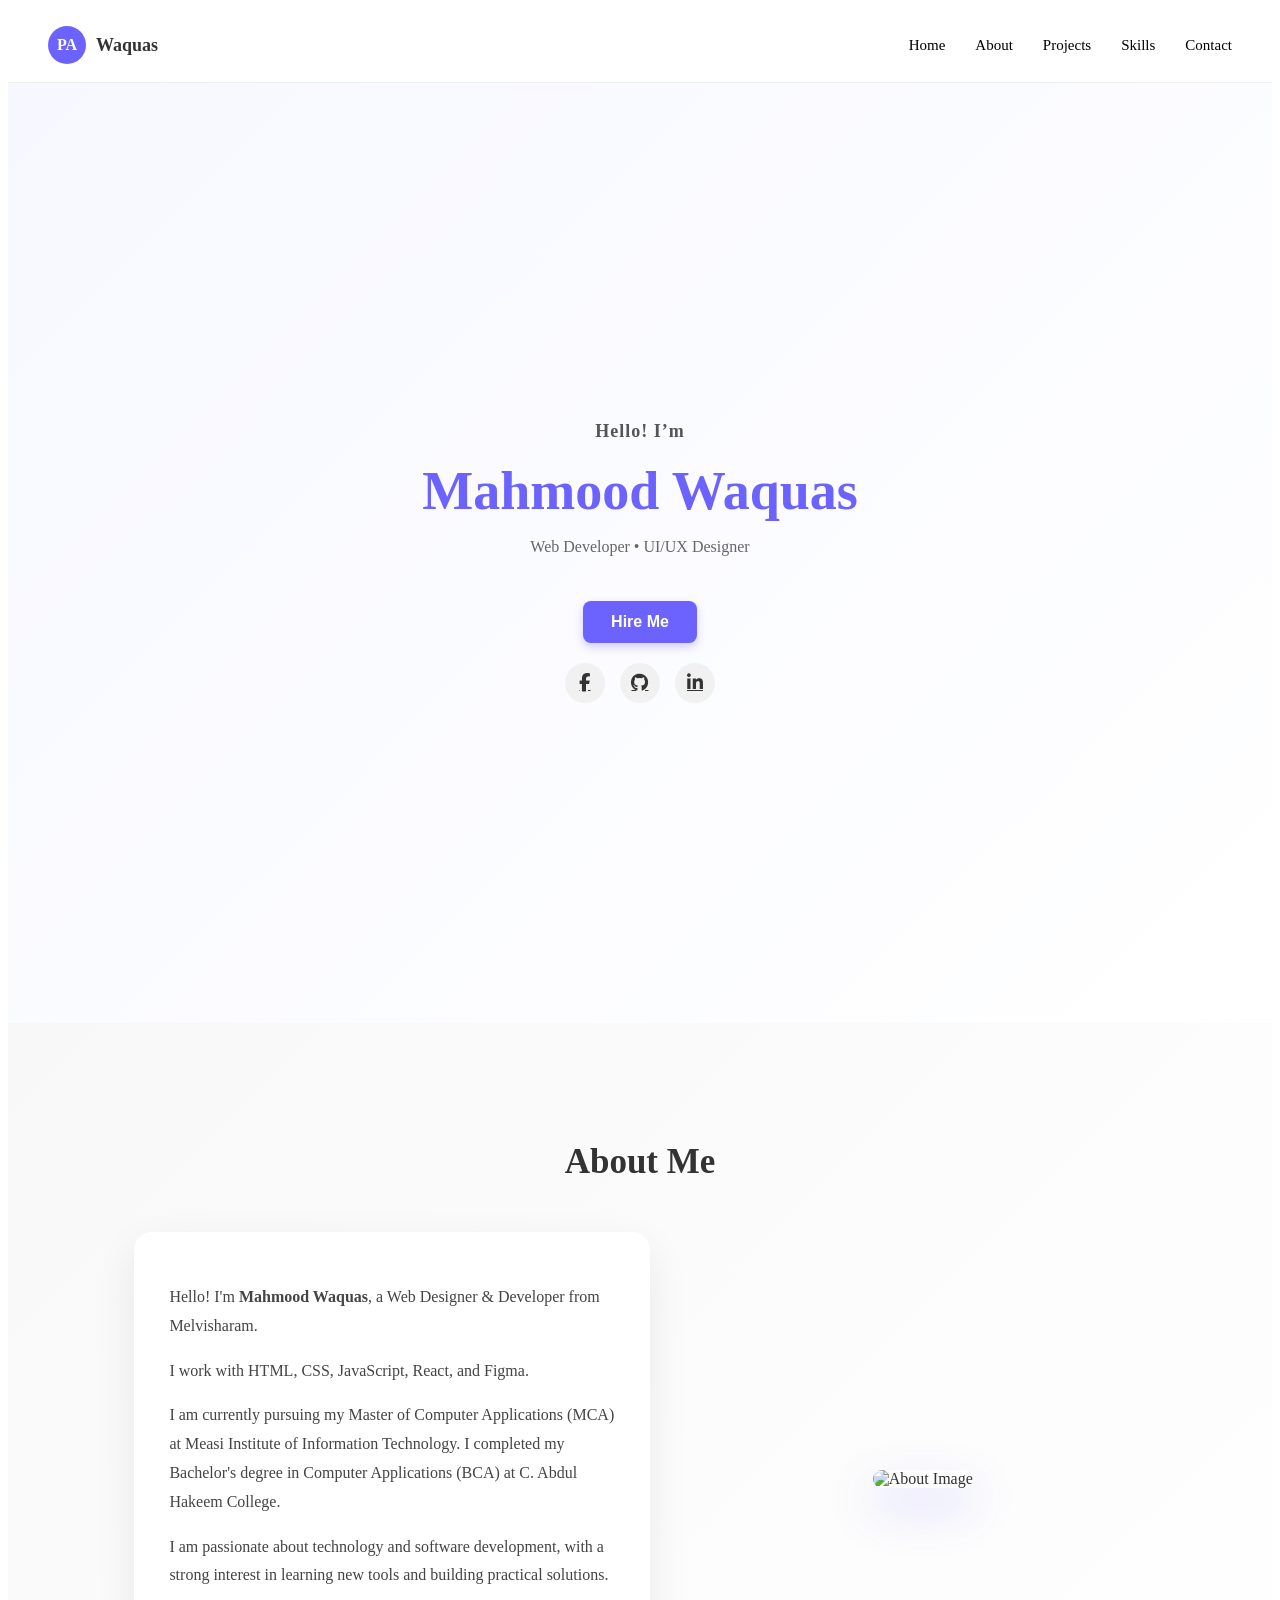
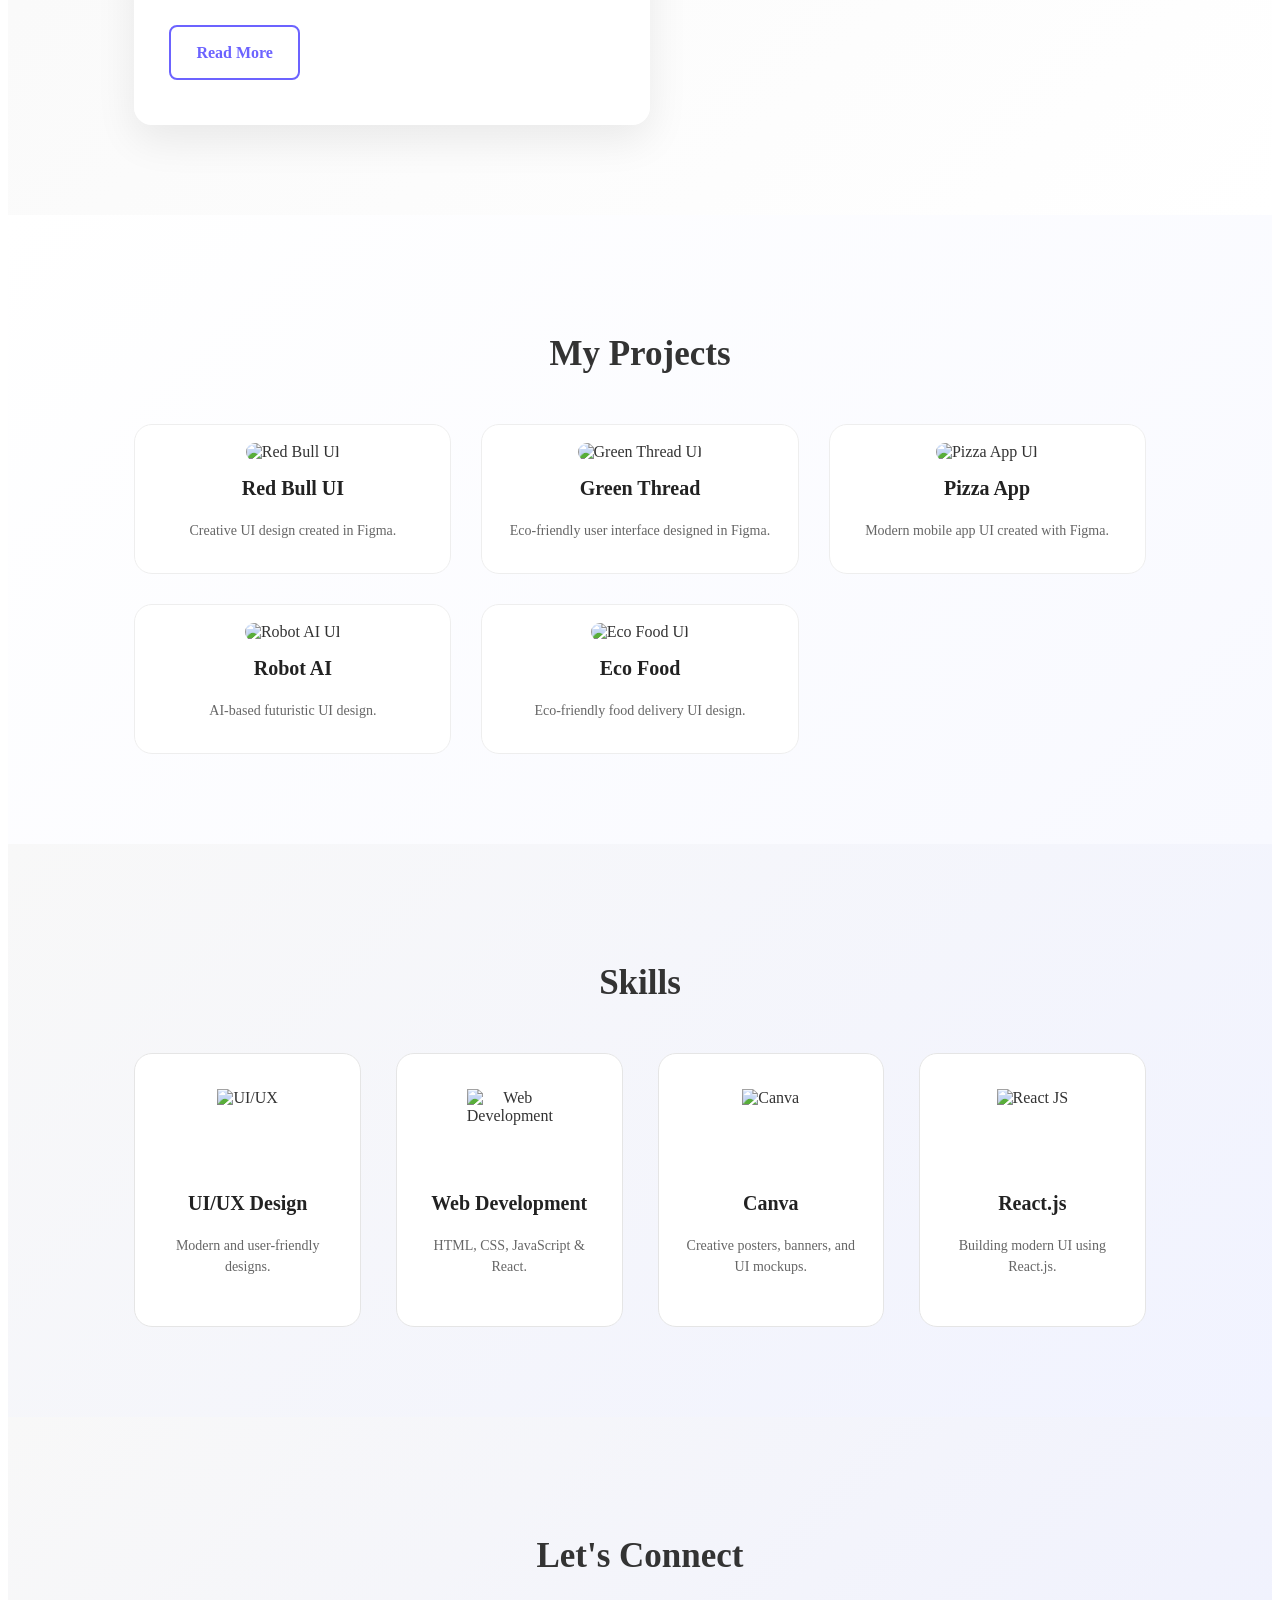
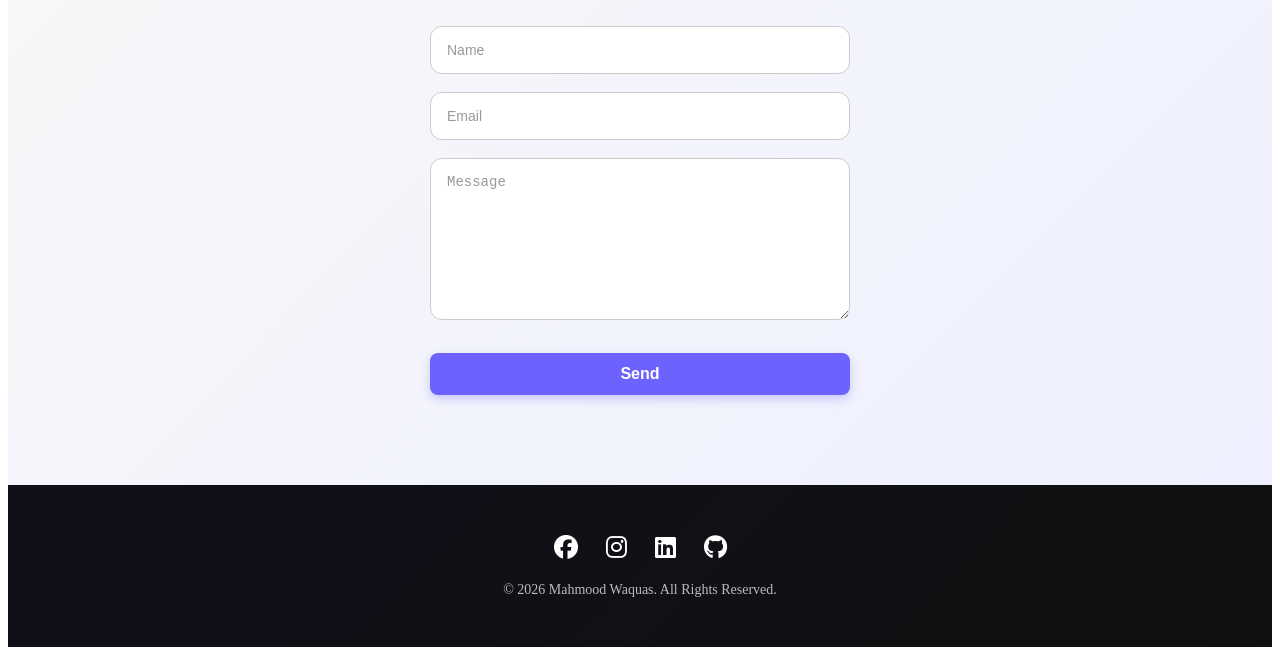
==== index.html @ 09fc5298 "welcome to website" ====
<!DOCTYPE html>
<html lang="en">
<head>
    <meta charset="UTF-8">
    <meta name="viewport" content="width=device-width, initial-scale=1.0">
    <title>Portfolio | Mahmood Waquas</title>
    
    <link rel="stylesheet" href="index.css">
    <link rel="stylesheet" href="https://cdnjs.cloudflare.com/ajax/libs/font-awesome/6.5.0/css/all.min.css">
    
</head>

<body>

<!-- ================== NAVBAR ================== -->
<header class="navbar">

  <!-- LEFT: LOGO -->
  <div class="logo">
    <div class="logo-circle">PA</div>
    <span>Waquas</span>
  </div>

  <!-- RIGHT: NAV LINKS -->
  <nav class="nav-links">
    <a href="#home">Home</a>
    <a href="#about">About</a>
    <a href="#projects">Projects</a>
    <a href="#skills">Skills</a>
    <a href="#contact">Contact</a>
  </nav>

</header>






<!-- ================== HERO / HOME SECTION ================== -->
<!-- Font Awesome CDN (ADD in <head>) -->

<!-- Font Awesome CDN (ADD in <head>) -->
<link rel="stylesheet" href="https://cdnjs.cloudflare.com/ajax/libs/font-awesome/6.5.1/css/all.min.css"/>

<section id="home" class="home-section">

  <div class="hero-text animate-hero">
    <h3>Hello! I’m</h3>
    <h1 class="name">Mahmood Waquas</h1>
    <p>Web Developer • UI/UX Designer</p>

    <div class="hero-actions">
      <button class="btn-primary pulse">Hire Me</button>

      <div class="social-icons">
        <a href="https://www.facebook.com/pa.waquas" aria-label="Facebook">
          <i class="fab fa-facebook-f"></i>
        </a>
        <a href="#" aria-label="GitHub">
          <i class="fab fa-github"></i>
        </a>
        <a href="https://www.linkedin.com/in/mahmood-waquas-75b5672b6" aria-label="LinkedIn">
          <i class="fab fa-linkedin-in"></i>
        </a>
      </div>
    </div>
  </div>

</section>



<!-- ================== ABOUT SECTION ================== -->
<section id="about" class="about-section">

  <!-- Section Title -->
  <h2 class="section-title">About Me</h2>

  <div class="about-content">

    <!-- LEFT SIDE TEXT -->
    <div class="about-text">
      <p>Hello! I'm <b>Mahmood Waquas</b>, a Web Designer & Developer from Melvisharam.</p>

      <p>I work with HTML, CSS, JavaScript, React, and Figma.</p>

      <p>
        I am currently pursuing my Master of Computer Applications (MCA) at
        Measi Institute of Information Technology. I completed my Bachelor's
        degree in Computer Applications (BCA) at C. Abdul Hakeem College.
      </p>

      <p>
        I am passionate about technology and software development, with a strong
        interest in learning new tools and building practical solutions.
      </p>

      <a href="education.html" class="btn-outline animated-btn">
  Read More
</a>

      <!-- change to "Read Now" if you want -->
    </div>

    <!-- RIGHT SIDE IMAGE -->
    <div class="about-image">
      <img src="C:\Users\HP\Desktop\error\8 (1).png" alt="About Image">
    </div>

  </div>

</section>



<!-- ================= PORTFOLIO / PROJECTS SECTION ================= -->
<section id="projects" class="portfolio-section">

  <h2 class="section-title">My Projects</h2>

  <div class="portfolio-grid">

    <div class="project-box">
      <img src="C:\Users\HP\Desktop\error\BLUE.PNG" alt="Red Bull UI">
      <h3>Red Bull UI</h3>
      <p>Creative UI design created in Figma.</p>
    </div>

    <div class="project-box">
      <img src="C:\Users\HP\Desktop\error\green eco.PNG" alt="Green Thread UI">
      <h3>Green Thread</h3>
      <p>Eco-friendly user interface designed in Figma.</p>
    </div>

    <div class="project-box">
      <img src="C:\Users\HP\Desktop\error\pizze.PNG" alt="Pizza App UI">
      <h3>Pizza App</h3>
      <p>Modern mobile app UI created with Figma.</p>
    </div>

    <div class="project-box">
      <img src="C:\Users\HP\Desktop\error\robot ai.PNG" alt="Robot AI UI">
      <h3>Robot AI</h3>
      <p>AI-based futuristic UI design.</p>
    </div>

    <div class="project-box">
      <img src="C:\Users\HP\Desktop\error\app food.PNG" alt="Eco Food UI">
      <h3>Eco Food</h3>
      <p>Eco-friendly food delivery UI design.</p>
    </div>

  </div>

</section>


<!-- SKILLS SECTION -->
<!-- SKILLS SECTION -->
<section id="skills" class="skills-section">

  <h2 class="section-title">Skills</h2>

  <div class="skills-container">

    <div class="skill-box">
      <div class="skill-img">
        <img src="C:\Users\HP\Desktop\error\figma logo.png" alt="UI/UX">
      </div>
      <h3>UI/UX Design</h3>
      <p>Modern and user-friendly designs.</p>
    </div>

    <div class="skill-box">
      <div class="skill-img">
        <img src="C:\Users\HP\Desktop\error\5a47dfaf169ba970f7de1193978f14ef.jpg" alt="Web Development">
      </div>
      <h3>Web Development</h3>
      <p>HTML, CSS, JavaScript & React.</p>
    </div>

    <div class="skill-box">
      <div class="skill-img">
        <img src="C:\Users\HP\Desktop\error\canva.png" alt="Canva">
      </div>
      <h3>Canva</h3>
      <p>Creative posters, banners, and UI mockups.</p>
    </div>

    <div class="skill-box">
      <div class="skill-img">
        <img src="C:\Users\HP\Desktop\error\1000_F_304971233_mQ4xlfnBGSszgzJPYzQnZtWI04ZNmuuP.jpg" alt="React JS">
      </div>
      <h3>React.js</h3>
      <p>Building modern UI using React.js.</p>
    </div>

  </div>

</section>







    <!-- CONTACT -->
<section id="contact" class="contact-section">
  <h2 class="section-title">Let's Connect</h2>

  <form class="contact-form">
    <input type="text" placeholder="Name" required>
    <input type="email" placeholder="Email" required>
    <textarea placeholder="Message" required></textarea>
    <button type="submit" class="btn-primary">Send</button>
  </form>
</section>


 <!-- FOOTER SECTION -->
<footer class="footer">

    <div class="footer-social">
        <!-- Facebook -->
        <a href="https://www.facebook.com/pa.waquas?rdid=X0rNeU8tLDtdlnL5&share_url=https%3A%2F%2Fwww.facebook.com%2Fshare%2F1GcExQrSqh%2F#" 
           target="_blank">
           <i class="fab fa-facebook"></i>
        </a>

        <!-- Instagram -->
        <a href="https://www.instagram.com/pawaquas?igsh=MWNrMXg0a2I4OGxydw%3D%3D" 
           target="_blank">
           <i class="fab fa-instagram"></i>
        </a>

        <!-- LinkedIn -->
        <a href="https://www.linkedin.com/in/mahmood-waquas-75b5672b6?utm_source=share&utm_campaign=share_via&utm_content=profile&utm_medium=android_app" target="_blank">
           <i class="fab fa-linkedin"></i>
        </a>

        <!-- GitHub -->
        <a href="#" target="_blank">
           <i class="fab fa-github"></i>
        </a>
    </div>

    <p class="footer-text">© 2026 Mahmood Waquas. All Rights Reserved.</p>

</footer>


    <script src="index.js"></script>

</body>
</html>
---- index.css ----
<<<<<<< HEAD
* {
  margin: 0;
  padding: 0;
  box-sizing: border-box;
  font-family: Arial, sans-serif;
}

body {
  background: #ffffff;
  color: #333;
}
/* NAVBAR */
.navbar {
  display: flex;
  justify-content: space-between;
  align-items: center;
  padding: 18px 40px;
  background: #fff;
  border-bottom: 1px solid #eee;
  position: sticky;
  top: 0;
  z-index: 1000;
}

/* LOGO */
.logo {
  display: flex;
  align-items: center;
  gap: 10px;
}

.logo-circle {
  width: 38px;
  height: 38px;
  background: #6c63ff;
  color: #fff;
  border-radius: 50%;
  font-weight: 700;
  display: flex;
  align-items: center;
  justify-content: center;
  transition: transform 0.4s ease;
}

.logo:hover .logo-circle {
  transform: rotate(360deg);
}

.logo span {
  font-size: 18px;
  font-weight: 600;
}

/* NAV LINKS */
.nav-links {
  display: flex;
  gap: 30px;
}

.nav-links a {
  text-decoration: none;
  font-size: 15px;
  color: #000;
  position: relative;
}

/* UNDERLINE ANIMATION */
.nav-links a::after {
  content: "";
  position: absolute;
  width: 0;
  height: 2px;
  background: #6c63ff;
  left: 0;
  bottom: -6px;
  transition: 0.3s ease;
}

.nav-links a:hover::after {
  width: 100%;
}


/* HAMBURGER MENU */
#menu-toggle {
  display: none;
}

.menu-icon {
  display: none;
  flex-direction: column;
  gap: 5px;
  cursor: pointer;
}

.menu-icon span {
  width: 25px;
  height: 3px;
  background: #000;
  border-radius: 3px;
}

/* RESPONSIVE */
@media (max-width: 900px) {

  .menu-icon {
    display: flex;
  }

  .nav-links {
    position: absolute;
    top: 70px;
    right: 0;
    background: #fff;
    width: 100%;
    flex-direction: column;
    align-items: center;
    gap: 20px;
    padding: 25px 0;
    display: none;
    box-shadow: 0 10px 25px rgba(0,0,0,0.15);
  }

  #menu-toggle:checked ~ .nav-links {
    display: flex;
  }
}



/* HERO SECTION */
.home-section {
  min-height: 100vh;
  display: flex;
  align-items: center;
  justify-content: center;
  background: linear-gradient(135deg, #f7f8ff, #ffffff);
  text-align: center;
  padding: 20px;
}

/* HERO TEXT */
.hero-text h3 {
  font-size: 18px;
  color: #555;
  letter-spacing: 1px;
  animation: fadeDown 1s ease forwards;
}

.hero-text .name {
  font-size: 54px;
  font-weight: 700;
  color: #6c63ff;
  margin: 10px 0;
  animation: glowText 2s infinite alternate;
}

.hero-text p {
  font-size: 16px;
  color: #666;
  margin-bottom: 30px;
  animation: fadeUp 1.2s ease forwards;
}

/* BUTTON */
.btn-primary {
  background: #6c63ff;
  color: #fff;
  border: none;
  padding: 14px 30px;
  border-radius: 30px;
  font-size: 15px;
  cursor: pointer;
  transition: 0.3s;
}

.btn-primary:hover {
  background: #554de6;
}

/* PULSE ANIMATION */
.pulse {
  animation: pulse 2s infinite;
}

/* SOCIAL ICONS */
.social-icons {
  margin-top: 25px;
  display: flex;
  justify-content: center;
  gap: 18px;
  animation: fadeUp 1.5s ease forwards;
}

.social-icons a {
  width: 42px;
  height: 42px;
  border-radius: 50%;
  background: #f1f1f1;
  color: #333;
  display: flex;
  align-items: center;
  justify-content: center;
  transition: 0.3s;
}

.social-icons a:hover {
  background: #6c63ff;
  color: #fff;
  transform: translateY(-4px);
}

/* ANIMATIONS */
@keyframes fadeDown {
  from {
    opacity: 0;
    transform: translateY(-20px);
  }
  to {
    opacity: 1;
    transform: translateY(0);
  }
}

@keyframes fadeUp {
  from {
    opacity: 0;
    transform: translateY(25px);
  }
  to {
    opacity: 1;
    transform: translateY(0);
  }
}

@keyframes pulse {
  0% {
    box-shadow: 0 0 0 0 rgba(108, 99, 255, 0.6);
  }
  70% {
    box-shadow: 0 0 0 14px rgba(108, 99, 255, 0);
  }
  100% {
    box-shadow: 0 0 0 0 rgba(108, 99, 255, 0);
  }
}

@keyframes glowText {
  from {
    text-shadow: 0 0 5px rgba(108, 99, 255, 0.3);
  }
  to {
    text-shadow: 0 0 15px rgba(108, 99, 255, 0.6);
  }
}

/* MOBILE */
@media (max-width: 480px) {
  .hero-text .name {
    font-size: 38px;
  }
}


/* SOCIAL ICONS */
.social-icons {
  margin-top: 20px;
  display: flex;
  gap: 15px;
}

.social-icons a {
  width: 40px;
  height: 40px;
  border-radius: 50%;
  background: #f1f1f1;
  color: #333;
  display: flex;
  align-items: center;
  justify-content: center;
  font-size: 18px;
  transition: 0.3s;
}

.social-icons a:hover {
  background: #6c63ff;
  color: #fff;
}

/* IMAGE */
.hero-image img {
  max-width: 380px;
  width: 100%;
}

/* RESPONSIVE */
@media (max-width: 900px) {
  .home-section {
    flex-direction: column;
    text-align: center;
    padding: 60px 20px;
  }

  .hero-text .name {
    font-size: 38px;
  }

  .social-icons {
    justify-content: center;
  }

  .hero-image img {
    max-width: 260px;
  }
}


.btn-primary {
  padding: 12px 28px;
  background: #6c63ff;
  color: #fff;
  border: none;
  border-radius: 8px;
  margin-top: 15px;
  font-size: 16px;
  font-weight: 600;
  cursor: pointer;

  /* Smooth animation */
  transition: 0.3s ease;
  box-shadow: 0px 4px 10px rgba(108, 99, 255, 0.3);
}

.btn-primary:hover {
  background: #5848f5;
  transform: translateY(-3px);
  box-shadow: 0px 6px 15px rgba(108, 99, 255, 0.45);
}

.btn-primary:active {
  transform: scale(0.97);
}

/* SKILLS SECTION */
.skills-section {
  padding: 90px 10%;
  background: linear-gradient(135deg, #f8f8f8, #f1f3ff);
}

/* GRID CONTAINER */
.skills-container {
  display: grid;
  grid-template-columns: repeat(auto-fit, minmax(220px, 1fr));
  gap: 35px;
}

/* SKILL CARD */
.skill-box {
  background: #ffffff;
  border-radius: 18px;
  border: 1px solid #e5e5e5;
  padding: 35px 22px;
  text-align: center;
  transition: all 0.4s ease;
  position: relative;
  overflow: hidden;
}

/* GLOW LINE */
.skill-box::before {
  content: "";
  position: absolute;
  inset: 0;
  background: linear-gradient(
    120deg,
    transparent,
    rgba(108, 99, 255, 0.15),
    transparent
  );
  opacity: 0;
  transition: 0.5s;
}

.skill-box:hover::before {
  opacity: 1;
}

/* ICON */
.skill-img {
  width: 85px;
  height: 85px;
  margin: 0 auto 18px;
}

.skill-img img {
  width: 100%;
  height: 100%;
  object-fit: contain;
  transition: transform 0.4s ease;
}

/* ICON ANIMATION */
.skill-box:hover .skill-img img {
  transform: rotate(-5deg) scale(1.1);
}

/* TITLE */
.skill-box h3 {
  font-size: 20px;
  margin-top: 12px;
  color: #222;
  font-weight: 600;
}

/* TEXT */
.skill-box p {
  font-size: 14px;
  color: #666;
  margin-top: 8px;
  line-height: 1.5;
}

/* HOVER EFFECT */
.skill-box:hover {
  transform: translateY(-10px);
  border-color: #6c63ff;
  box-shadow: 0 18px 40px rgba(108, 99, 255, 0.25);
}

/* ENTRY ANIMATION */
.skill-box {
  animation: fadeUp 0.9s ease forwards;
}

/* MOBILE */
@media (max-width: 480px) {
  .skills-section {
    padding: 60px 20px;
  }

  .section-title {
    font-size: 28px;
  }
}
@keyframes fadeUp {
  from {
    opacity: 0;
    transform: translateY(40px);
  }
  to {
    opacity: 1;
    transform: translateY(0);
  }
}



/* ABOUT SECTION */
/* ABOUT SECTION */
.about-section {
  padding: 90px 10%;
  background: linear-gradient(135deg, #f8f8f8, #ffffff);
}
.about-content {
  display: flex;
  align-items: center;
  justify-content: space-between;
  gap: 50px;
  animation: fadeUp 1.1s ease forwards;
}
.about-text {
  flex: 1;
  background: rgba(255, 255, 255, 0.9);
  padding: 35px;
  border-radius: 18px;
  box-shadow: 0px 15px 40px rgba(0,0,0,0.08);
  animation: slideLeft 1.2s ease forwards;
}

.about-text p {
  font-size: 16px;
  line-height: 1.8;
  color: #444;
  margin-bottom: 15px;
}
.about-image {
  flex: 1;
  text-align: center;
  animation: slideRight 1.2s ease forwards;
}

.about-image img {
  width: 340px;
  max-width: 100%;
  border-radius: 22px;
  box-shadow: 0px 20px 45px rgba(108, 99, 255, 0.25);
}

.btn-outline {
  display: inline-block;
  margin-top: 20px;
  padding: 12px 26px;
  border-radius: 30px;
  border: 2px solid #6c63ff;
  color: #6c63ff;
  font-weight: 600;
  text-decoration: none;
  transition: all 0.35s ease;
  position: relative;
  overflow: hidden;
}

.btn-outline::before {
  content: "";
  position: absolute;
  top: 0;
  left: -100%;
  width: 100%;
  height: 100%;
  background: #6c63ff;
  transition: 0.4s;
  z-index: -1;
}

.btn-outline:hover {
  color: #fff;
}

.btn-outline:hover::before {
  left: 0;
}
@keyframes fadeUp {
  from {
    opacity: 0;
    transform: translateY(40px);
  }
  to {
    opacity: 1;
    transform: translateY(0);
  }
}

@keyframes slideLeft {
  from {
    opacity: 0;
    transform: translateX(-40px);
  }
  to {
    opacity: 1;
    transform: translateX(0);
  }
}

@keyframes slideRight {
  from {
    opacity: 0;
    transform: translateX(40px);
  }
  to {
    opacity: 1;
    transform: translateX(0);
  }
}

@keyframes floatImg {
  0% { transform: translateY(0); }
  50% { transform: translateY(-12px); }
  100% { transform: translateY(0); }
}
@media (max-width: 900px) {
  .about-content {
    flex-direction: column;
    text-align: center;
  }

  .about-text {
    padding: 30px;
  }

  .about-image img {
    width: 280px;
  }
}


/* TITLE */
.section-title {
  text-align: center;
  font-size: 35px;
  font-weight: 700;
  margin-bottom: 50px;
}

/* CONTENT LAYOUT */
.about-content {
  display: flex;
  align-items: center;
  justify-content: space-between;
  gap: 50px;
}

/* TEXT */
.about-text {
  flex: 1;
  font-size: 18px;
  line-height: 1.7;
  color: #333;
}

/* IMAGE */
.about-image {
  flex: 1;
  text-align: center;
}

.about-image img {
  width: 100%;
  max-width: 380px;
  border-radius: 14px;
  object-fit: cover;
}

/* BUTTON */
.btn-outline {
  margin-top: 20px;
  padding: 12px 28px;
  border: 2px solid #6c63ff;
  background: transparent;
  color: #6c63ff;
  font-size: 15px;
  border-radius: 30px;
  cursor: pointer;
  transition: 0.3s;
}

.btn-outline:hover {
  background: #6c63ff;
  color: #fff;
}

/* TABLET */
@media (max-width: 900px) {
  .about-content {
    flex-direction: column;
    text-align: center;
  }

  .about-text {
    font-size: 16px;
  }
}

/* MOBILE */
@media (max-width: 480px) {
  .about-section {
    padding: 60px 20px;
  }

  .section-title {
    font-size: 28px;
  }

  .about-image img {
    max-width: 280px;
  }
}


/* Button style */
.btn-outline {
  padding: 12px 25px;
  border: 2px solid #6c63ff;
  background: transparent;
  color: #6c63ff;
  font-size: 16px;
  border-radius: 8px;
  cursor: pointer;
  transition: 0.3s ease;
  margin-top: 20px;
}

/* Hover effect */
.btn-outline:hover {
  background: #6c63ff;
  color: #fff;
  transform: translateY(-3px);
}


/* PORTFOLIO SECTION */
.portfolio-section {
  padding: 80px 10%;
  background: #ffffff;
}

/* SECTION TITLE */
.section-title {
  text-align: center;
  font-size: 35px;
  font-weight: 700;
  margin-bottom: 50px;
}

/* GRID LAYOUT */
.portfolio-grid {
  display: grid;
  grid-template-columns: repeat(auto-fit, minmax(260px, 1fr));
  gap: 30px;
}

/* PORTFOLIO ITEM */
.portfolio-section {
  padding: 90px 10%;
  background: linear-gradient(135deg, #ffffff, #f8f9ff);
}
.portfolio-grid {
  display: grid;
  grid-template-columns: repeat(auto-fit, minmax(260px, 1fr));
  gap: 30px;
  animation: fadeUp 1s ease forwards;
}
.project-box {
  background: #fff;
  border-radius: 18px;
  padding: 18px;
  text-align: center;
  border: 1px solid #eee;
  overflow: hidden;
  transition: all 0.4s ease;
  position: relative;
}
.project-box img {
  width: 100%;
  height: 190px;
  object-fit: cover;
  border-radius: 14px;
  transition: transform 0.5s ease;
}

.project-box:hover img {
  transform: scale(1.08);
}
.project-box h3 {
  margin-top: 16px;
  font-size: 20px;
  color: #222;
  font-weight: 600;
}

.project-box p {
  font-size: 14px;
  color: #666;
  margin-top: 8px;
  line-height: 1.5;
}
.project-box::after {
  content: "";
  position: absolute;
  inset: 0;
  background: linear-gradient(
    to top,
    rgba(108, 99, 255, 0.15),
    transparent
  );
  opacity: 0;
  transition: 0.4s ease;
}

.project-box:hover::after {
  opacity: 1;
}

.project-box:hover {
  transform: translateY(-10px);
  box-shadow: 0 18px 40px rgba(108, 99, 255, 0.3);
}
@media (max-width: 900px) {
  .portfolio-section {
    padding: 70px 6%;
  }

  .project-box img {
    height: 170px;
  }
}
@media (max-width: 480px) {
  .portfolio-section {
    padding: 60px 20px;
  }

  .section-title {
    font-size: 28px;
  }

  .project-box img {
    height: 150px;
  }
}
.project-box {
  animation: fadeUp 0.9s ease forwards;
}
@keyframes fadeUp {
  from {
    opacity: 0;
    transform: translateY(40px);
  }
  to {
    opacity: 1;
    transform: translateY(0);
  }
}


/* CONTACT SECTION */
.contact-section {
  padding: 90px 10%;
  text-align: center;
  background: linear-gradient(135deg, #f8f8f8, #eef0ff);
  position: relative;
}

/* FORM */
.contact-form {
  max-width: 420px;
  width: 100%;
  margin: 0 auto;
  display: flex;
  flex-direction: column;
  gap: 18px;
  animation: fadeUp 1s ease forwards;
}

/* INPUTS */
.contact-form input,
.contact-form textarea {
  padding: 15px 16px;
  border: 1px solid #ccc;
  border-radius: 12px;
  font-size: 14px;
  outline: none;
  transition: all 0.35s ease;
  background: #fff;
}

/* PLACEHOLDER */
.contact-form input::placeholder,
.contact-form textarea::placeholder {
  color: #999;
}

/* FOCUS EFFECT */
.contact-form input:focus,
.contact-form textarea:focus {
  border-color: #6c63ff;
  box-shadow: 0 0 0 4px rgba(108, 99, 255, 0.15);
  transform: translateY(-2px);
}

/* TEXTAREA */
.contact-form textarea {
  min-height: 130px;
  resize: vertical;
}

/* BUTTON */
.contact-form button {
  margin-top: 15px;
  animation: pulse 2s infinite;
}

/* MOBILE */
@media (max-width: 480px) {
  .contact-section {
    padding: 60px 20px;
  }
}
/* FOOTER */
.footer {
  background: linear-gradient(135deg, #0f0f1a, #111);
  padding: 50px 0 35px;
  text-align: center;
}

/* SOCIAL ICONS */
.footer-social {
  margin-bottom: 20px;
}

.footer-social a {
  margin: 0 12px;
  font-size: 24px;
  color: #ffffff;
  transition: all 0.35s ease;
  display: inline-block;
}

/* ICON HOVER */
.footer-social a:hover {
  color: #6c63ff;
  transform: translateY(-6px) scale(1.1);
}

/* FOOTER TEXT */
.footer-text {
  font-size: 14px;
  color: #bbb;
  margin-top: 15px;
  animation: fadeUp 1.2s ease forwards;
}
@keyframes fadeUp {
  from {
    opacity: 0;
    transform: translateY(35px);
  }
  to {
    opacity: 1;
    transform: translateY(0);
  }
}
=======
* {
  margin: 0;
  padding: 0;
  box-sizing: border-box;
  font-family: Arial, sans-serif;
}

body {
  background: #ffffff;
  color: #333;
}
/* NAVBAR */
.navbar {
  display: flex;
  justify-content: space-between;
  align-items: center;
  padding: 18px 40px;
  background: #fff;
  border-bottom: 1px solid #eee;
  position: sticky;
  top: 0;
  z-index: 1000;
}

/* LOGO */
.logo {
  display: flex;
  align-items: center;
  gap: 10px;
}

.logo-circle {
  width: 38px;
  height: 38px;
  background: #6c63ff;
  color: #fff;
  border-radius: 50%;
  font-weight: 700;
  display: flex;
  align-items: center;
  justify-content: center;
  transition: transform 0.4s ease;
}

.logo:hover .logo-circle {
  transform: rotate(360deg);
}

.logo span {
  font-size: 18px;
  font-weight: 600;
}

/* NAV LINKS */
.nav-links {
  display: flex;
  gap: 30px;
}

.nav-links a {
  text-decoration: none;
  font-size: 15px;
  color: #000;
  position: relative;
}

/* UNDERLINE ANIMATION */
.nav-links a::after {
  content: "";
  position: absolute;
  width: 0;
  height: 2px;
  background: #6c63ff;
  left: 0;
  bottom: -6px;
  transition: 0.3s ease;
}

.nav-links a:hover::after {
  width: 100%;
}


/* HAMBURGER MENU */
#menu-toggle {
  display: none;
}

.menu-icon {
  display: none;
  flex-direction: column;
  gap: 5px;
  cursor: pointer;
}

.menu-icon span {
  width: 25px;
  height: 3px;
  background: #000;
  border-radius: 3px;
}

/* RESPONSIVE */
@media (max-width: 900px) {

  .menu-icon {
    display: flex;
  }

  .nav-links {
    position: absolute;
    top: 70px;
    right: 0;
    background: #fff;
    width: 100%;
    flex-direction: column;
    align-items: center;
    gap: 20px;
    padding: 25px 0;
    display: none;
    box-shadow: 0 10px 25px rgba(0,0,0,0.15);
  }

  #menu-toggle:checked ~ .nav-links {
    display: flex;
  }
}



/* HERO SECTION */
.home-section {
  min-height: 100vh;
  display: flex;
  align-items: center;
  justify-content: center;
  background: linear-gradient(135deg, #f7f8ff, #ffffff);
  text-align: center;
  padding: 20px;
}

/* HERO TEXT */
.hero-text h3 {
  font-size: 18px;
  color: #555;
  letter-spacing: 1px;
  animation: fadeDown 1s ease forwards;
}

.hero-text .name {
  font-size: 54px;
  font-weight: 700;
  color: #6c63ff;
  margin: 10px 0;
  animation: glowText 2s infinite alternate;
}

.hero-text p {
  font-size: 16px;
  color: #666;
  margin-bottom: 30px;
  animation: fadeUp 1.2s ease forwards;
}

/* BUTTON */
.btn-primary {
  background: #6c63ff;
  color: #fff;
  border: none;
  padding: 14px 30px;
  border-radius: 30px;
  font-size: 15px;
  cursor: pointer;
  transition: 0.3s;
}

.btn-primary:hover {
  background: #554de6;
}

/* PULSE ANIMATION */
.pulse {
  animation: pulse 2s infinite;
}

/* SOCIAL ICONS */
.social-icons {
  margin-top: 25px;
  display: flex;
  justify-content: center;
  gap: 18px;
  animation: fadeUp 1.5s ease forwards;
}

.social-icons a {
  width: 42px;
  height: 42px;
  border-radius: 50%;
  background: #f1f1f1;
  color: #333;
  display: flex;
  align-items: center;
  justify-content: center;
  transition: 0.3s;
}

.social-icons a:hover {
  background: #6c63ff;
  color: #fff;
  transform: translateY(-4px);
}

/* ANIMATIONS */
@keyframes fadeDown {
  from {
    opacity: 0;
    transform: translateY(-20px);
  }
  to {
    opacity: 1;
    transform: translateY(0);
  }
}

@keyframes fadeUp {
  from {
    opacity: 0;
    transform: translateY(25px);
  }
  to {
    opacity: 1;
    transform: translateY(0);
  }
}

@keyframes pulse {
  0% {
    box-shadow: 0 0 0 0 rgba(108, 99, 255, 0.6);
  }
  70% {
    box-shadow: 0 0 0 14px rgba(108, 99, 255, 0);
  }
  100% {
    box-shadow: 0 0 0 0 rgba(108, 99, 255, 0);
  }
}

@keyframes glowText {
  from {
    text-shadow: 0 0 5px rgba(108, 99, 255, 0.3);
  }
  to {
    text-shadow: 0 0 15px rgba(108, 99, 255, 0.6);
  }
}

/* MOBILE */
@media (max-width: 480px) {
  .hero-text .name {
    font-size: 38px;
  }
}


/* SOCIAL ICONS */
.social-icons {
  margin-top: 20px;
  display: flex;
  gap: 15px;
}

.social-icons a {
  width: 40px;
  height: 40px;
  border-radius: 50%;
  background: #f1f1f1;
  color: #333;
  display: flex;
  align-items: center;
  justify-content: center;
  font-size: 18px;
  transition: 0.3s;
}

.social-icons a:hover {
  background: #6c63ff;
  color: #fff;
}

/* IMAGE */
.hero-image img {
  max-width: 380px;
  width: 100%;
}

/* RESPONSIVE */
@media (max-width: 900px) {
  .home-section {
    flex-direction: column;
    text-align: center;
    padding: 60px 20px;
  }

  .hero-text .name {
    font-size: 38px;
  }

  .social-icons {
    justify-content: center;
  }

  .hero-image img {
    max-width: 260px;
  }
}


.btn-primary {
  padding: 12px 28px;
  background: #6c63ff;
  color: #fff;
  border: none;
  border-radius: 8px;
  margin-top: 15px;
  font-size: 16px;
  font-weight: 600;
  cursor: pointer;

  /* Smooth animation */
  transition: 0.3s ease;
  box-shadow: 0px 4px 10px rgba(108, 99, 255, 0.3);
}

.btn-primary:hover {
  background: #5848f5;
  transform: translateY(-3px);
  box-shadow: 0px 6px 15px rgba(108, 99, 255, 0.45);
}

.btn-primary:active {
  transform: scale(0.97);
}

/* SKILLS SECTION */
.skills-section {
  padding: 90px 10%;
  background: linear-gradient(135deg, #f8f8f8, #f1f3ff);
}

/* GRID CONTAINER */
.skills-container {
  display: grid;
  grid-template-columns: repeat(auto-fit, minmax(220px, 1fr));
  gap: 35px;
}

/* SKILL CARD */
.skill-box {
  background: #ffffff;
  border-radius: 18px;
  border: 1px solid #e5e5e5;
  padding: 35px 22px;
  text-align: center;
  transition: all 0.4s ease;
  position: relative;
  overflow: hidden;
}

/* GLOW LINE */
.skill-box::before {
  content: "";
  position: absolute;
  inset: 0;
  background: linear-gradient(
    120deg,
    transparent,
    rgba(108, 99, 255, 0.15),
    transparent
  );
  opacity: 0;
  transition: 0.5s;
}

.skill-box:hover::before {
  opacity: 1;
}

/* ICON */
.skill-img {
  width: 85px;
  height: 85px;
  margin: 0 auto 18px;
}

.skill-img img {
  width: 100%;
  height: 100%;
  object-fit: contain;
  transition: transform 0.4s ease;
}

/* ICON ANIMATION */
.skill-box:hover .skill-img img {
  transform: rotate(-5deg) scale(1.1);
}

/* TITLE */
.skill-box h3 {
  font-size: 20px;
  margin-top: 12px;
  color: #222;
  font-weight: 600;
}

/* TEXT */
.skill-box p {
  font-size: 14px;
  color: #666;
  margin-top: 8px;
  line-height: 1.5;
}

/* HOVER EFFECT */
.skill-box:hover {
  transform: translateY(-10px);
  border-color: #6c63ff;
  box-shadow: 0 18px 40px rgba(108, 99, 255, 0.25);
}

/* ENTRY ANIMATION */
.skill-box {
  animation: fadeUp 0.9s ease forwards;
}

/* MOBILE */
@media (max-width: 480px) {
  .skills-section {
    padding: 60px 20px;
  }

  .section-title {
    font-size: 28px;
  }
}
@keyframes fadeUp {
  from {
    opacity: 0;
    transform: translateY(40px);
  }
  to {
    opacity: 1;
    transform: translateY(0);
  }
}



/* ABOUT SECTION */
/* ABOUT SECTION */
.about-section {
  padding: 90px 10%;
  background: linear-gradient(135deg, #f8f8f8, #ffffff);
}
.about-content {
  display: flex;
  align-items: center;
  justify-content: space-between;
  gap: 50px;
  animation: fadeUp 1.1s ease forwards;
}
.about-text {
  flex: 1;
  background: rgba(255, 255, 255, 0.9);
  padding: 35px;
  border-radius: 18px;
  box-shadow: 0px 15px 40px rgba(0,0,0,0.08);
  animation: slideLeft 1.2s ease forwards;
}

.about-text p {
  font-size: 16px;
  line-height: 1.8;
  color: #444;
  margin-bottom: 15px;
}
.about-image {
  flex: 1;
  text-align: center;
  animation: slideRight 1.2s ease forwards;
}

.about-image img {
  width: 340px;
  max-width: 100%;
  border-radius: 22px;
  box-shadow: 0px 20px 45px rgba(108, 99, 255, 0.25);
}

.btn-outline {
  display: inline-block;
  margin-top: 20px;
  padding: 12px 26px;
  border-radius: 30px;
  border: 2px solid #6c63ff;
  color: #6c63ff;
  font-weight: 600;
  text-decoration: none;
  transition: all 0.35s ease;
  position: relative;
  overflow: hidden;
}

.btn-outline::before {
  content: "";
  position: absolute;
  top: 0;
  left: -100%;
  width: 100%;
  height: 100%;
  background: #6c63ff;
  transition: 0.4s;
  z-index: -1;
}

.btn-outline:hover {
  color: #fff;
}

.btn-outline:hover::before {
  left: 0;
}
@keyframes fadeUp {
  from {
    opacity: 0;
    transform: translateY(40px);
  }
  to {
    opacity: 1;
    transform: translateY(0);
  }
}

@keyframes slideLeft {
  from {
    opacity: 0;
    transform: translateX(-40px);
  }
  to {
    opacity: 1;
    transform: translateX(0);
  }
}

@keyframes slideRight {
  from {
    opacity: 0;
    transform: translateX(40px);
  }
  to {
    opacity: 1;
    transform: translateX(0);
  }
}

@keyframes floatImg {
  0% { transform: translateY(0); }
  50% { transform: translateY(-12px); }
  100% { transform: translateY(0); }
}
@media (max-width: 900px) {
  .about-content {
    flex-direction: column;
    text-align: center;
  }

  .about-text {
    padding: 30px;
  }

  .about-image img {
    width: 280px;
  }
}


/* TITLE */
.section-title {
  text-align: center;
  font-size: 35px;
  font-weight: 700;
  margin-bottom: 50px;
}

/* CONTENT LAYOUT */
.about-content {
  display: flex;
  align-items: center;
  justify-content: space-between;
  gap: 50px;
}

/* TEXT */
.about-text {
  flex: 1;
  font-size: 18px;
  line-height: 1.7;
  color: #333;
}

/* IMAGE */
.about-image {
  flex: 1;
  text-align: center;
}

.about-image img {
  width: 100%;
  max-width: 380px;
  border-radius: 14px;
  object-fit: cover;
}

/* BUTTON */
.btn-outline {
  margin-top: 20px;
  padding: 12px 28px;
  border: 2px solid #6c63ff;
  background: transparent;
  color: #6c63ff;
  font-size: 15px;
  border-radius: 30px;
  cursor: pointer;
  transition: 0.3s;
}

.btn-outline:hover {
  background: #6c63ff;
  color: #fff;
}

/* TABLET */
@media (max-width: 900px) {
  .about-content {
    flex-direction: column;
    text-align: center;
  }

  .about-text {
    font-size: 16px;
  }
}

/* MOBILE */
@media (max-width: 480px) {
  .about-section {
    padding: 60px 20px;
  }

  .section-title {
    font-size: 28px;
  }

  .about-image img {
    max-width: 280px;
  }
}


/* Button style */
.btn-outline {
  padding: 12px 25px;
  border: 2px solid #6c63ff;
  background: transparent;
  color: #6c63ff;
  font-size: 16px;
  border-radius: 8px;
  cursor: pointer;
  transition: 0.3s ease;
  margin-top: 20px;
}

/* Hover effect */
.btn-outline:hover {
  background: #6c63ff;
  color: #fff;
  transform: translateY(-3px);
}


/* PORTFOLIO SECTION */
.portfolio-section {
  padding: 80px 10%;
  background: #ffffff;
}

/* SECTION TITLE */
.section-title {
  text-align: center;
  font-size: 35px;
  font-weight: 700;
  margin-bottom: 50px;
}

/* GRID LAYOUT */
.portfolio-grid {
  display: grid;
  grid-template-columns: repeat(auto-fit, minmax(260px, 1fr));
  gap: 30px;
}

/* PORTFOLIO ITEM */
.portfolio-section {
  padding: 90px 10%;
  background: linear-gradient(135deg, #ffffff, #f8f9ff);
}
.portfolio-grid {
  display: grid;
  grid-template-columns: repeat(auto-fit, minmax(260px, 1fr));
  gap: 30px;
  animation: fadeUp 1s ease forwards;
}
.project-box {
  background: #fff;
  border-radius: 18px;
  padding: 18px;
  text-align: center;
  border: 1px solid #eee;
  overflow: hidden;
  transition: all 0.4s ease;
  position: relative;
}
.project-box img {
  width: 100%;
  height: 190px;
  object-fit: cover;
  border-radius: 14px;
  transition: transform 0.5s ease;
}

.project-box:hover img {
  transform: scale(1.08);
}
.project-box h3 {
  margin-top: 16px;
  font-size: 20px;
  color: #222;
  font-weight: 600;
}

.project-box p {
  font-size: 14px;
  color: #666;
  margin-top: 8px;
  line-height: 1.5;
}
.project-box::after {
  content: "";
  position: absolute;
  inset: 0;
  background: linear-gradient(
    to top,
    rgba(108, 99, 255, 0.15),
    transparent
  );
  opacity: 0;
  transition: 0.4s ease;
}

.project-box:hover::after {
  opacity: 1;
}

.project-box:hover {
  transform: translateY(-10px);
  box-shadow: 0 18px 40px rgba(108, 99, 255, 0.3);
}
@media (max-width: 900px) {
  .portfolio-section {
    padding: 70px 6%;
  }

  .project-box img {
    height: 170px;
  }
}
@media (max-width: 480px) {
  .portfolio-section {
    padding: 60px 20px;
  }

  .section-title {
    font-size: 28px;
  }

  .project-box img {
    height: 150px;
  }
}
.project-box {
  animation: fadeUp 0.9s ease forwards;
}
@keyframes fadeUp {
  from {
    opacity: 0;
    transform: translateY(40px);
  }
  to {
    opacity: 1;
    transform: translateY(0);
  }
}


/* CONTACT SECTION */
.contact-section {
  padding: 90px 10%;
  text-align: center;
  background: linear-gradient(135deg, #f8f8f8, #eef0ff);
  position: relative;
}

/* FORM */
.contact-form {
  max-width: 420px;
  width: 100%;
  margin: 0 auto;
  display: flex;
  flex-direction: column;
  gap: 18px;
  animation: fadeUp 1s ease forwards;
}

/* INPUTS */
.contact-form input,
.contact-form textarea {
  padding: 15px 16px;
  border: 1px solid #ccc;
  border-radius: 12px;
  font-size: 14px;
  outline: none;
  transition: all 0.35s ease;
  background: #fff;
}

/* PLACEHOLDER */
.contact-form input::placeholder,
.contact-form textarea::placeholder {
  color: #999;
}

/* FOCUS EFFECT */
.contact-form input:focus,
.contact-form textarea:focus {
  border-color: #6c63ff;
  box-shadow: 0 0 0 4px rgba(108, 99, 255, 0.15);
  transform: translateY(-2px);
}

/* TEXTAREA */
.contact-form textarea {
  min-height: 130px;
  resize: vertical;
}

/* BUTTON */
.contact-form button {
  margin-top: 15px;
  animation: pulse 2s infinite;
}

/* MOBILE */
@media (max-width: 480px) {
  .contact-section {
    padding: 60px 20px;
  }
}
/* FOOTER */
.footer {
  background: linear-gradient(135deg, #0f0f1a, #111);
  padding: 50px 0 35px;
  text-align: center;
}

/* SOCIAL ICONS */
.footer-social {
  margin-bottom: 20px;
}

.footer-social a {
  margin: 0 12px;
  font-size: 24px;
  color: #ffffff;
  transition: all 0.35s ease;
  display: inline-block;
}

/* ICON HOVER */
.footer-social a:hover {
  color: #6c63ff;
  transform: translateY(-6px) scale(1.1);
}

/* FOOTER TEXT */
.footer-text {
  font-size: 14px;
  color: #bbb;
  margin-top: 15px;
  animation: fadeUp 1.2s ease forwards;
}
@keyframes fadeUp {
  from {
    opacity: 0;
    transform: translateY(35px);
  }
  to {
    opacity: 1;
    transform: translateY(0);
  }
}
>>>>>>> 4a5874c0fa44a99598e54226f05a9c39ad03d654
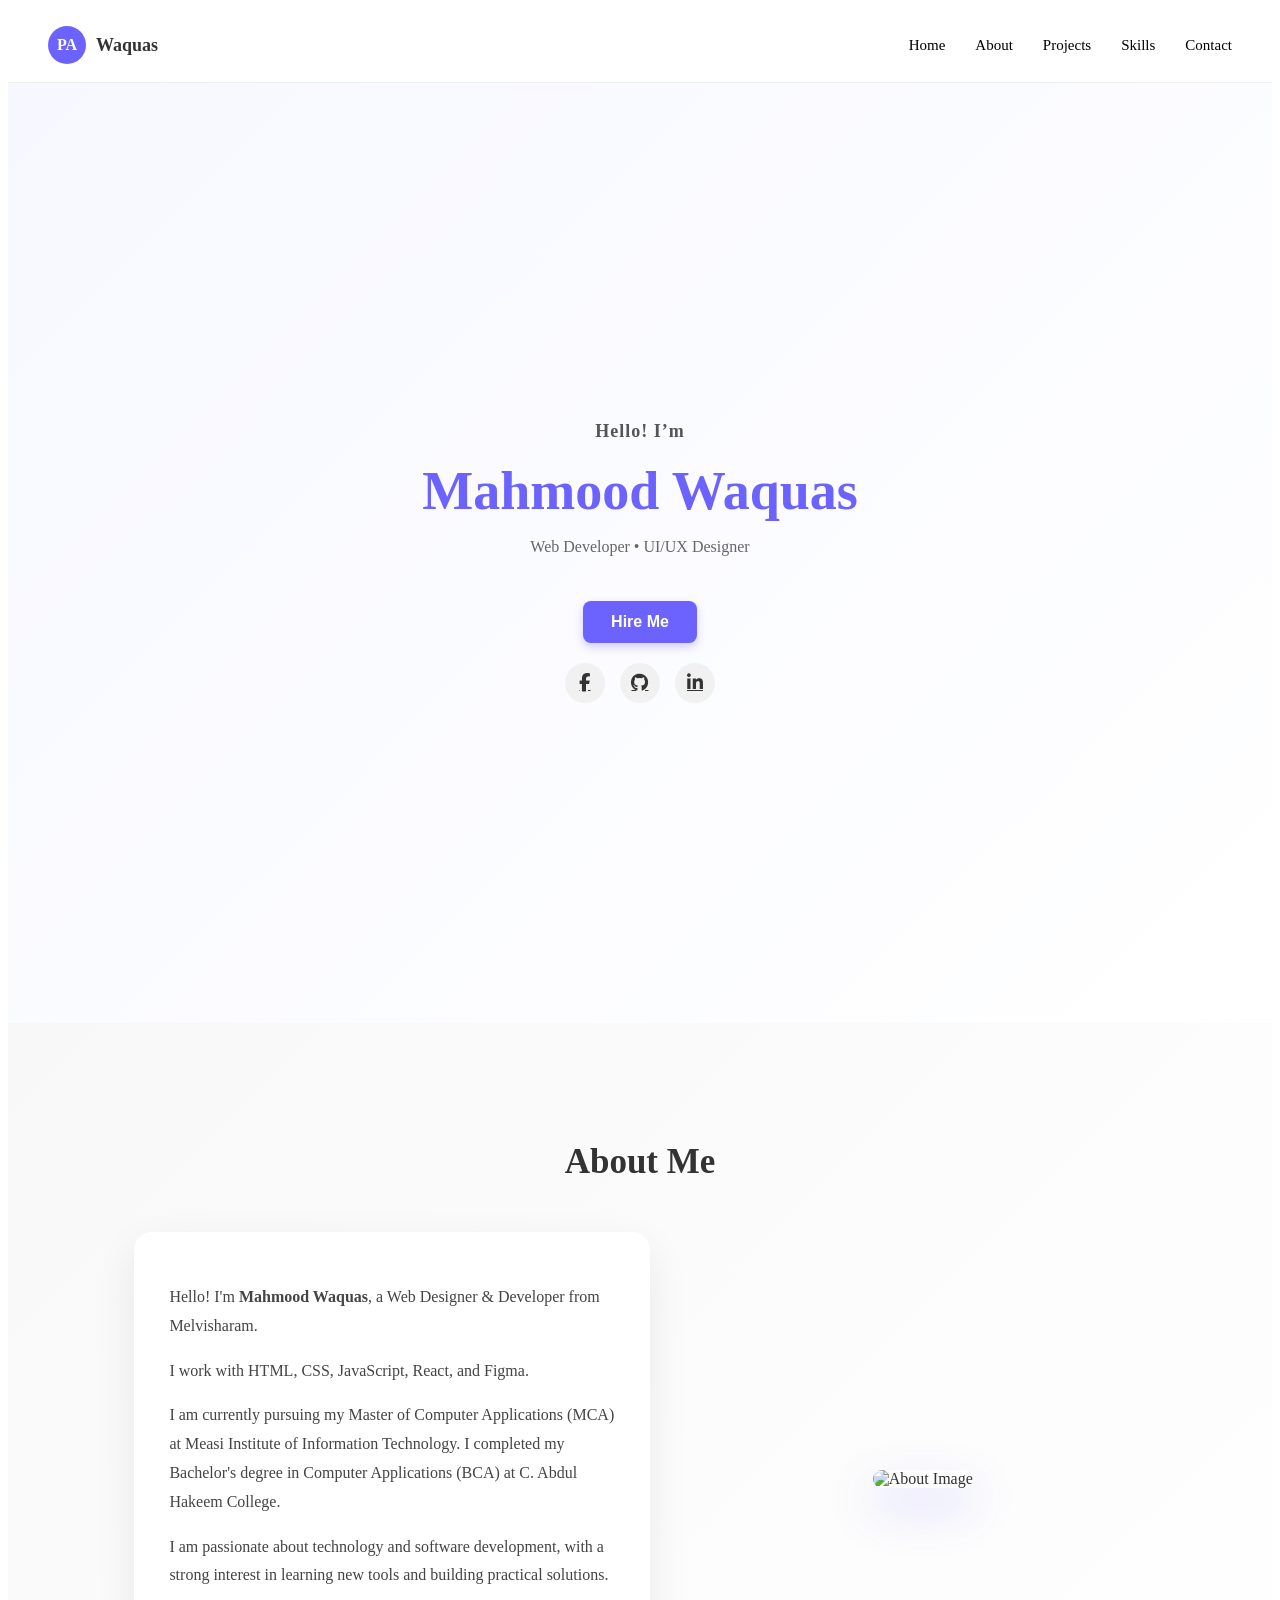
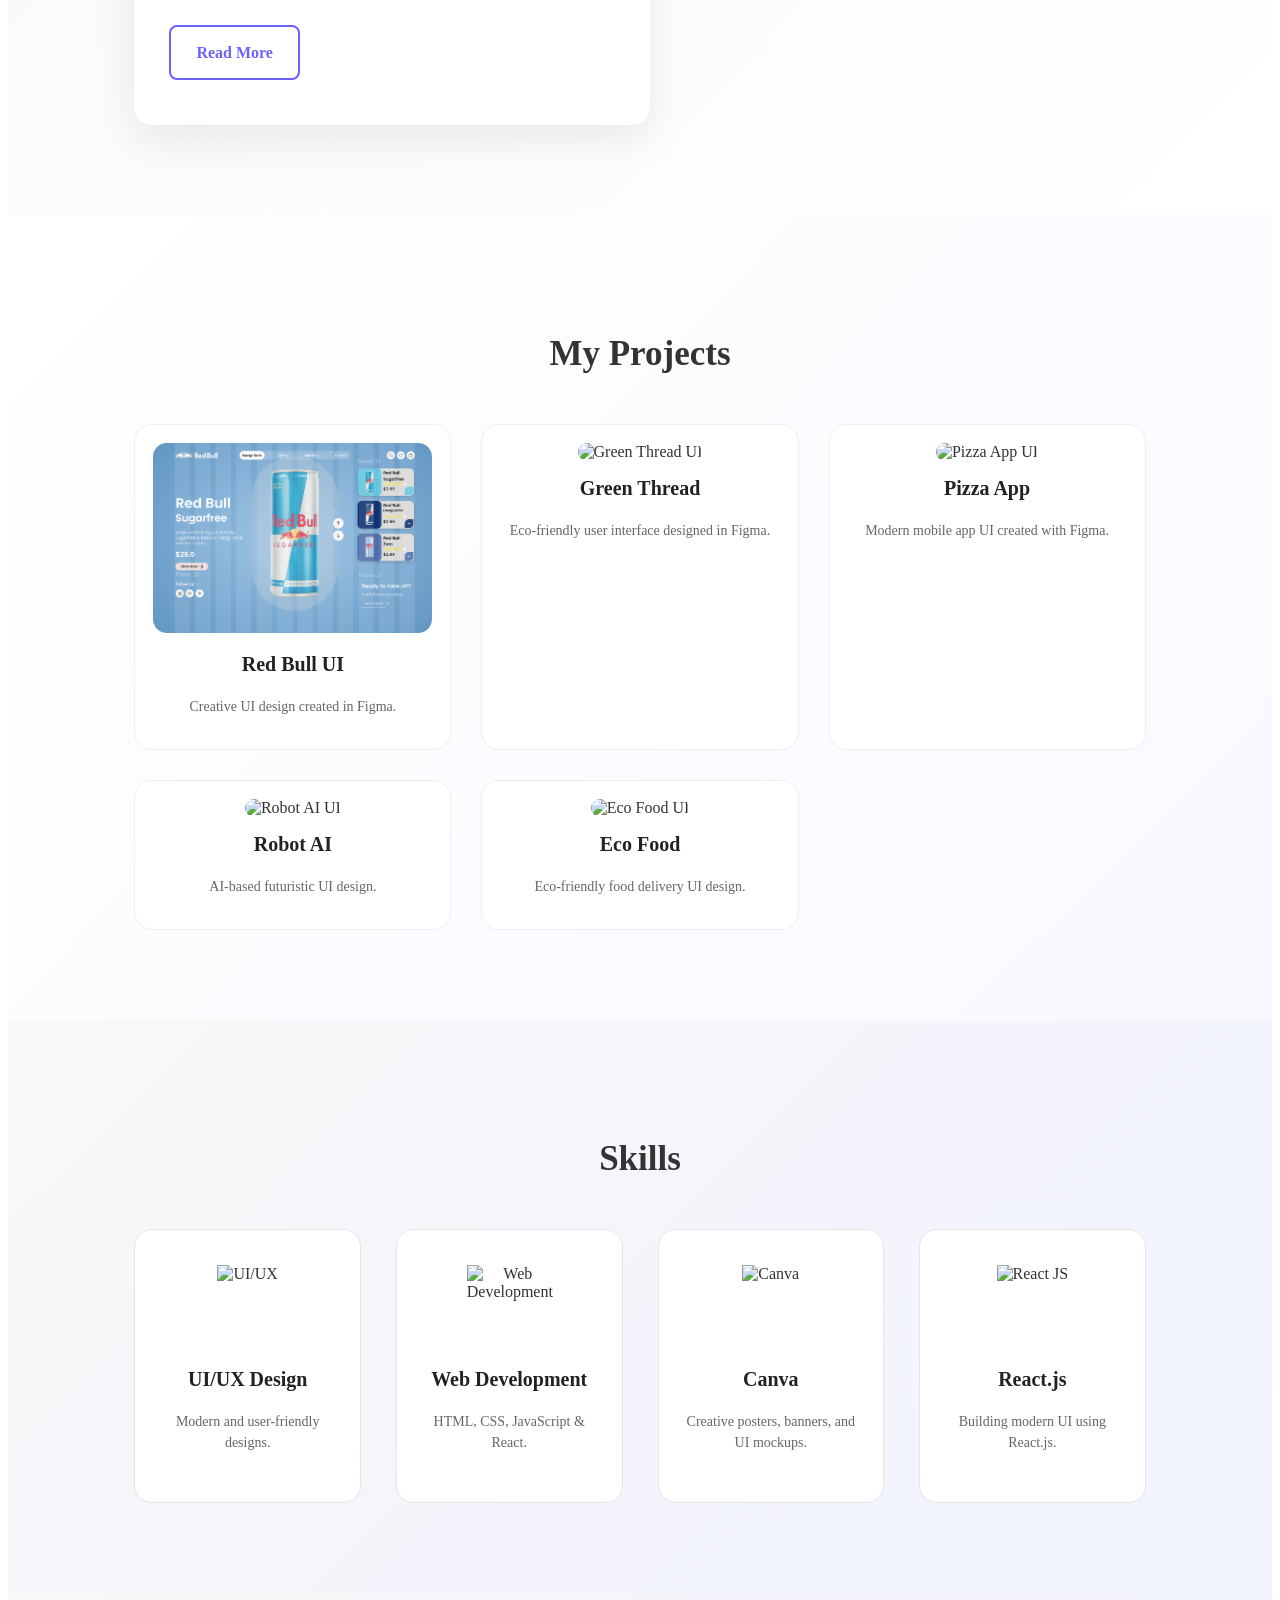
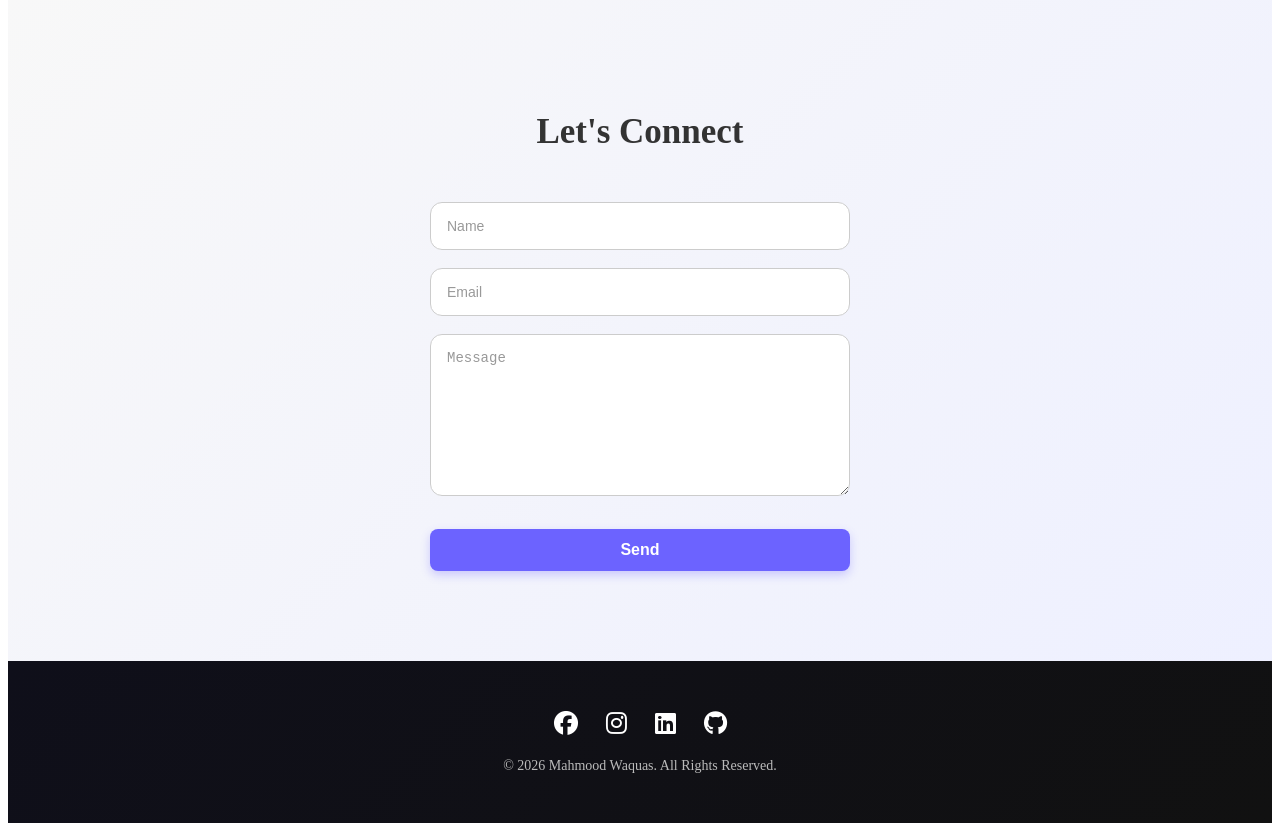
==== commit 972e2ced: "welcome to website" ====
--- a/index.html
+++ b/index.html
@@ -123,7 +123,7 @@
   <div class="portfolio-grid">
 
     <div class="project-box">
-      <img src="C:\Users\HP\Desktop\error\BLUE.PNG" alt="Red Bull UI">
+      <img src="./BLUE.PNG" alt="Red Bull UI">
       <h3>Red Bull UI</h3>
       <p>Creative UI design created in Figma.</p>
     </div>
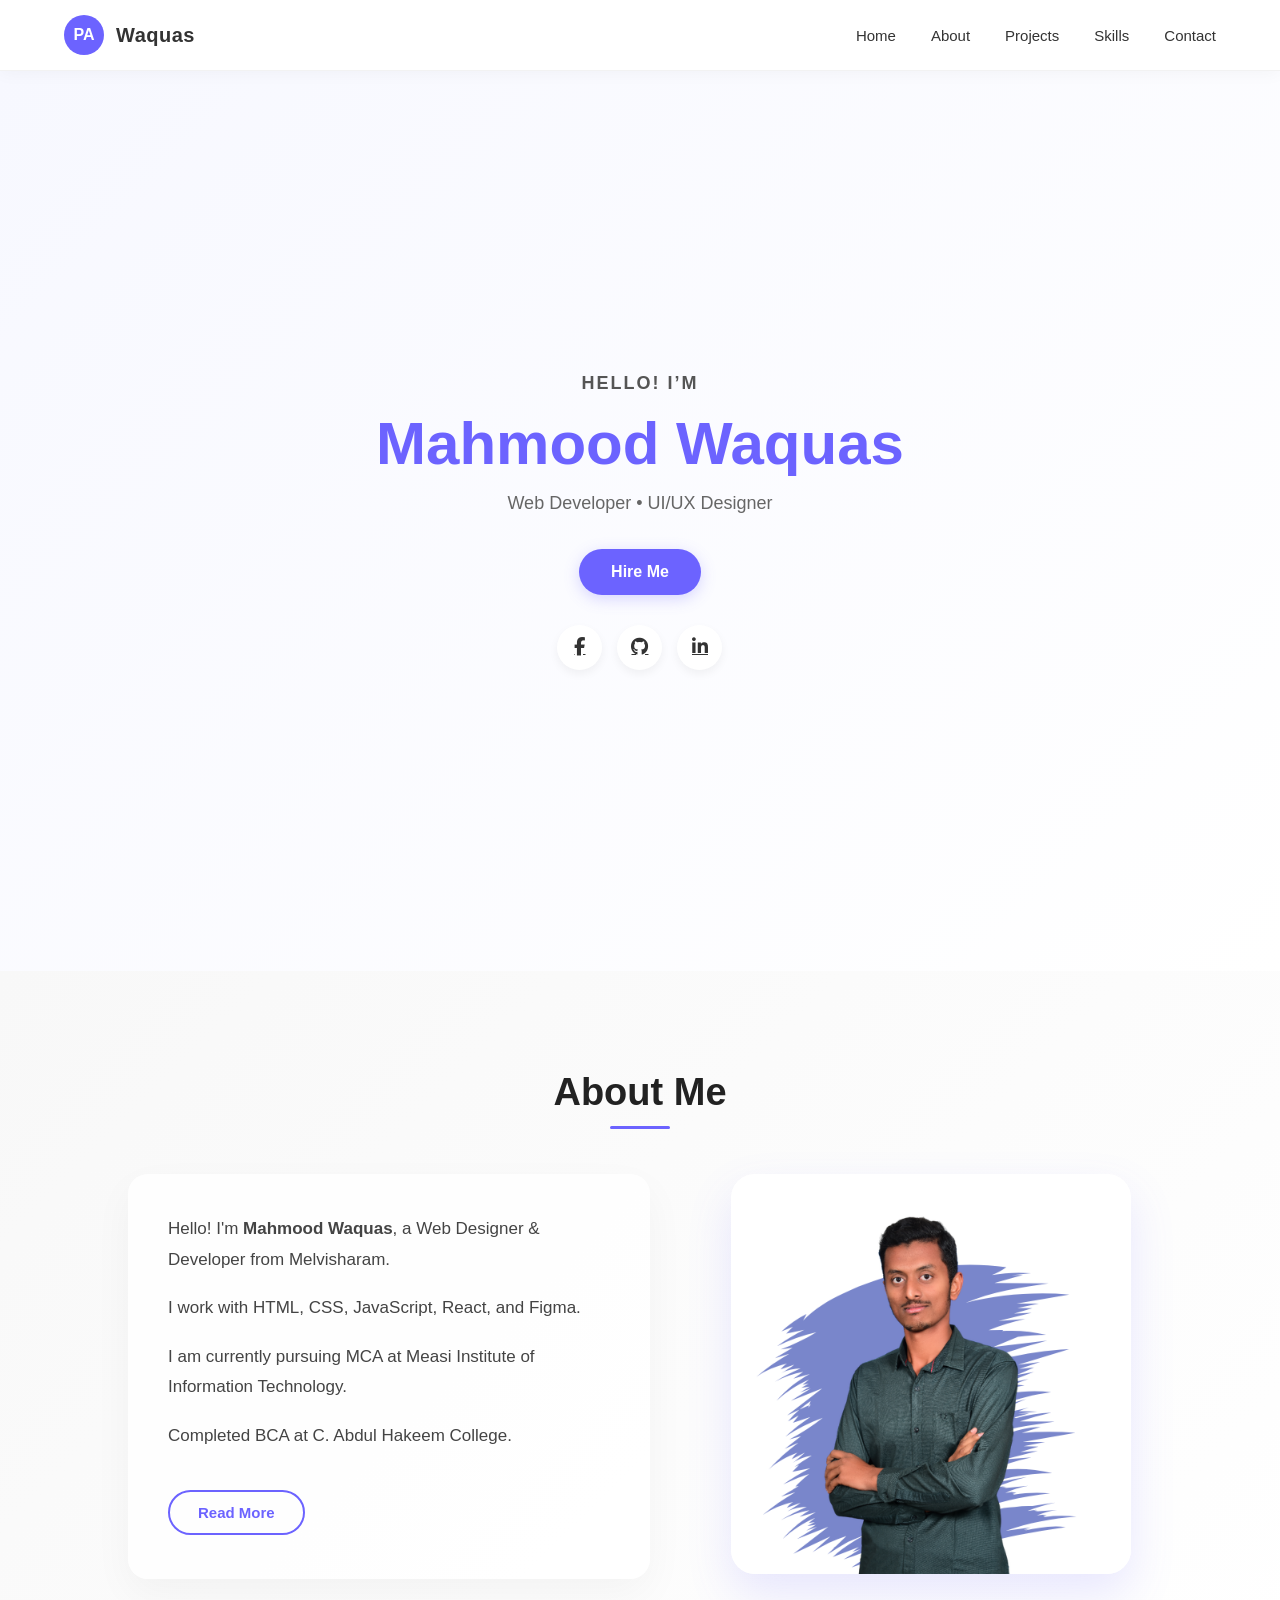
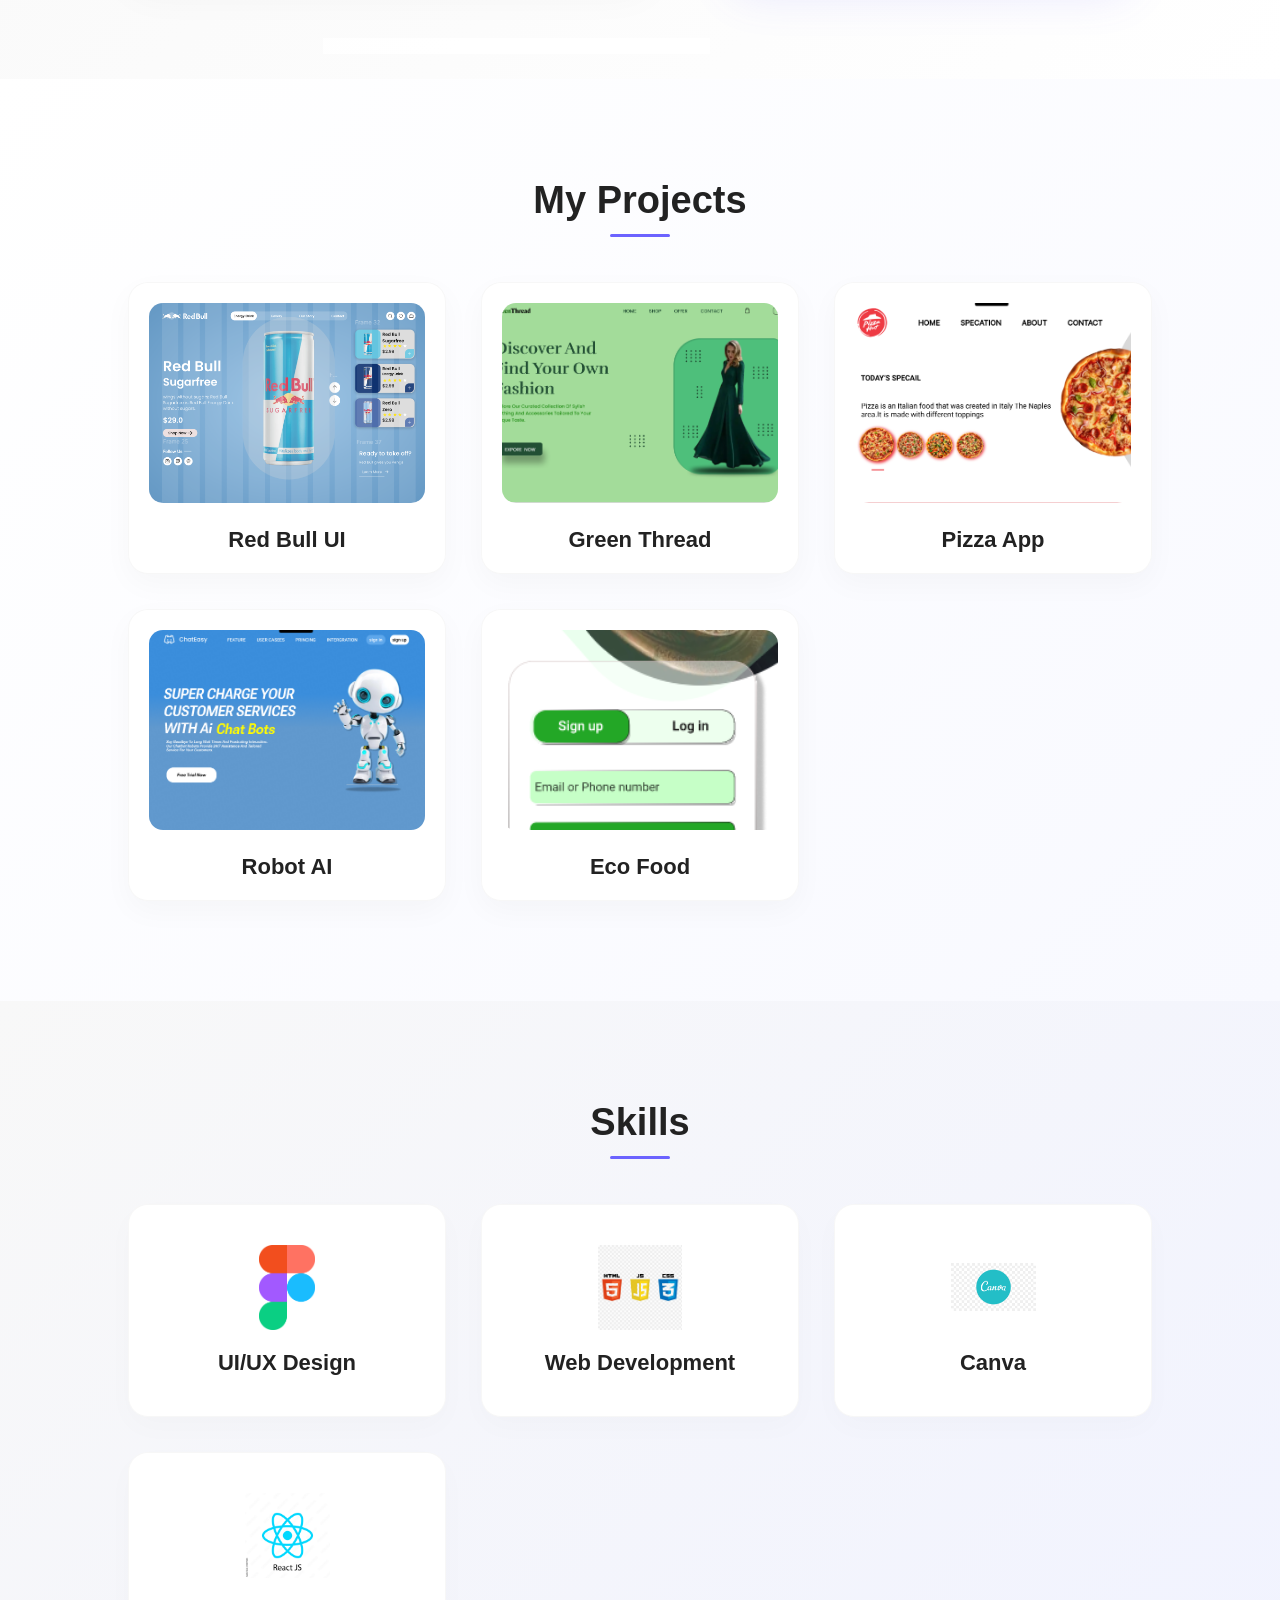
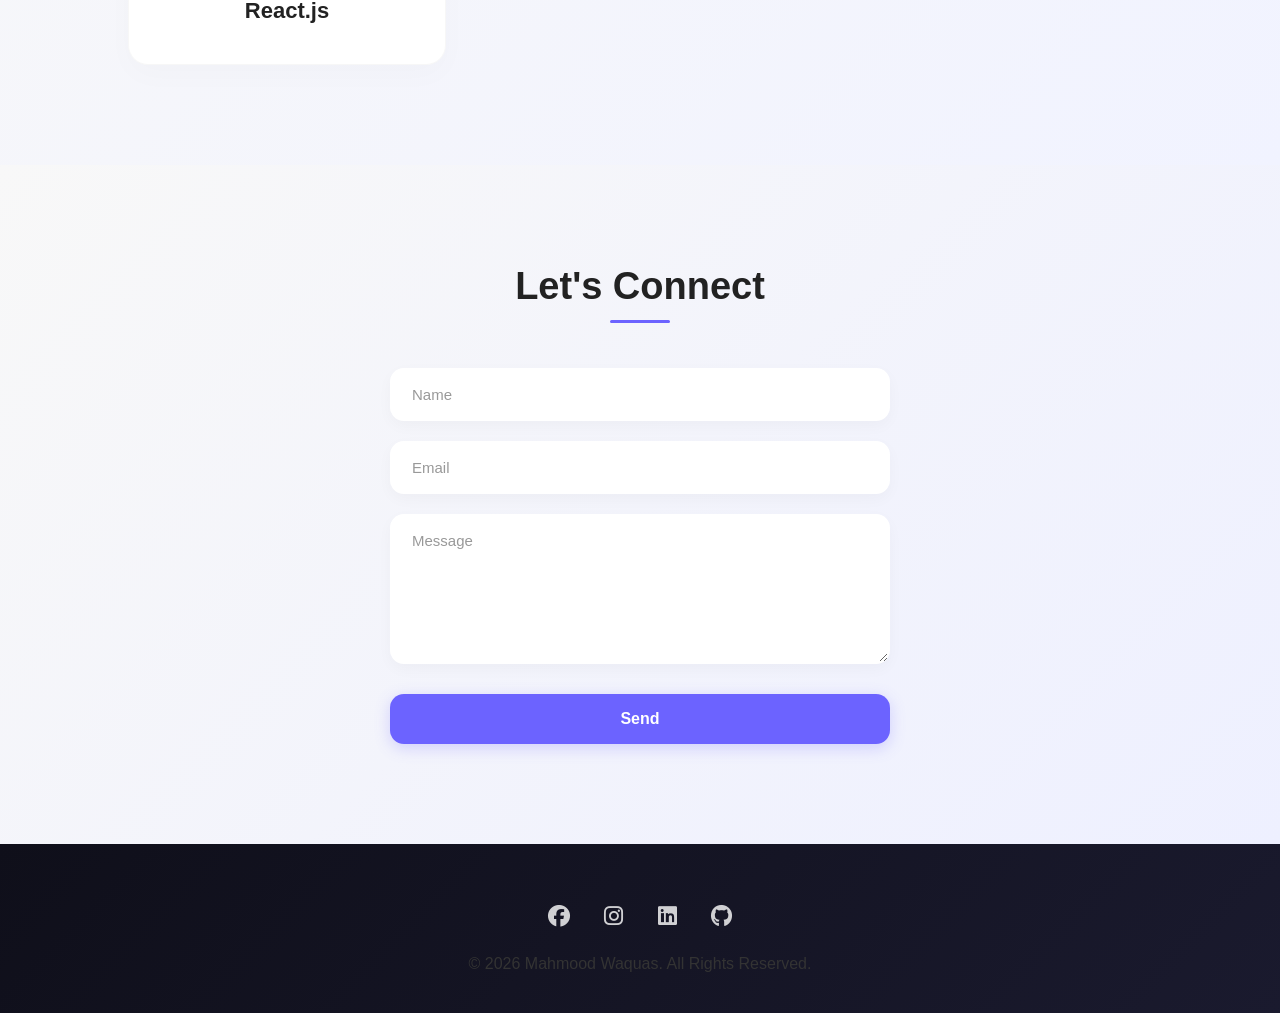
==== commit 2d88d494: "super code" ====
--- a/index.html
+++ b/index.html
@@ -1,258 +1,184 @@
-
 <!DOCTYPE html>
 <html lang="en">
 <head>
-    <meta charset="UTF-8">
-    <meta name="viewport" content="width=device-width, initial-scale=1.0">
-    <title>Portfolio | Mahmood Waquas</title>
-    
-    <link rel="stylesheet" href="index.css">
-    <link rel="stylesheet" href="https://cdnjs.cloudflare.com/ajax/libs/font-awesome/6.5.0/css/all.min.css">
-    
+  <meta charset="UTF-8">
+  <meta name="viewport" content="width=device-width, initial-scale=1.0">
+  <title>Portfolio | Mahmood Waquas</title>
+  
+  <link rel="stylesheet" href="index.css">
+  <link rel="stylesheet" href="https://cdnjs.cloudflare.com/ajax/libs/font-awesome/6.5.1/css/all.min.css">
 </head>
 
 <body>
 
-<!-- ================== NAVBAR ================== -->
-<header class="navbar">
+  <!-- NAVBAR -->
+  <header class="navbar">
+    <div class="logo">
+      <div class="logo-circle">PA</div>
+      <span>Waquas</span>
+    </div>
 
-  <!-- LEFT: LOGO -->
-  <div class="logo">
-    <div class="logo-circle">PA</div>
-    <span>Waquas</span>
-  </div>
+    <nav class="nav-links">
+      <a href="#home">Home</a>
+      <a href="#about">About</a>
+      <a href="#projects">Projects</a>
+      <a href="#skills">Skills</a>
+      <a href="#contact">Contact</a>
+    </nav>
+  </header>
 
-  <!-- RIGHT: NAV LINKS -->
-  <nav class="nav-links">
-    <a href="#home">Home</a>
-    <a href="#about">About</a>
-    <a href="#projects">Projects</a>
-    <a href="#skills">Skills</a>
-    <a href="#contact">Contact</a>
-  </nav>
+  <!-- HOME -->
+  <section id="home" class="home-section">
+    <div class="hero-text animate-hero">
+      <h3>Hello! I’m</h3>
+      <h1 class="name">Mahmood Waquas</h1>
+      <p>Web Developer • UI/UX Designer</p>
 
-</header>
+      <div class="hero-actions">
+        <button class="btn-primary pulse">Hire Me</button>
 
-
-
-
-
-
-<!-- ================== HERO / HOME SECTION ================== -->
-<!-- Font Awesome CDN (ADD in <head>) -->
-
-<!-- Font Awesome CDN (ADD in <head>) -->
-<link rel="stylesheet" href="https://cdnjs.cloudflare.com/ajax/libs/font-awesome/6.5.1/css/all.min.css"/>
-
-<section id="home" class="home-section">
-
-  <div class="hero-text animate-hero">
-    <h3>Hello! I’m</h3>
-    <h1 class="name">Mahmood Waquas</h1>
-    <p>Web Developer • UI/UX Designer</p>
-
-    <div class="hero-actions">
-      <button class="btn-primary pulse">Hire Me</button>
-
-      <div class="social-icons">
-        <a href="https://www.facebook.com/pa.waquas" aria-label="Facebook">
-          <i class="fab fa-facebook-f"></i>
-        </a>
-        <a href="#" aria-label="GitHub">
-          <i class="fab fa-github"></i>
-        </a>
-        <a href="https://www.linkedin.com/in/mahmood-waquas-75b5672b6" aria-label="LinkedIn">
-          <i class="fab fa-linkedin-in"></i>
-        </a>
+        <div class="social-icons">
+          <a href="https://www.facebook.com/pa.waquas" target="_blank">
+            <i class="fab fa-facebook-f"></i>
+          </a>
+          <a href="#">
+            <i class="fab fa-github"></i>
+          </a>
+          <a href="https://www.linkedin.com/in/mahmood-waquas-75b5672b6" target="_blank">
+            <i class="fab fa-linkedin-in"></i>
+          </a>
+        </div>
       </div>
     </div>
-  </div>
+  </section>
 
-</section>
+  <!-- ABOUT -->
+  <section id="about" class="about-section">
+    <h2 class="section-title">About Me</h2>
 
+    <div class="about-content">
+      <div class="about-text">
+        <p>Hello! I'm <b>Mahmood Waquas</b>, a Web Designer & Developer from Melvisharam.</p>
+        <p>I work with HTML, CSS, JavaScript, React, and Figma.</p>
+        <p>I am currently pursuing MCA at Measi Institute of Information Technology.</p>
+        <p>Completed BCA at C. Abdul Hakeem College.</p>
 
+        <a href="education.html" class="btn-outline animated-btn">Read More</a>
+      </div>
 
-<!-- ================== ABOUT SECTION ================== -->
-<section id="about" class="about-section">
+      <div class="about-image">
+        <img src="images/8 (1).png" alt="About Mahmood Waquas">
+      </div>
+    </div>
+  </section>
 
-  <!-- Section Title -->
-  <h2 class="section-title">About Me</h2>
+  <!-- PROJECTS -->
+  <section id="projects" class="portfolio-section">
+    <h2 class="section-title">My Projects</h2>
 
-  <div class="about-content">
+    <div class="portfolio-grid">
 
-    <!-- LEFT SIDE TEXT -->
-    <div class="about-text">
-      <p>Hello! I'm <b>Mahmood Waquas</b>, a Web Designer & Developer from Melvisharam.</p>
+      <div class="project-box">
+        <img src="BLUE.PNG" alt="Red Bull UI">
+        <h3>Red Bull UI</h3>
+      </div>
 
-      <p>I work with HTML, CSS, JavaScript, React, and Figma.</p>
+      <div class="project-box">
+        <img src="images/green eco.PNG" alt="Green Thread UI">
+        <h3>Green Thread</h3>
+      </div>
 
-      <p>
-        I am currently pursuing my Master of Computer Applications (MCA) at
-        Measi Institute of Information Technology. I completed my Bachelor's
-        degree in Computer Applications (BCA) at C. Abdul Hakeem College.
-      </p>
+      <div class="project-box">
+        <img src="images/pizze.PNG" alt="Pizza App UI">
+        <h3>Pizza App</h3>
+      </div>
 
-      <p>
-        I am passionate about technology and software development, with a strong
-        interest in learning new tools and building practical solutions.
-      </p>
+      <div class="project-box">
+        <img src="images/robot ai.PNG" alt="Robot AI UI">
+        <h3>Robot AI</h3>
+      </div>
 
-      <a href="education.html" class="btn-outline animated-btn">
-  Read More
-</a>
+      <div class="project-box">
+        <img src="images/app food.PNG" alt="Eco Food UI">
+        <h3>Eco Food</h3>
+      </div>
 
-      <!-- change to "Read Now" if you want -->
+    </div>
+  </section>
+
+  <!-- SKILLS -->
+  <section id="skills" class="skills-section">
+    <h2 class="section-title">Skills</h2>
+
+    <div class="skills-container">
+
+      <div class="skill-box">
+        <div class="skill-img">
+          <img src="images/figma logo.png">
+        </div>
+        <h3>UI/UX Design</h3>
+      </div>
+
+      <div class="skill-box">
+        <div class="skill-img">
+          <img src="images/5a47dfaf169ba970f7de1193978f14ef.jpg">
+        </div>
+        <h3>Web Development</h3>
+      </div>
+
+      <div class="skill-box">
+        <div class="skill-img">
+          <img src="images/canva.png">
+        </div>
+        <h3>Canva</h3>
+      </div>
+
+      <div class="skill-box">
+        <div class="skill-img">
+          <img src="images/1000_F_304971233_mQ4xlfnBGSszgzJPYzQnZtWI04ZNmuuP.jpg">
+        </div>
+        <h3>React.js</h3>
+      </div>
+
+    </div>
+  </section>
+
+  <!-- CONTACT -->
+  <section id="contact" class="contact-section">
+    <h2 class="section-title">Let's Connect</h2>
+
+    <form class="contact-form">
+      <input type="text" placeholder="Name" required>
+      <input type="email" placeholder="Email" required>
+      <textarea placeholder="Message" required></textarea>
+      <button type="submit" class="btn-primary">Send</button>
+    </form>
+  </section>
+
+  <!-- FOOTER -->
+  <footer class="footer">
+    <div class="footer-social">
+      <a href="https://www.facebook.com/pa.waquas" target="_blank">
+        <i class="fab fa-facebook"></i>
+      </a>
+
+      <a href="https://www.instagram.com/pawaquas" target="_blank">
+        <i class="fab fa-instagram"></i>
+      </a>
+
+      <a href="https://www.linkedin.com/in/mahmood-waquas-75b5672b6" target="_blank">
+        <i class="fab fa-linkedin"></i>
+      </a>
+
+      <a href="#">
+        <i class="fab fa-github"></i>
+      </a>
     </div>
 
-    <!-- RIGHT SIDE IMAGE -->
-    <div class="about-image">
-      <img src="C:\Users\HP\Desktop\error\8 (1).png" alt="About Image">
-    </div>
+    <p>© 2026 Mahmood Waquas. All Rights Reserved.</p>
+  </footer>
 
-  </div>
-
-</section>
-
-
-
-<!-- ================= PORTFOLIO / PROJECTS SECTION ================= -->
-<section id="projects" class="portfolio-section">
-
-  <h2 class="section-title">My Projects</h2>
-
-  <div class="portfolio-grid">
-
-    <div class="project-box">
-      <img src="./BLUE.PNG" alt="Red Bull UI">
-      <h3>Red Bull UI</h3>
-      <p>Creative UI design created in Figma.</p>
-    </div>
-
-    <div class="project-box">
-      <img src="C:\Users\HP\Desktop\error\green eco.PNG" alt="Green Thread UI">
-      <h3>Green Thread</h3>
-      <p>Eco-friendly user interface designed in Figma.</p>
-    </div>
-
-    <div class="project-box">
-      <img src="C:\Users\HP\Desktop\error\pizze.PNG" alt="Pizza App UI">
-      <h3>Pizza App</h3>
-      <p>Modern mobile app UI created with Figma.</p>
-    </div>
-
-    <div class="project-box">
-      <img src="C:\Users\HP\Desktop\error\robot ai.PNG" alt="Robot AI UI">
-      <h3>Robot AI</h3>
-      <p>AI-based futuristic UI design.</p>
-    </div>
-
-    <div class="project-box">
-      <img src="C:\Users\HP\Desktop\error\app food.PNG" alt="Eco Food UI">
-      <h3>Eco Food</h3>
-      <p>Eco-friendly food delivery UI design.</p>
-    </div>
-
-  </div>
-
-</section>
-
-
-<!-- SKILLS SECTION -->
-<!-- SKILLS SECTION -->
-<section id="skills" class="skills-section">
-
-  <h2 class="section-title">Skills</h2>
-
-  <div class="skills-container">
-
-    <div class="skill-box">
-      <div class="skill-img">
-        <img src="C:\Users\HP\Desktop\error\figma logo.png" alt="UI/UX">
-      </div>
-      <h3>UI/UX Design</h3>
-      <p>Modern and user-friendly designs.</p>
-    </div>
-
-    <div class="skill-box">
-      <div class="skill-img">
-        <img src="C:\Users\HP\Desktop\error\5a47dfaf169ba970f7de1193978f14ef.jpg" alt="Web Development">
-      </div>
-      <h3>Web Development</h3>
-      <p>HTML, CSS, JavaScript & React.</p>
-    </div>
-
-    <div class="skill-box">
-      <div class="skill-img">
-        <img src="C:\Users\HP\Desktop\error\canva.png" alt="Canva">
-      </div>
-      <h3>Canva</h3>
-      <p>Creative posters, banners, and UI mockups.</p>
-    </div>
-
-    <div class="skill-box">
-      <div class="skill-img">
-        <img src="C:\Users\HP\Desktop\error\1000_F_304971233_mQ4xlfnBGSszgzJPYzQnZtWI04ZNmuuP.jpg" alt="React JS">
-      </div>
-      <h3>React.js</h3>
-      <p>Building modern UI using React.js.</p>
-    </div>
-
-  </div>
-
-</section>
-
-
-
-
-
-
-
-    <!-- CONTACT -->
-<section id="contact" class="contact-section">
-  <h2 class="section-title">Let's Connect</h2>
-
-  <form class="contact-form">
-    <input type="text" placeholder="Name" required>
-    <input type="email" placeholder="Email" required>
-    <textarea placeholder="Message" required></textarea>
-    <button type="submit" class="btn-primary">Send</button>
-  </form>
-</section>
-
-
- <!-- FOOTER SECTION -->
-<footer class="footer">
-
-    <div class="footer-social">
-        <!-- Facebook -->
-        <a href="https://www.facebook.com/pa.waquas?rdid=X0rNeU8tLDtdlnL5&share_url=https%3A%2F%2Fwww.facebook.com%2Fshare%2F1GcExQrSqh%2F#" 
-           target="_blank">
-           <i class="fab fa-facebook"></i>
-        </a>
-
-        <!-- Instagram -->
-        <a href="https://www.instagram.com/pawaquas?igsh=MWNrMXg0a2I4OGxydw%3D%3D" 
-           target="_blank">
-           <i class="fab fa-instagram"></i>
-        </a>
-
-        <!-- LinkedIn -->
-        <a href="https://www.linkedin.com/in/mahmood-waquas-75b5672b6?utm_source=share&utm_campaign=share_via&utm_content=profile&utm_medium=android_app" target="_blank">
-           <i class="fab fa-linkedin"></i>
-        </a>
-
-        <!-- GitHub -->
-        <a href="#" target="_blank">
-           <i class="fab fa-github"></i>
-        </a>
-    </div>
-
-    <p class="footer-text">© 2026 Mahmood Waquas. All Rights Reserved.</p>
-
-</footer>
-
-
-    <script src="index.js"></script>
+  <script src="index.js"></script>
 
 </body>
-</html>
+</html>
--- a/index.css
+++ b/index.css
@@ -1,38 +1,45 @@
-<<<<<<< HEAD
+/* ================= GLOBAL & TYPOGRAPHY ================= */
+html {
+  scroll-behavior: smooth;
+}
+
 * {
   margin: 0;
   padding: 0;
   box-sizing: border-box;
-  font-family: Arial, sans-serif;
+  font-family: 'Segoe UI', Arial, sans-serif;
 }
 
 body {
   background: #ffffff;
   color: #333;
-}
-/* NAVBAR */
+  overflow-x: hidden;
+}
+
+/* ================= NAVBAR ================= */
 .navbar {
   display: flex;
   justify-content: space-between;
   align-items: center;
-  padding: 18px 40px;
-  background: #fff;
-  border-bottom: 1px solid #eee;
+  padding: 15px 5%;
+  background: rgba(255, 255, 255, 0.9);
+  backdrop-filter: blur(10px);
+  border-bottom: 1px solid rgba(0, 0, 0, 0.05);
   position: sticky;
   top: 0;
   z-index: 1000;
-}
-
-/* LOGO */
+  box-shadow: 0 4px 15px rgba(0, 0, 0, 0.03);
+}
+
 .logo {
   display: flex;
   align-items: center;
-  gap: 10px;
+  gap: 12px;
 }
 
 .logo-circle {
-  width: 38px;
-  height: 38px;
+  width: 40px;
+  height: 40px;
   background: #6c63ff;
   color: #fff;
   border-radius: 50%;
@@ -40,32 +47,37 @@
   display: flex;
   align-items: center;
   justify-content: center;
-  transition: transform 0.4s ease;
+  transition: transform 0.5s cubic-bezier(0.4, 0, 0.2, 1);
 }
 
 .logo:hover .logo-circle {
-  transform: rotate(360deg);
+  transform: rotate(360deg) scale(1.1);
 }
 
 .logo span {
-  font-size: 18px;
-  font-weight: 600;
-}
-
-/* NAV LINKS */
+  font-size: 20px;
+  font-weight: 700;
+  letter-spacing: 0.5px;
+}
+
 .nav-links {
   display: flex;
-  gap: 30px;
+  gap: 35px;
 }
 
 .nav-links a {
   text-decoration: none;
   font-size: 15px;
-  color: #000;
+  font-weight: 500;
+  color: #333;
   position: relative;
-}
-
-/* UNDERLINE ANIMATION */
+  transition: color 0.3s ease;
+}
+
+.nav-links a:hover {
+  color: #6c63ff;
+}
+
 .nav-links a::after {
   content: "";
   position: absolute;
@@ -74,441 +86,57 @@
   background: #6c63ff;
   left: 0;
   bottom: -6px;
-  transition: 0.3s ease;
+  transition: width 0.3s ease;
 }
 
 .nav-links a:hover::after {
   width: 100%;
 }
 
-
-/* HAMBURGER MENU */
-#menu-toggle {
+/* Hamburger Menu */
+#menu-toggle, .menu-icon {
   display: none;
 }
 
-.menu-icon {
-  display: none;
-  flex-direction: column;
-  gap: 5px;
-  cursor: pointer;
-}
-
-.menu-icon span {
-  width: 25px;
-  height: 3px;
-  background: #000;
-  border-radius: 3px;
-}
-
-/* RESPONSIVE */
-@media (max-width: 900px) {
-
-  .menu-icon {
-    display: flex;
-  }
-
-  .nav-links {
-    position: absolute;
-    top: 70px;
-    right: 0;
-    background: #fff;
-    width: 100%;
-    flex-direction: column;
-    align-items: center;
-    gap: 20px;
-    padding: 25px 0;
-    display: none;
-    box-shadow: 0 10px 25px rgba(0,0,0,0.15);
-  }
-
-  #menu-toggle:checked ~ .nav-links {
-    display: flex;
-  }
-}
-
-
-
-/* HERO SECTION */
-.home-section {
-  min-height: 100vh;
-  display: flex;
-  align-items: center;
-  justify-content: center;
-  background: linear-gradient(135deg, #f7f8ff, #ffffff);
-  text-align: center;
-  padding: 20px;
-}
-
-/* HERO TEXT */
-.hero-text h3 {
-  font-size: 18px;
-  color: #555;
-  letter-spacing: 1px;
-  animation: fadeDown 1s ease forwards;
-}
-
-.hero-text .name {
-  font-size: 54px;
-  font-weight: 700;
-  color: #6c63ff;
-  margin: 10px 0;
-  animation: glowText 2s infinite alternate;
-}
-
-.hero-text p {
-  font-size: 16px;
-  color: #666;
-  margin-bottom: 30px;
-  animation: fadeUp 1.2s ease forwards;
-}
-
-/* BUTTON */
+/* ================= BUTTONS ================= */
 .btn-primary {
+  padding: 14px 32px;
   background: #6c63ff;
   color: #fff;
   border: none;
-  padding: 14px 30px;
   border-radius: 30px;
-  font-size: 15px;
-  cursor: pointer;
-  transition: 0.3s;
-}
-
-.btn-primary:hover {
-  background: #554de6;
-}
-
-/* PULSE ANIMATION */
-.pulse {
-  animation: pulse 2s infinite;
-}
-
-/* SOCIAL ICONS */
-.social-icons {
-  margin-top: 25px;
-  display: flex;
-  justify-content: center;
-  gap: 18px;
-  animation: fadeUp 1.5s ease forwards;
-}
-
-.social-icons a {
-  width: 42px;
-  height: 42px;
-  border-radius: 50%;
-  background: #f1f1f1;
-  color: #333;
-  display: flex;
-  align-items: center;
-  justify-content: center;
-  transition: 0.3s;
-}
-
-.social-icons a:hover {
-  background: #6c63ff;
-  color: #fff;
-  transform: translateY(-4px);
-}
-
-/* ANIMATIONS */
-@keyframes fadeDown {
-  from {
-    opacity: 0;
-    transform: translateY(-20px);
-  }
-  to {
-    opacity: 1;
-    transform: translateY(0);
-  }
-}
-
-@keyframes fadeUp {
-  from {
-    opacity: 0;
-    transform: translateY(25px);
-  }
-  to {
-    opacity: 1;
-    transform: translateY(0);
-  }
-}
-
-@keyframes pulse {
-  0% {
-    box-shadow: 0 0 0 0 rgba(108, 99, 255, 0.6);
-  }
-  70% {
-    box-shadow: 0 0 0 14px rgba(108, 99, 255, 0);
-  }
-  100% {
-    box-shadow: 0 0 0 0 rgba(108, 99, 255, 0);
-  }
-}
-
-@keyframes glowText {
-  from {
-    text-shadow: 0 0 5px rgba(108, 99, 255, 0.3);
-  }
-  to {
-    text-shadow: 0 0 15px rgba(108, 99, 255, 0.6);
-  }
-}
-
-/* MOBILE */
-@media (max-width: 480px) {
-  .hero-text .name {
-    font-size: 38px;
-  }
-}
-
-
-/* SOCIAL ICONS */
-.social-icons {
-  margin-top: 20px;
-  display: flex;
-  gap: 15px;
-}
-
-.social-icons a {
-  width: 40px;
-  height: 40px;
-  border-radius: 50%;
-  background: #f1f1f1;
-  color: #333;
-  display: flex;
-  align-items: center;
-  justify-content: center;
-  font-size: 18px;
-  transition: 0.3s;
-}
-
-.social-icons a:hover {
-  background: #6c63ff;
-  color: #fff;
-}
-
-/* IMAGE */
-.hero-image img {
-  max-width: 380px;
-  width: 100%;
-}
-
-/* RESPONSIVE */
-@media (max-width: 900px) {
-  .home-section {
-    flex-direction: column;
-    text-align: center;
-    padding: 60px 20px;
-  }
-
-  .hero-text .name {
-    font-size: 38px;
-  }
-
-  .social-icons {
-    justify-content: center;
-  }
-
-  .hero-image img {
-    max-width: 260px;
-  }
-}
-
-
-.btn-primary {
-  padding: 12px 28px;
-  background: #6c63ff;
-  color: #fff;
-  border: none;
-  border-radius: 8px;
-  margin-top: 15px;
   font-size: 16px;
   font-weight: 600;
   cursor: pointer;
-
-  /* Smooth animation */
-  transition: 0.3s ease;
-  box-shadow: 0px 4px 10px rgba(108, 99, 255, 0.3);
+  transition: all 0.3s ease;
+  box-shadow: 0px 4px 15px rgba(108, 99, 255, 0.25);
 }
 
 .btn-primary:hover {
   background: #5848f5;
   transform: translateY(-3px);
-  box-shadow: 0px 6px 15px rgba(108, 99, 255, 0.45);
+  box-shadow: 0px 8px 20px rgba(108, 99, 255, 0.4);
 }
 
 .btn-primary:active {
   transform: scale(0.97);
 }
 
-/* SKILLS SECTION */
-.skills-section {
-  padding: 90px 10%;
-  background: linear-gradient(135deg, #f8f8f8, #f1f3ff);
-}
-
-/* GRID CONTAINER */
-.skills-container {
-  display: grid;
-  grid-template-columns: repeat(auto-fit, minmax(220px, 1fr));
-  gap: 35px;
-}
-
-/* SKILL CARD */
-.skill-box {
-  background: #ffffff;
-  border-radius: 18px;
-  border: 1px solid #e5e5e5;
-  padding: 35px 22px;
-  text-align: center;
+.btn-outline {
+  display: inline-block;
+  margin-top: 20px;
+  padding: 12px 28px;
+  border-radius: 30px;
+  border: 2px solid #6c63ff;
+  background: transparent;
+  color: #6c63ff;
+  font-weight: 600;
+  font-size: 15px;
+  text-decoration: none;
   transition: all 0.4s ease;
   position: relative;
   overflow: hidden;
-}
-
-/* GLOW LINE */
-.skill-box::before {
-  content: "";
-  position: absolute;
-  inset: 0;
-  background: linear-gradient(
-    120deg,
-    transparent,
-    rgba(108, 99, 255, 0.15),
-    transparent
-  );
-  opacity: 0;
-  transition: 0.5s;
-}
-
-.skill-box:hover::before {
-  opacity: 1;
-}
-
-/* ICON */
-.skill-img {
-  width: 85px;
-  height: 85px;
-  margin: 0 auto 18px;
-}
-
-.skill-img img {
-  width: 100%;
-  height: 100%;
-  object-fit: contain;
-  transition: transform 0.4s ease;
-}
-
-/* ICON ANIMATION */
-.skill-box:hover .skill-img img {
-  transform: rotate(-5deg) scale(1.1);
-}
-
-/* TITLE */
-.skill-box h3 {
-  font-size: 20px;
-  margin-top: 12px;
-  color: #222;
-  font-weight: 600;
-}
-
-/* TEXT */
-.skill-box p {
-  font-size: 14px;
-  color: #666;
-  margin-top: 8px;
-  line-height: 1.5;
-}
-
-/* HOVER EFFECT */
-.skill-box:hover {
-  transform: translateY(-10px);
-  border-color: #6c63ff;
-  box-shadow: 0 18px 40px rgba(108, 99, 255, 0.25);
-}
-
-/* ENTRY ANIMATION */
-.skill-box {
-  animation: fadeUp 0.9s ease forwards;
-}
-
-/* MOBILE */
-@media (max-width: 480px) {
-  .skills-section {
-    padding: 60px 20px;
-  }
-
-  .section-title {
-    font-size: 28px;
-  }
-}
-@keyframes fadeUp {
-  from {
-    opacity: 0;
-    transform: translateY(40px);
-  }
-  to {
-    opacity: 1;
-    transform: translateY(0);
-  }
-}
-
-
-
-/* ABOUT SECTION */
-/* ABOUT SECTION */
-.about-section {
-  padding: 90px 10%;
-  background: linear-gradient(135deg, #f8f8f8, #ffffff);
-}
-.about-content {
-  display: flex;
-  align-items: center;
-  justify-content: space-between;
-  gap: 50px;
-  animation: fadeUp 1.1s ease forwards;
-}
-.about-text {
-  flex: 1;
-  background: rgba(255, 255, 255, 0.9);
-  padding: 35px;
-  border-radius: 18px;
-  box-shadow: 0px 15px 40px rgba(0,0,0,0.08);
-  animation: slideLeft 1.2s ease forwards;
-}
-
-.about-text p {
-  font-size: 16px;
-  line-height: 1.8;
-  color: #444;
-  margin-bottom: 15px;
-}
-.about-image {
-  flex: 1;
-  text-align: center;
-  animation: slideRight 1.2s ease forwards;
-}
-
-.about-image img {
-  width: 340px;
-  max-width: 100%;
-  border-radius: 22px;
-  box-shadow: 0px 20px 45px rgba(108, 99, 255, 0.25);
-}
-
-.btn-outline {
-  display: inline-block;
-  margin-top: 20px;
-  padding: 12px 26px;
-  border-radius: 30px;
-  border: 2px solid #6c63ff;
-  color: #6c63ff;
-  font-weight: 600;
-  text-decoration: none;
-  transition: all 0.35s ease;
-  position: relative;
-  overflow: hidden;
+  z-index: 1;
 }
 
 .btn-outline::before {
@@ -519,252 +147,289 @@
   width: 100%;
   height: 100%;
   background: #6c63ff;
-  transition: 0.4s;
+  transition: all 0.4s ease;
   z-index: -1;
 }
 
 .btn-outline:hover {
   color: #fff;
+  border-color: #6c63ff;
+  transform: translateY(-3px);
+  box-shadow: 0px 8px 20px rgba(108, 99, 255, 0.2);
 }
 
 .btn-outline:hover::before {
   left: 0;
 }
-@keyframes fadeUp {
-  from {
-    opacity: 0;
-    transform: translateY(40px);
-  }
-  to {
-    opacity: 1;
-    transform: translateY(0);
-  }
-}
-
-@keyframes slideLeft {
-  from {
-    opacity: 0;
-    transform: translateX(-40px);
-  }
-  to {
-    opacity: 1;
-    transform: translateX(0);
-  }
-}
-
-@keyframes slideRight {
-  from {
-    opacity: 0;
-    transform: translateX(40px);
-  }
-  to {
-    opacity: 1;
-    transform: translateX(0);
-  }
-}
-
-@keyframes floatImg {
-  0% { transform: translateY(0); }
-  50% { transform: translateY(-12px); }
-  100% { transform: translateY(0); }
-}
-@media (max-width: 900px) {
-  .about-content {
-    flex-direction: column;
-    text-align: center;
-  }
-
-  .about-text {
-    padding: 30px;
-  }
-
-  .about-image img {
-    width: 280px;
-  }
-}
-
-
-/* TITLE */
+
+/* ================= HERO SECTION ================= */
+.home-section {
+  min-height: 100vh;
+  display: flex;
+  align-items: center;
+  justify-content: center;
+  background: linear-gradient(135deg, #f7f8ff 0%, #ffffff 100%);
+  text-align: center;
+  padding: 20px;
+}
+
+.hero-text h3 {
+  font-size: 18px;
+  color: #555;
+  letter-spacing: 2px;
+  text-transform: uppercase;
+  animation: fadeDown 1s ease forwards;
+}
+
+.hero-text .name {
+  font-size: 60px;
+  font-weight: 800;
+  color: #6c63ff;
+  margin: 15px 0;
+  animation: glowText 2s infinite alternate;
+}
+
+.hero-text p {
+  font-size: 18px;
+  color: #666;
+  margin-bottom: 35px;
+  animation: fadeUp 1.2s ease forwards;
+}
+
+/* Social Icons */
+.social-icons {
+  margin-top: 30px;
+  display: flex;
+  justify-content: center;
+  gap: 15px;
+  animation: fadeUp 1.5s ease forwards;
+}
+
+.social-icons a {
+  width: 45px;
+  height: 45px;
+  border-radius: 50%;
+  background: #fff;
+  color: #333;
+  display: flex;
+  align-items: center;
+  justify-content: center;
+  font-size: 18px;
+  transition: all 0.3s ease;
+  box-shadow: 0 4px 10px rgba(0,0,0,0.05);
+}
+
+.social-icons a:hover {
+  background: #6c63ff;
+  color: #fff;
+  transform: translateY(-5px);
+  box-shadow: 0 8px 15px rgba(108, 99, 255, 0.3);
+}
+
+/* ================= COMMON SECTION STYLES ================= */
 .section-title {
   text-align: center;
-  font-size: 35px;
-  font-weight: 700;
-  margin-bottom: 50px;
-}
-
-/* CONTENT LAYOUT */
+  font-size: 38px;
+  font-weight: 800;
+  margin-bottom: 60px;
+  color: #222;
+  position: relative;
+}
+
+.section-title::after {
+  content: "";
+  position: absolute;
+  width: 60px;
+  height: 3px;
+  background: #6c63ff;
+  bottom: -15px;
+  left: 50%;
+  transform: translateX(-50%);
+  border-radius: 3px;
+}
+
+/* ================= ABOUT SECTION ================= */
+.about-section {
+  padding: 100px 10%;
+  background: linear-gradient(135deg, #f8f8f8, #ffffff);
+}
+
 .about-content {
   display: flex;
   align-items: center;
   justify-content: space-between;
-  gap: 50px;
-}
-
-/* TEXT */
+  gap: 60px;
+  animation: fadeUp 1.1s ease forwards;
+}
+
 .about-text {
   flex: 1;
-  font-size: 18px;
-  line-height: 1.7;
-  color: #333;
-}
-
-/* IMAGE */
+  background: rgba(255, 255, 255, 0.8);
+  backdrop-filter: blur(5px);
+  padding: 40px;
+  border-radius: 20px;
+  box-shadow: 0px 15px 40px rgba(0,0,0,0.04);
+  animation: slideLeft 1.2s ease forwards;
+}
+
+.about-text p {
+  font-size: 17px;
+  line-height: 1.8;
+  color: #444;
+  margin-bottom: 18px;
+}
+
 .about-image {
   flex: 1;
   text-align: center;
+  animation: slideRight 1.2s ease forwards;
 }
 
 .about-image img {
   width: 100%;
-  max-width: 380px;
-  border-radius: 14px;
-  object-fit: cover;
-}
-
-/* BUTTON */
-.btn-outline {
-  margin-top: 20px;
-  padding: 12px 28px;
-  border: 2px solid #6c63ff;
-  background: transparent;
-  color: #6c63ff;
+  max-width: 400px;
+  border-radius: 24px;
+  box-shadow: 0px 20px 45px rgba(108, 99, 255, 0.15);
+  transition: transform 0.4s ease;
+}
+
+.about-image img:hover {
+  transform: scale(1.02) translateY(-5px);
+}
+
+/* ================= SKILLS SECTION ================= */
+.skills-section {
+  padding: 100px 10%;
+  background: linear-gradient(135deg, #f8f8f8, #f1f3ff);
+}
+
+.skills-container {
+  display: grid;
+  grid-template-columns: repeat(auto-fit, minmax(240px, 1fr));
+  gap: 35px;
+}
+
+.skill-box {
+  background: #ffffff;
+  border-radius: 20px;
+  border: 1px solid rgba(0,0,0,0.03);
+  padding: 40px 25px;
+  text-align: center;
+  transition: all 0.4s ease;
+  position: relative;
+  overflow: hidden;
+  box-shadow: 0 10px 30px rgba(0,0,0,0.02);
+  animation: fadeUp 0.9s ease forwards;
+}
+
+.skill-box::before {
+  content: "";
+  position: absolute;
+  inset: 0;
+  background: linear-gradient(120deg, transparent, rgba(108, 99, 255, 0.08), transparent);
+  opacity: 0;
+  transition: 0.5s;
+}
+
+.skill-box:hover::before {
+  opacity: 1;
+}
+
+.skill-box:hover {
+  transform: translateY(-10px);
+  border-color: rgba(108, 99, 255, 0.3);
+  box-shadow: 0 20px 40px rgba(108, 99, 255, 0.15);
+}
+
+.skill-img {
+  width: 85px;
+  height: 85px;
+  margin: 0 auto 20px;
+}
+
+.skill-img img {
+  width: 100%;
+  height: 100%;
+  object-fit: contain;
+  transition: transform 0.4s ease;
+}
+
+.skill-box:hover .skill-img img {
+  transform: rotate(-10deg) scale(1.15);
+}
+
+.skill-box h3 {
+  font-size: 22px;
+  color: #222;
+  font-weight: 700;
+}
+
+.skill-box p {
   font-size: 15px;
-  border-radius: 30px;
-  cursor: pointer;
-  transition: 0.3s;
-}
-
-.btn-outline:hover {
-  background: #6c63ff;
-  color: #fff;
-}
-
-/* TABLET */
-@media (max-width: 900px) {
-  .about-content {
-    flex-direction: column;
-    text-align: center;
-  }
-
-  .about-text {
-    font-size: 16px;
-  }
-}
-
-/* MOBILE */
-@media (max-width: 480px) {
-  .about-section {
-    padding: 60px 20px;
-  }
-
-  .section-title {
-    font-size: 28px;
-  }
-
-  .about-image img {
-    max-width: 280px;
-  }
-}
-
-
-/* Button style */
-.btn-outline {
-  padding: 12px 25px;
-  border: 2px solid #6c63ff;
-  background: transparent;
-  color: #6c63ff;
-  font-size: 16px;
-  border-radius: 8px;
-  cursor: pointer;
-  transition: 0.3s ease;
-  margin-top: 20px;
-}
-
-/* Hover effect */
-.btn-outline:hover {
-  background: #6c63ff;
-  color: #fff;
-  transform: translateY(-3px);
-}
-
-
-/* PORTFOLIO SECTION */
+  color: #666;
+  margin-top: 10px;
+  line-height: 1.6;
+}
+
+/* ================= PORTFOLIO SECTION ================= */
 .portfolio-section {
-  padding: 80px 10%;
-  background: #ffffff;
-}
-
-/* SECTION TITLE */
-.section-title {
-  text-align: center;
-  font-size: 35px;
-  font-weight: 700;
-  margin-bottom: 50px;
-}
-
-/* GRID LAYOUT */
+  padding: 100px 10%;
+  background: linear-gradient(135deg, #ffffff, #f8f9ff);
+}
+
 .portfolio-grid {
   display: grid;
-  grid-template-columns: repeat(auto-fit, minmax(260px, 1fr));
-  gap: 30px;
-}
-
-/* PORTFOLIO ITEM */
-.portfolio-section {
-  padding: 90px 10%;
-  background: linear-gradient(135deg, #ffffff, #f8f9ff);
-}
-.portfolio-grid {
-  display: grid;
-  grid-template-columns: repeat(auto-fit, minmax(260px, 1fr));
-  gap: 30px;
+  grid-template-columns: repeat(auto-fit, minmax(280px, 1fr));
+  gap: 35px;
   animation: fadeUp 1s ease forwards;
 }
+
 .project-box {
   background: #fff;
-  border-radius: 18px;
-  padding: 18px;
+  border-radius: 20px;
+  padding: 20px;
   text-align: center;
-  border: 1px solid #eee;
+  border: 1px solid rgba(0,0,0,0.03);
   overflow: hidden;
   transition: all 0.4s ease;
   position: relative;
-}
+  box-shadow: 0 10px 30px rgba(0,0,0,0.03);
+}
+
 .project-box img {
   width: 100%;
-  height: 190px;
+  height: 200px;
   object-fit: cover;
   border-radius: 14px;
-  transition: transform 0.5s ease;
+  transition: transform 0.5s cubic-bezier(0.4, 0, 0.2, 1);
 }
 
 .project-box:hover img {
-  transform: scale(1.08);
-}
+  transform: scale(1.05);
+}
+
 .project-box h3 {
-  margin-top: 16px;
-  font-size: 20px;
+  margin-top: 20px;
+  font-size: 22px;
   color: #222;
-  font-weight: 600;
+  font-weight: 700;
 }
 
 .project-box p {
-  font-size: 14px;
+  font-size: 15px;
   color: #666;
-  margin-top: 8px;
-  line-height: 1.5;
-}
+  margin-top: 10px;
+  line-height: 1.6;
+}
+
 .project-box::after {
   content: "";
   position: absolute;
   inset: 0;
-  background: linear-gradient(
-    to top,
-    rgba(108, 99, 255, 0.15),
-    transparent
-  );
+  background: linear-gradient(to top, rgba(108, 99, 255, 0.1), transparent);
   opacity: 0;
   transition: 0.4s ease;
+  pointer-events: none;
 }
 
 .project-box:hover::after {
@@ -773,722 +438,174 @@
 
 .project-box:hover {
   transform: translateY(-10px);
-  box-shadow: 0 18px 40px rgba(108, 99, 255, 0.3);
-}
-@media (max-width: 900px) {
-  .portfolio-section {
-    padding: 70px 6%;
-  }
-
-  .project-box img {
-    height: 170px;
-  }
-}
-@media (max-width: 480px) {
-  .portfolio-section {
-    padding: 60px 20px;
-  }
-
-  .section-title {
-    font-size: 28px;
-  }
-
-  .project-box img {
-    height: 150px;
-  }
-}
-.project-box {
-  animation: fadeUp 0.9s ease forwards;
-}
-@keyframes fadeUp {
-  from {
-    opacity: 0;
-    transform: translateY(40px);
-  }
-  to {
-    opacity: 1;
-    transform: translateY(0);
-  }
-}
-
-
-/* CONTACT SECTION */
+  box-shadow: 0 20px 40px rgba(108, 99, 255, 0.15);
+}
+
+/* ================= CONTACT SECTION ================= */
 .contact-section {
-  padding: 90px 10%;
+  padding: 100px 10%;
   text-align: center;
   background: linear-gradient(135deg, #f8f8f8, #eef0ff);
-  position: relative;
-}
-
-/* FORM */
+}
+
 .contact-form {
-  max-width: 420px;
+  max-width: 500px;
   width: 100%;
   margin: 0 auto;
   display: flex;
   flex-direction: column;
-  gap: 18px;
+  gap: 20px;
   animation: fadeUp 1s ease forwards;
 }
 
-/* INPUTS */
 .contact-form input,
 .contact-form textarea {
-  padding: 15px 16px;
-  border: 1px solid #ccc;
-  border-radius: 12px;
-  font-size: 14px;
+  padding: 16px 20px;
+  border: 2px solid transparent;
+  border-radius: 14px;
+  font-size: 15px;
   outline: none;
-  transition: all 0.35s ease;
+  transition: all 0.3s ease;
   background: #fff;
-}
-
-/* PLACEHOLDER */
+  box-shadow: 0 5px 15px rgba(0,0,0,0.03);
+}
+
 .contact-form input::placeholder,
 .contact-form textarea::placeholder {
   color: #999;
 }
 
-/* FOCUS EFFECT */
 .contact-form input:focus,
 .contact-form textarea:focus {
   border-color: #6c63ff;
-  box-shadow: 0 0 0 4px rgba(108, 99, 255, 0.15);
+  box-shadow: 0 0 0 4px rgba(108, 99, 255, 0.1);
   transform: translateY(-2px);
 }
 
-/* TEXTAREA */
 .contact-form textarea {
-  min-height: 130px;
+  min-height: 150px;
   resize: vertical;
 }
 
-/* BUTTON */
 .contact-form button {
-  margin-top: 15px;
-  animation: pulse 2s infinite;
-}
-
-/* MOBILE */
-@media (max-width: 480px) {
-  .contact-section {
-    padding: 60px 20px;
-  }
-}
-/* FOOTER */
+  margin-top: 10px;
+  padding: 16px;
+  border-radius: 14px;
+  font-size: 16px;
+}
+
+/* ================= FOOTER ================= */
 .footer {
-  background: linear-gradient(135deg, #0f0f1a, #111);
-  padding: 50px 0 35px;
+  background: linear-gradient(135deg, #0f0f1a, #1a1a2e);
+  padding: 60px 0 40px;
   text-align: center;
 }
 
-/* SOCIAL ICONS */
 .footer-social {
-  margin-bottom: 20px;
+  margin-bottom: 25px;
 }
 
 .footer-social a {
-  margin: 0 12px;
-  font-size: 24px;
+  margin: 0 15px;
+  font-size: 22px;
   color: #ffffff;
-  transition: all 0.35s ease;
+  transition: all 0.3s ease;
   display: inline-block;
-}
-
-/* ICON HOVER */
+  opacity: 0.8;
+}
+
 .footer-social a:hover {
   color: #6c63ff;
   transform: translateY(-6px) scale(1.1);
-}
-
-/* FOOTER TEXT */
+  opacity: 1;
+}
+
 .footer-text {
-  font-size: 14px;
-  color: #bbb;
-  margin-top: 15px;
+  font-size: 15px;
+  color: #888;
+  margin-top: 10px;
   animation: fadeUp 1.2s ease forwards;
 }
+
+/* ================= ANIMATIONS ================= */
+@keyframes fadeDown {
+  from { opacity: 0; transform: translateY(-20px); }
+  to { opacity: 1; transform: translateY(0); }
+}
+
 @keyframes fadeUp {
-  from {
-    opacity: 0;
-    transform: translateY(35px);
-  }
-  to {
-    opacity: 1;
-    transform: translateY(0);
-  }
-}
-=======
-* {
-  margin: 0;
-  padding: 0;
-  box-sizing: border-box;
-  font-family: Arial, sans-serif;
-}
-
-body {
-  background: #ffffff;
-  color: #333;
-}
-/* NAVBAR */
-.navbar {
-  display: flex;
-  justify-content: space-between;
-  align-items: center;
-  padding: 18px 40px;
-  background: #fff;
-  border-bottom: 1px solid #eee;
-  position: sticky;
-  top: 0;
-  z-index: 1000;
-}
-
-/* LOGO */
-.logo {
-  display: flex;
-  align-items: center;
-  gap: 10px;
-}
-
-.logo-circle {
-  width: 38px;
-  height: 38px;
-  background: #6c63ff;
-  color: #fff;
-  border-radius: 50%;
-  font-weight: 700;
-  display: flex;
-  align-items: center;
-  justify-content: center;
-  transition: transform 0.4s ease;
-}
-
-.logo:hover .logo-circle {
-  transform: rotate(360deg);
-}
-
-.logo span {
-  font-size: 18px;
-  font-weight: 600;
-}
-
-/* NAV LINKS */
-.nav-links {
-  display: flex;
-  gap: 30px;
-}
-
-.nav-links a {
-  text-decoration: none;
-  font-size: 15px;
-  color: #000;
-  position: relative;
-}
-
-/* UNDERLINE ANIMATION */
-.nav-links a::after {
-  content: "";
-  position: absolute;
-  width: 0;
-  height: 2px;
-  background: #6c63ff;
-  left: 0;
-  bottom: -6px;
-  transition: 0.3s ease;
-}
-
-.nav-links a:hover::after {
-  width: 100%;
-}
-
-
-/* HAMBURGER MENU */
-#menu-toggle {
-  display: none;
-}
-
-.menu-icon {
-  display: none;
-  flex-direction: column;
-  gap: 5px;
-  cursor: pointer;
-}
-
-.menu-icon span {
-  width: 25px;
-  height: 3px;
-  background: #000;
-  border-radius: 3px;
-}
-
-/* RESPONSIVE */
+  from { opacity: 0; transform: translateY(30px); }
+  to { opacity: 1; transform: translateY(0); }
+}
+
+@keyframes slideLeft {
+  from { opacity: 0; transform: translateX(-40px); }
+  to { opacity: 1; transform: translateX(0); }
+}
+
+@keyframes slideRight {
+  from { opacity: 0; transform: translateX(40px); }
+  to { opacity: 1; transform: translateX(0); }
+}
+
+@keyframes pulse {
+  0% { box-shadow: 0 0 0 0 rgba(108, 99, 255, 0.5); }
+  70% { box-shadow: 0 0 0 15px rgba(108, 99, 255, 0); }
+  100% { box-shadow: 0 0 0 0 rgba(108, 99, 255, 0); }
+}
+
+@keyframes glowText {
+  from { text-shadow: 0 0 5px rgba(108, 99, 255, 0.2); }
+  to { text-shadow: 0 0 15px rgba(108, 99, 255, 0.5); }
+}
+
+/* ================= RESPONSIVE DESIGN ================= */
 @media (max-width: 900px) {
-
+  .navbar {
+    padding: 15px 20px;
+  }
+  
   .menu-icon {
     display: flex;
+    flex-direction: column;
+    gap: 5px;
+    cursor: pointer;
+  }
+
+  .menu-icon span {
+    width: 25px;
+    height: 3px;
+    background: #000;
+    border-radius: 3px;
   }
 
   .nav-links {
     position: absolute;
     top: 70px;
     right: 0;
-    background: #fff;
+    background: rgba(255, 255, 255, 0.95);
+    backdrop-filter: blur(10px);
     width: 100%;
     flex-direction: column;
     align-items: center;
     gap: 20px;
     padding: 25px 0;
     display: none;
-    box-shadow: 0 10px 25px rgba(0,0,0,0.15);
+    box-shadow: 0 10px 25px rgba(0,0,0,0.1);
   }
 
   #menu-toggle:checked ~ .nav-links {
     display: flex;
   }
-}
-
-
-
-/* HERO SECTION */
-.home-section {
-  min-height: 100vh;
-  display: flex;
-  align-items: center;
-  justify-content: center;
-  background: linear-gradient(135deg, #f7f8ff, #ffffff);
-  text-align: center;
-  padding: 20px;
-}
-
-/* HERO TEXT */
-.hero-text h3 {
-  font-size: 18px;
-  color: #555;
-  letter-spacing: 1px;
-  animation: fadeDown 1s ease forwards;
-}
-
-.hero-text .name {
-  font-size: 54px;
-  font-weight: 700;
-  color: #6c63ff;
-  margin: 10px 0;
-  animation: glowText 2s infinite alternate;
-}
-
-.hero-text p {
-  font-size: 16px;
-  color: #666;
-  margin-bottom: 30px;
-  animation: fadeUp 1.2s ease forwards;
-}
-
-/* BUTTON */
-.btn-primary {
-  background: #6c63ff;
-  color: #fff;
-  border: none;
-  padding: 14px 30px;
-  border-radius: 30px;
-  font-size: 15px;
-  cursor: pointer;
-  transition: 0.3s;
-}
-
-.btn-primary:hover {
-  background: #554de6;
-}
-
-/* PULSE ANIMATION */
-.pulse {
-  animation: pulse 2s infinite;
-}
-
-/* SOCIAL ICONS */
-.social-icons {
-  margin-top: 25px;
-  display: flex;
-  justify-content: center;
-  gap: 18px;
-  animation: fadeUp 1.5s ease forwards;
-}
-
-.social-icons a {
-  width: 42px;
-  height: 42px;
-  border-radius: 50%;
-  background: #f1f1f1;
-  color: #333;
-  display: flex;
-  align-items: center;
-  justify-content: center;
-  transition: 0.3s;
-}
-
-.social-icons a:hover {
-  background: #6c63ff;
-  color: #fff;
-  transform: translateY(-4px);
-}
-
-/* ANIMATIONS */
-@keyframes fadeDown {
-  from {
-    opacity: 0;
-    transform: translateY(-20px);
-  }
-  to {
-    opacity: 1;
-    transform: translateY(0);
-  }
-}
-
-@keyframes fadeUp {
-  from {
-    opacity: 0;
-    transform: translateY(25px);
-  }
-  to {
-    opacity: 1;
-    transform: translateY(0);
-  }
-}
-
-@keyframes pulse {
-  0% {
-    box-shadow: 0 0 0 0 rgba(108, 99, 255, 0.6);
-  }
-  70% {
-    box-shadow: 0 0 0 14px rgba(108, 99, 255, 0);
-  }
-  100% {
-    box-shadow: 0 0 0 0 rgba(108, 99, 255, 0);
-  }
-}
-
-@keyframes glowText {
-  from {
-    text-shadow: 0 0 5px rgba(108, 99, 255, 0.3);
-  }
-  to {
-    text-shadow: 0 0 15px rgba(108, 99, 255, 0.6);
-  }
-}
-
-/* MOBILE */
-@media (max-width: 480px) {
+
+  .home-section {
+    padding: 80px 20px;
+  }
+  
   .hero-text .name {
-    font-size: 38px;
-  }
-}
-
-
-/* SOCIAL ICONS */
-.social-icons {
-  margin-top: 20px;
-  display: flex;
-  gap: 15px;
-}
-
-.social-icons a {
-  width: 40px;
-  height: 40px;
-  border-radius: 50%;
-  background: #f1f1f1;
-  color: #333;
-  display: flex;
-  align-items: center;
-  justify-content: center;
-  font-size: 18px;
-  transition: 0.3s;
-}
-
-.social-icons a:hover {
-  background: #6c63ff;
-  color: #fff;
-}
-
-/* IMAGE */
-.hero-image img {
-  max-width: 380px;
-  width: 100%;
-}
-
-/* RESPONSIVE */
-@media (max-width: 900px) {
-  .home-section {
-    flex-direction: column;
-    text-align: center;
-    padding: 60px 20px;
-  }
-
-  .hero-text .name {
-    font-size: 38px;
-  }
-
-  .social-icons {
-    justify-content: center;
-  }
-
-  .hero-image img {
-    max-width: 260px;
-  }
-}
-
-
-.btn-primary {
-  padding: 12px 28px;
-  background: #6c63ff;
-  color: #fff;
-  border: none;
-  border-radius: 8px;
-  margin-top: 15px;
-  font-size: 16px;
-  font-weight: 600;
-  cursor: pointer;
-
-  /* Smooth animation */
-  transition: 0.3s ease;
-  box-shadow: 0px 4px 10px rgba(108, 99, 255, 0.3);
-}
-
-.btn-primary:hover {
-  background: #5848f5;
-  transform: translateY(-3px);
-  box-shadow: 0px 6px 15px rgba(108, 99, 255, 0.45);
-}
-
-.btn-primary:active {
-  transform: scale(0.97);
-}
-
-/* SKILLS SECTION */
-.skills-section {
-  padding: 90px 10%;
-  background: linear-gradient(135deg, #f8f8f8, #f1f3ff);
-}
-
-/* GRID CONTAINER */
-.skills-container {
-  display: grid;
-  grid-template-columns: repeat(auto-fit, minmax(220px, 1fr));
-  gap: 35px;
-}
-
-/* SKILL CARD */
-.skill-box {
-  background: #ffffff;
-  border-radius: 18px;
-  border: 1px solid #e5e5e5;
-  padding: 35px 22px;
-  text-align: center;
-  transition: all 0.4s ease;
-  position: relative;
-  overflow: hidden;
-}
-
-/* GLOW LINE */
-.skill-box::before {
-  content: "";
-  position: absolute;
-  inset: 0;
-  background: linear-gradient(
-    120deg,
-    transparent,
-    rgba(108, 99, 255, 0.15),
-    transparent
-  );
-  opacity: 0;
-  transition: 0.5s;
-}
-
-.skill-box:hover::before {
-  opacity: 1;
-}
-
-/* ICON */
-.skill-img {
-  width: 85px;
-  height: 85px;
-  margin: 0 auto 18px;
-}
-
-.skill-img img {
-  width: 100%;
-  height: 100%;
-  object-fit: contain;
-  transition: transform 0.4s ease;
-}
-
-/* ICON ANIMATION */
-.skill-box:hover .skill-img img {
-  transform: rotate(-5deg) scale(1.1);
-}
-
-/* TITLE */
-.skill-box h3 {
-  font-size: 20px;
-  margin-top: 12px;
-  color: #222;
-  font-weight: 600;
-}
-
-/* TEXT */
-.skill-box p {
-  font-size: 14px;
-  color: #666;
-  margin-top: 8px;
-  line-height: 1.5;
-}
-
-/* HOVER EFFECT */
-.skill-box:hover {
-  transform: translateY(-10px);
-  border-color: #6c63ff;
-  box-shadow: 0 18px 40px rgba(108, 99, 255, 0.25);
-}
-
-/* ENTRY ANIMATION */
-.skill-box {
-  animation: fadeUp 0.9s ease forwards;
-}
-
-/* MOBILE */
-@media (max-width: 480px) {
-  .skills-section {
-    padding: 60px 20px;
-  }
-
-  .section-title {
-    font-size: 28px;
-  }
-}
-@keyframes fadeUp {
-  from {
-    opacity: 0;
-    transform: translateY(40px);
-  }
-  to {
-    opacity: 1;
-    transform: translateY(0);
-  }
-}
-
-
-
-/* ABOUT SECTION */
-/* ABOUT SECTION */
-.about-section {
-  padding: 90px 10%;
-  background: linear-gradient(135deg, #f8f8f8, #ffffff);
-}
-.about-content {
-  display: flex;
-  align-items: center;
-  justify-content: space-between;
-  gap: 50px;
-  animation: fadeUp 1.1s ease forwards;
-}
-.about-text {
-  flex: 1;
-  background: rgba(255, 255, 255, 0.9);
-  padding: 35px;
-  border-radius: 18px;
-  box-shadow: 0px 15px 40px rgba(0,0,0,0.08);
-  animation: slideLeft 1.2s ease forwards;
-}
-
-.about-text p {
-  font-size: 16px;
-  line-height: 1.8;
-  color: #444;
-  margin-bottom: 15px;
-}
-.about-image {
-  flex: 1;
-  text-align: center;
-  animation: slideRight 1.2s ease forwards;
-}
-
-.about-image img {
-  width: 340px;
-  max-width: 100%;
-  border-radius: 22px;
-  box-shadow: 0px 20px 45px rgba(108, 99, 255, 0.25);
-}
-
-.btn-outline {
-  display: inline-block;
-  margin-top: 20px;
-  padding: 12px 26px;
-  border-radius: 30px;
-  border: 2px solid #6c63ff;
-  color: #6c63ff;
-  font-weight: 600;
-  text-decoration: none;
-  transition: all 0.35s ease;
-  position: relative;
-  overflow: hidden;
-}
-
-.btn-outline::before {
-  content: "";
-  position: absolute;
-  top: 0;
-  left: -100%;
-  width: 100%;
-  height: 100%;
-  background: #6c63ff;
-  transition: 0.4s;
-  z-index: -1;
-}
-
-.btn-outline:hover {
-  color: #fff;
-}
-
-.btn-outline:hover::before {
-  left: 0;
-}
-@keyframes fadeUp {
-  from {
-    opacity: 0;
-    transform: translateY(40px);
-  }
-  to {
-    opacity: 1;
-    transform: translateY(0);
-  }
-}
-
-@keyframes slideLeft {
-  from {
-    opacity: 0;
-    transform: translateX(-40px);
-  }
-  to {
-    opacity: 1;
-    transform: translateX(0);
-  }
-}
-
-@keyframes slideRight {
-  from {
-    opacity: 0;
-    transform: translateX(40px);
-  }
-  to {
-    opacity: 1;
-    transform: translateX(0);
-  }
-}
-
-@keyframes floatImg {
-  0% { transform: translateY(0); }
-  50% { transform: translateY(-12px); }
-  100% { transform: translateY(0); }
-}
-@media (max-width: 900px) {
+    font-size: 42px;
+  }
+
   .about-content {
     flex-direction: column;
     text-align: center;
@@ -1499,343 +616,28 @@
   }
 
   .about-image img {
-    width: 280px;
-  }
-}
-
-
-/* TITLE */
-.section-title {
-  text-align: center;
-  font-size: 35px;
-  font-weight: 700;
-  margin-bottom: 50px;
-}
-
-/* CONTENT LAYOUT */
-.about-content {
-  display: flex;
-  align-items: center;
-  justify-content: space-between;
-  gap: 50px;
-}
-
-/* TEXT */
-.about-text {
-  flex: 1;
-  font-size: 18px;
-  line-height: 1.7;
-  color: #333;
-}
-
-/* IMAGE */
-.about-image {
-  flex: 1;
-  text-align: center;
-}
-
-.about-image img {
-  width: 100%;
-  max-width: 380px;
-  border-radius: 14px;
-  object-fit: cover;
-}
-
-/* BUTTON */
-.btn-outline {
-  margin-top: 20px;
-  padding: 12px 28px;
-  border: 2px solid #6c63ff;
-  background: transparent;
-  color: #6c63ff;
-  font-size: 15px;
-  border-radius: 30px;
-  cursor: pointer;
-  transition: 0.3s;
-}
-
-.btn-outline:hover {
-  background: #6c63ff;
-  color: #fff;
-}
-
-/* TABLET */
-@media (max-width: 900px) {
-  .about-content {
-    flex-direction: column;
-    text-align: center;
-  }
-
-  .about-text {
-    font-size: 16px;
-  }
-}
-
-/* MOBILE */
+    max-width: 300px;
+  }
+  
+  .portfolio-section, .skills-section, .about-section, .contact-section {
+    padding: 80px 6%;
+  }
+}
+
 @media (max-width: 480px) {
-  .about-section {
+  .hero-text .name {
+    font-size: 34px;
+  }
+  
+  .section-title {
+    font-size: 30px;
+  }
+  
+  .portfolio-section, .skills-section, .about-section, .contact-section {
     padding: 60px 20px;
   }
 
-  .section-title {
-    font-size: 28px;
-  }
-
-  .about-image img {
-    max-width: 280px;
-  }
-}
-
-
-/* Button style */
-.btn-outline {
-  padding: 12px 25px;
-  border: 2px solid #6c63ff;
-  background: transparent;
-  color: #6c63ff;
-  font-size: 16px;
-  border-radius: 8px;
-  cursor: pointer;
-  transition: 0.3s ease;
-  margin-top: 20px;
-}
-
-/* Hover effect */
-.btn-outline:hover {
-  background: #6c63ff;
-  color: #fff;
-  transform: translateY(-3px);
-}
-
-
-/* PORTFOLIO SECTION */
-.portfolio-section {
-  padding: 80px 10%;
-  background: #ffffff;
-}
-
-/* SECTION TITLE */
-.section-title {
-  text-align: center;
-  font-size: 35px;
-  font-weight: 700;
-  margin-bottom: 50px;
-}
-
-/* GRID LAYOUT */
-.portfolio-grid {
-  display: grid;
-  grid-template-columns: repeat(auto-fit, minmax(260px, 1fr));
-  gap: 30px;
-}
-
-/* PORTFOLIO ITEM */
-.portfolio-section {
-  padding: 90px 10%;
-  background: linear-gradient(135deg, #ffffff, #f8f9ff);
-}
-.portfolio-grid {
-  display: grid;
-  grid-template-columns: repeat(auto-fit, minmax(260px, 1fr));
-  gap: 30px;
-  animation: fadeUp 1s ease forwards;
-}
-.project-box {
-  background: #fff;
-  border-radius: 18px;
-  padding: 18px;
-  text-align: center;
-  border: 1px solid #eee;
-  overflow: hidden;
-  transition: all 0.4s ease;
-  position: relative;
-}
-.project-box img {
-  width: 100%;
-  height: 190px;
-  object-fit: cover;
-  border-radius: 14px;
-  transition: transform 0.5s ease;
-}
-
-.project-box:hover img {
-  transform: scale(1.08);
-}
-.project-box h3 {
-  margin-top: 16px;
-  font-size: 20px;
-  color: #222;
-  font-weight: 600;
-}
-
-.project-box p {
-  font-size: 14px;
-  color: #666;
-  margin-top: 8px;
-  line-height: 1.5;
-}
-.project-box::after {
-  content: "";
-  position: absolute;
-  inset: 0;
-  background: linear-gradient(
-    to top,
-    rgba(108, 99, 255, 0.15),
-    transparent
-  );
-  opacity: 0;
-  transition: 0.4s ease;
-}
-
-.project-box:hover::after {
-  opacity: 1;
-}
-
-.project-box:hover {
-  transform: translateY(-10px);
-  box-shadow: 0 18px 40px rgba(108, 99, 255, 0.3);
-}
-@media (max-width: 900px) {
-  .portfolio-section {
-    padding: 70px 6%;
-  }
-
   .project-box img {
-    height: 170px;
-  }
-}
-@media (max-width: 480px) {
-  .portfolio-section {
-    padding: 60px 20px;
-  }
-
-  .section-title {
-    font-size: 28px;
-  }
-
-  .project-box img {
-    height: 150px;
-  }
-}
-.project-box {
-  animation: fadeUp 0.9s ease forwards;
-}
-@keyframes fadeUp {
-  from {
-    opacity: 0;
-    transform: translateY(40px);
-  }
-  to {
-    opacity: 1;
-    transform: translateY(0);
-  }
-}
-
-
-/* CONTACT SECTION */
-.contact-section {
-  padding: 90px 10%;
-  text-align: center;
-  background: linear-gradient(135deg, #f8f8f8, #eef0ff);
-  position: relative;
-}
-
-/* FORM */
-.contact-form {
-  max-width: 420px;
-  width: 100%;
-  margin: 0 auto;
-  display: flex;
-  flex-direction: column;
-  gap: 18px;
-  animation: fadeUp 1s ease forwards;
-}
-
-/* INPUTS */
-.contact-form input,
-.contact-form textarea {
-  padding: 15px 16px;
-  border: 1px solid #ccc;
-  border-radius: 12px;
-  font-size: 14px;
-  outline: none;
-  transition: all 0.35s ease;
-  background: #fff;
-}
-
-/* PLACEHOLDER */
-.contact-form input::placeholder,
-.contact-form textarea::placeholder {
-  color: #999;
-}
-
-/* FOCUS EFFECT */
-.contact-form input:focus,
-.contact-form textarea:focus {
-  border-color: #6c63ff;
-  box-shadow: 0 0 0 4px rgba(108, 99, 255, 0.15);
-  transform: translateY(-2px);
-}
-
-/* TEXTAREA */
-.contact-form textarea {
-  min-height: 130px;
-  resize: vertical;
-}
-
-/* BUTTON */
-.contact-form button {
-  margin-top: 15px;
-  animation: pulse 2s infinite;
-}
-
-/* MOBILE */
-@media (max-width: 480px) {
-  .contact-section {
-    padding: 60px 20px;
-  }
-}
-/* FOOTER */
-.footer {
-  background: linear-gradient(135deg, #0f0f1a, #111);
-  padding: 50px 0 35px;
-  text-align: center;
-}
-
-/* SOCIAL ICONS */
-.footer-social {
-  margin-bottom: 20px;
-}
-
-.footer-social a {
-  margin: 0 12px;
-  font-size: 24px;
-  color: #ffffff;
-  transition: all 0.35s ease;
-  display: inline-block;
-}
-
-/* ICON HOVER */
-.footer-social a:hover {
-  color: #6c63ff;
-  transform: translateY(-6px) scale(1.1);
-}
-
-/* FOOTER TEXT */
-.footer-text {
-  font-size: 14px;
-  color: #bbb;
-  margin-top: 15px;
-  animation: fadeUp 1.2s ease forwards;
-}
-@keyframes fadeUp {
-  from {
-    opacity: 0;
-    transform: translateY(35px);
-  }
-  to {
-    opacity: 1;
-    transform: translateY(0);
-  }
-}
->>>>>>> 4a5874c0fa44a99598e54226f05a9c39ad03d654
+    height: 180px;
+  }
+}
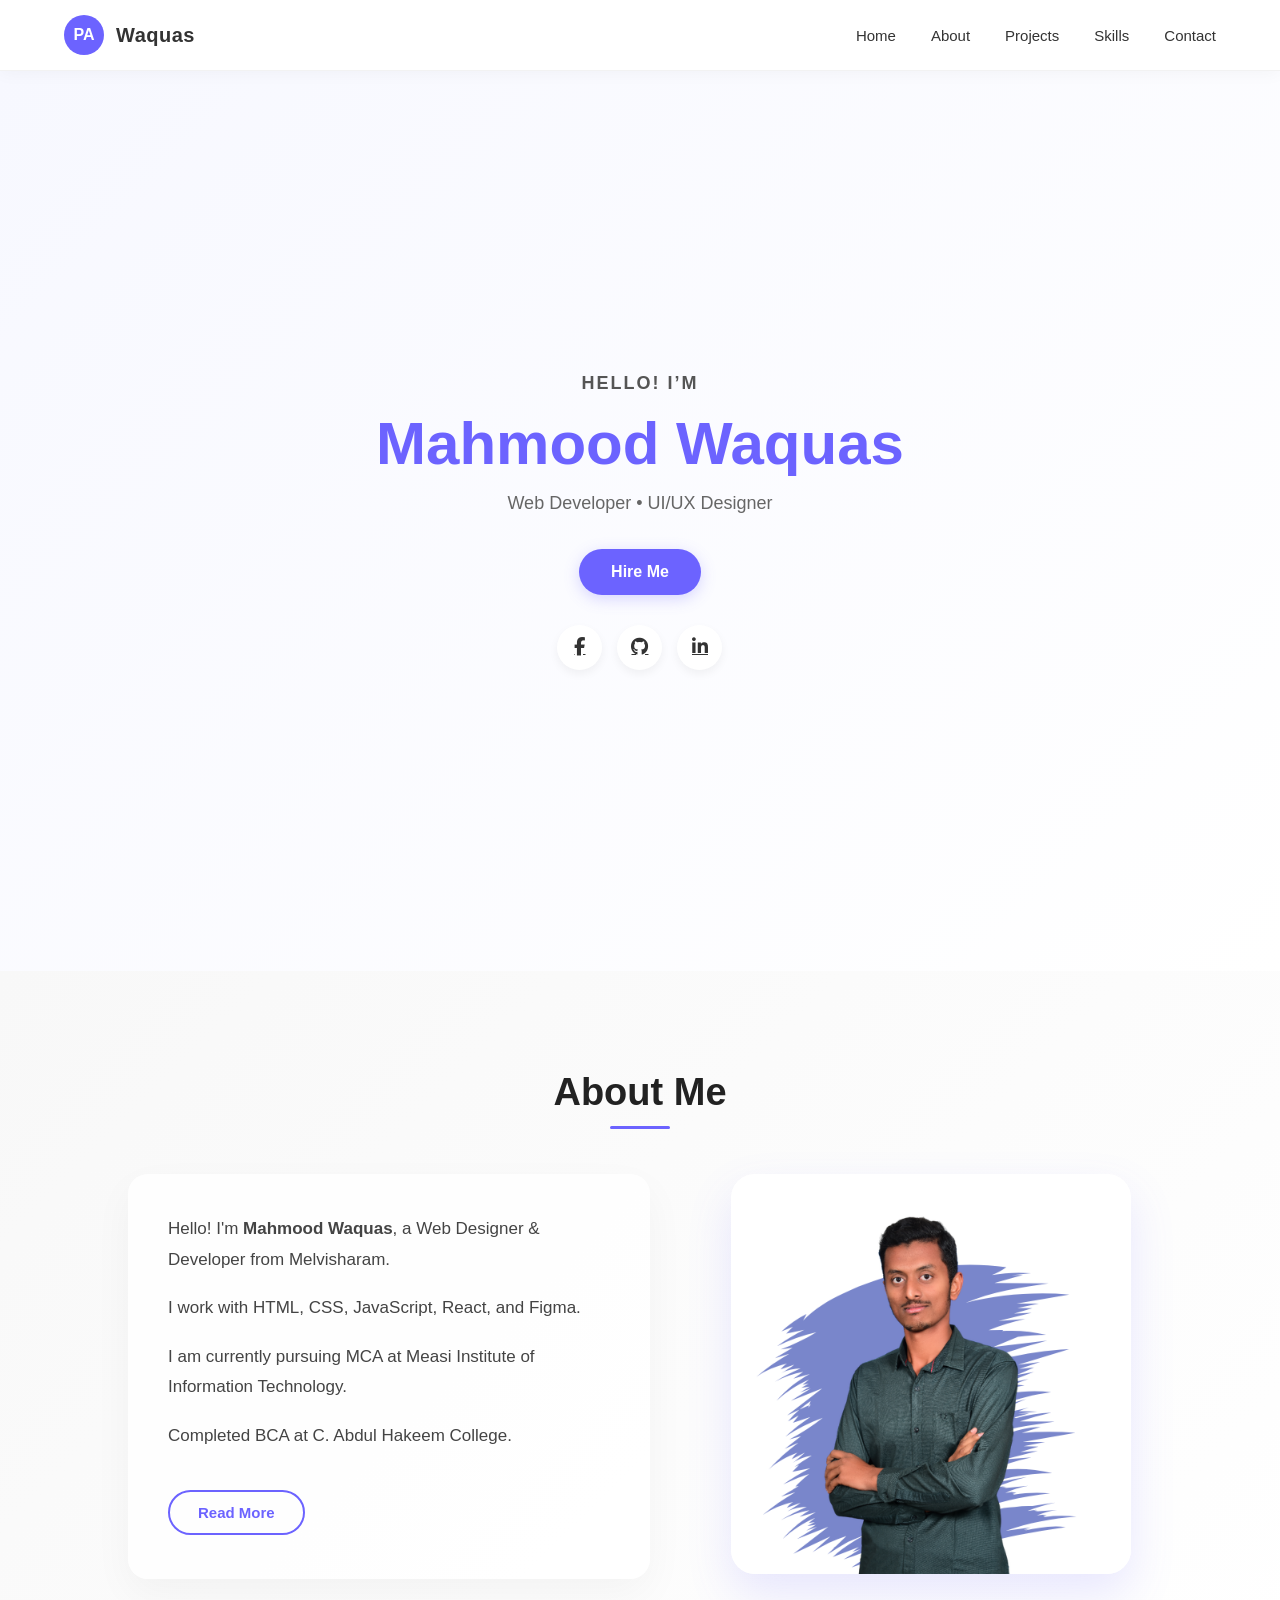
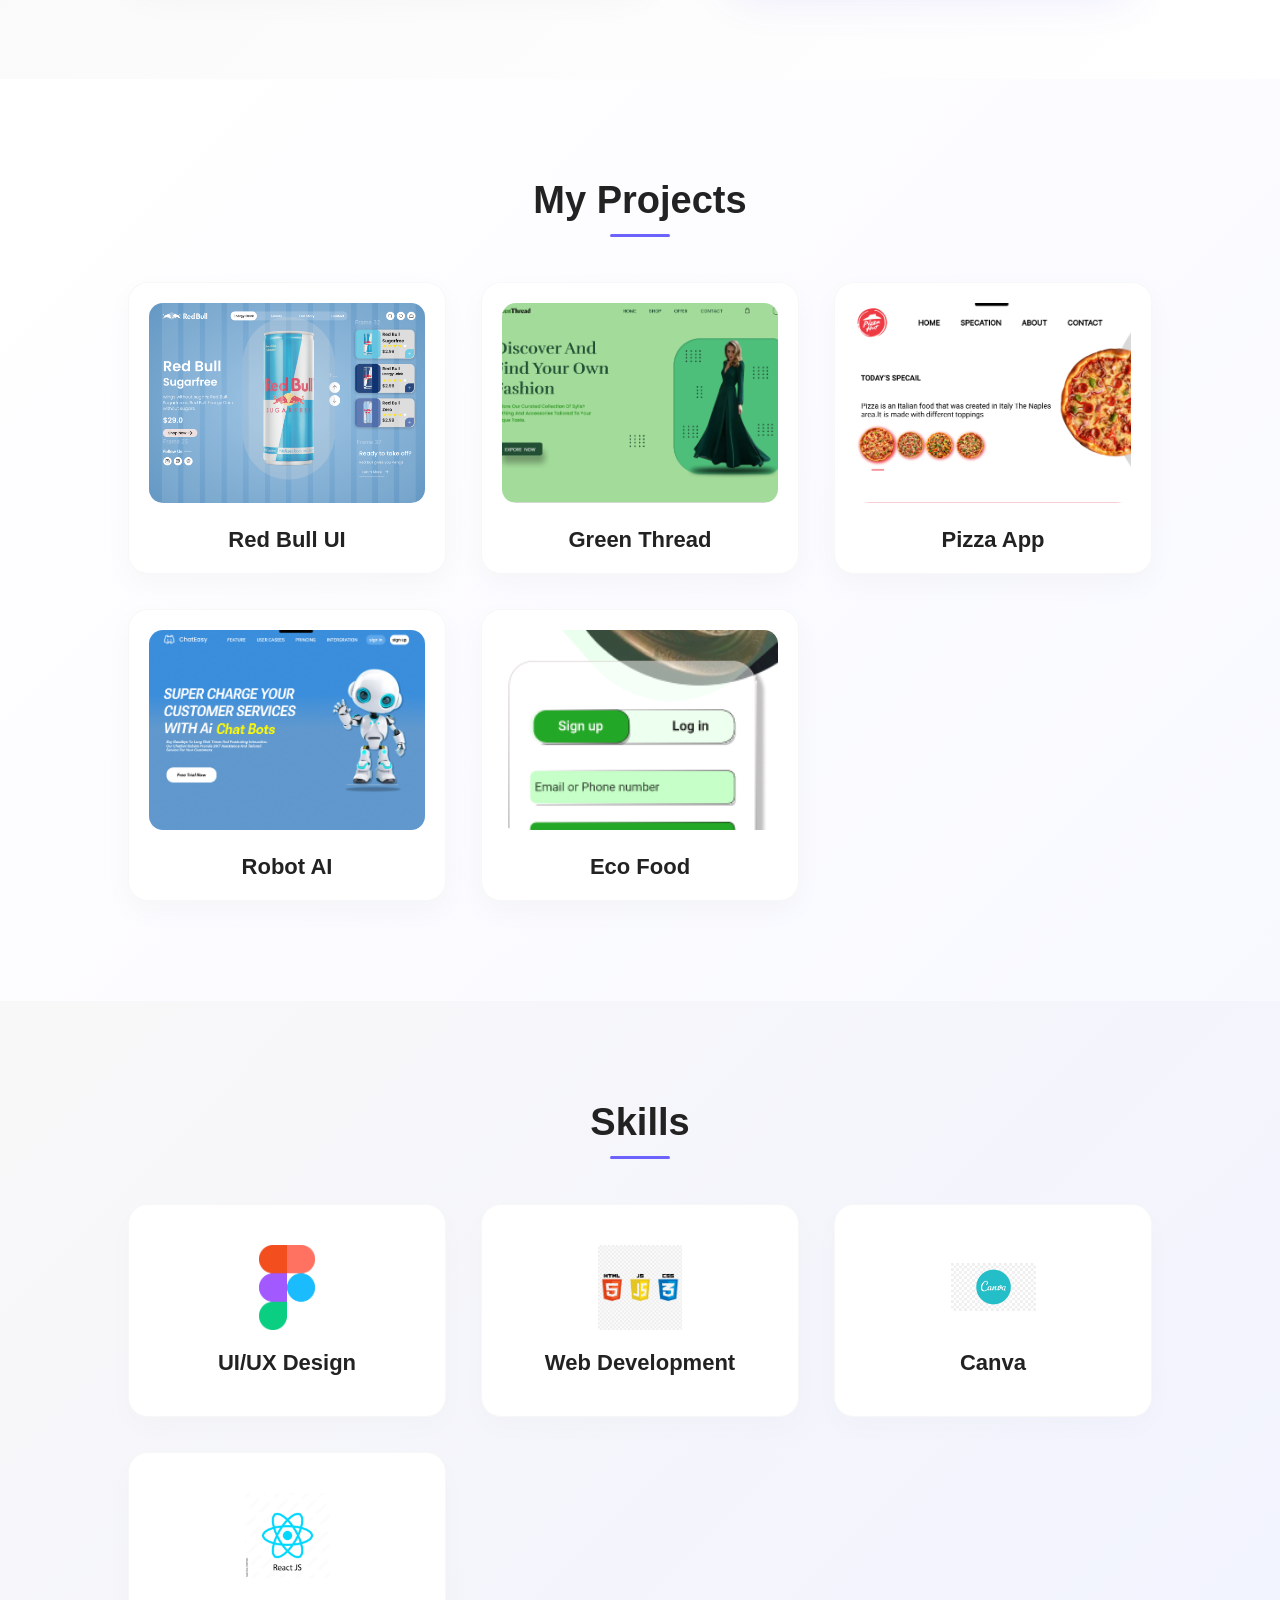
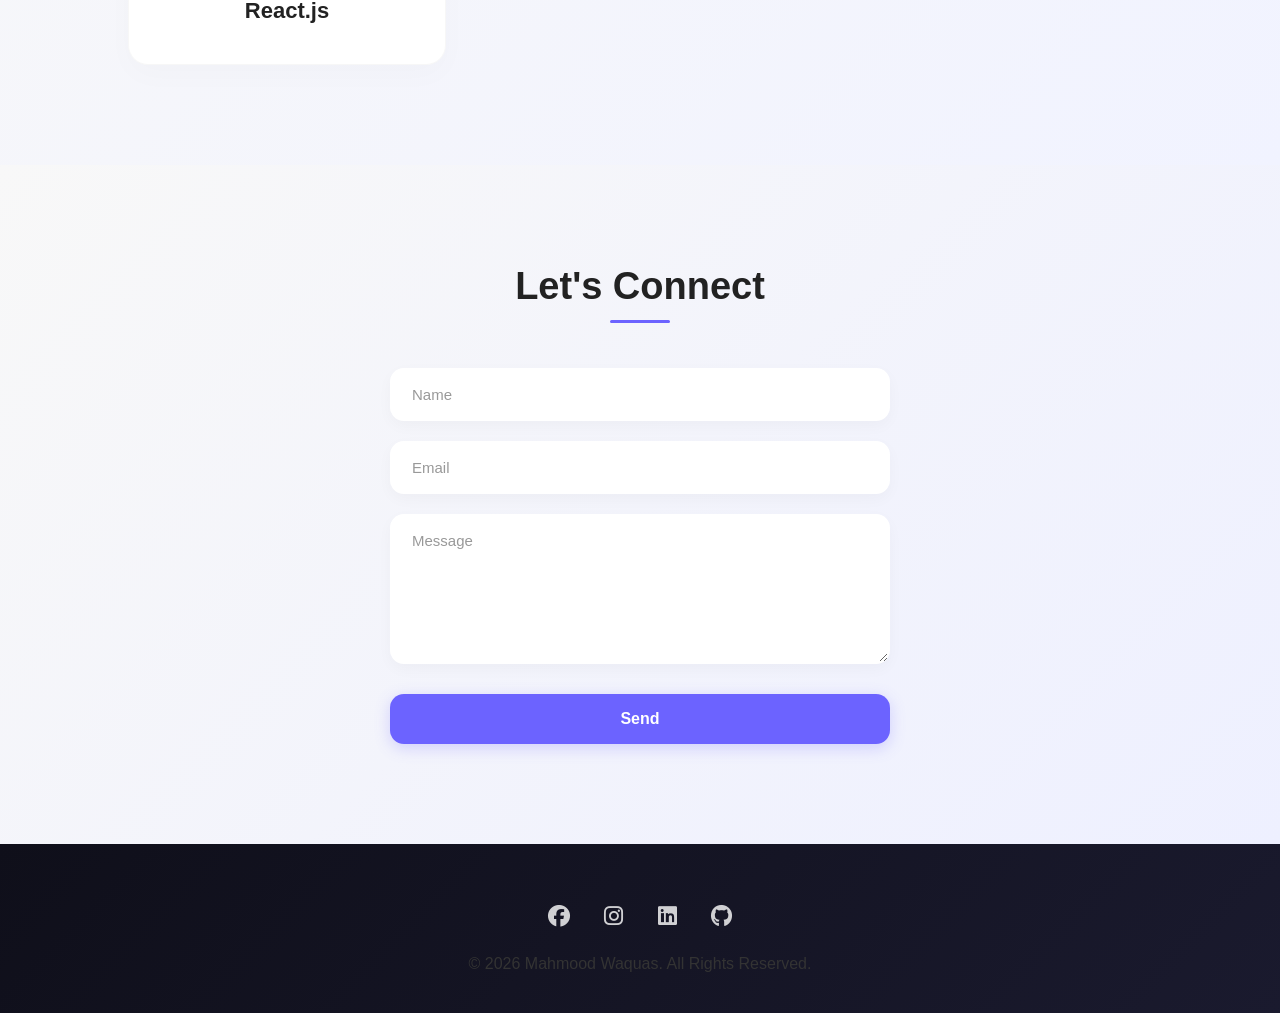
==== commit 007c455b: "welcome to code" ====
--- a/index.html
+++ b/index.html
@@ -79,7 +79,7 @@
     <div class="portfolio-grid">
 
       <div class="project-box">
-        <img src="BLUE.PNG" alt="Red Bull UI">
+        <img src="images/BLUE.PNG" alt="Red Bull UI">
         <h3>Red Bull UI</h3>
       </div>
 
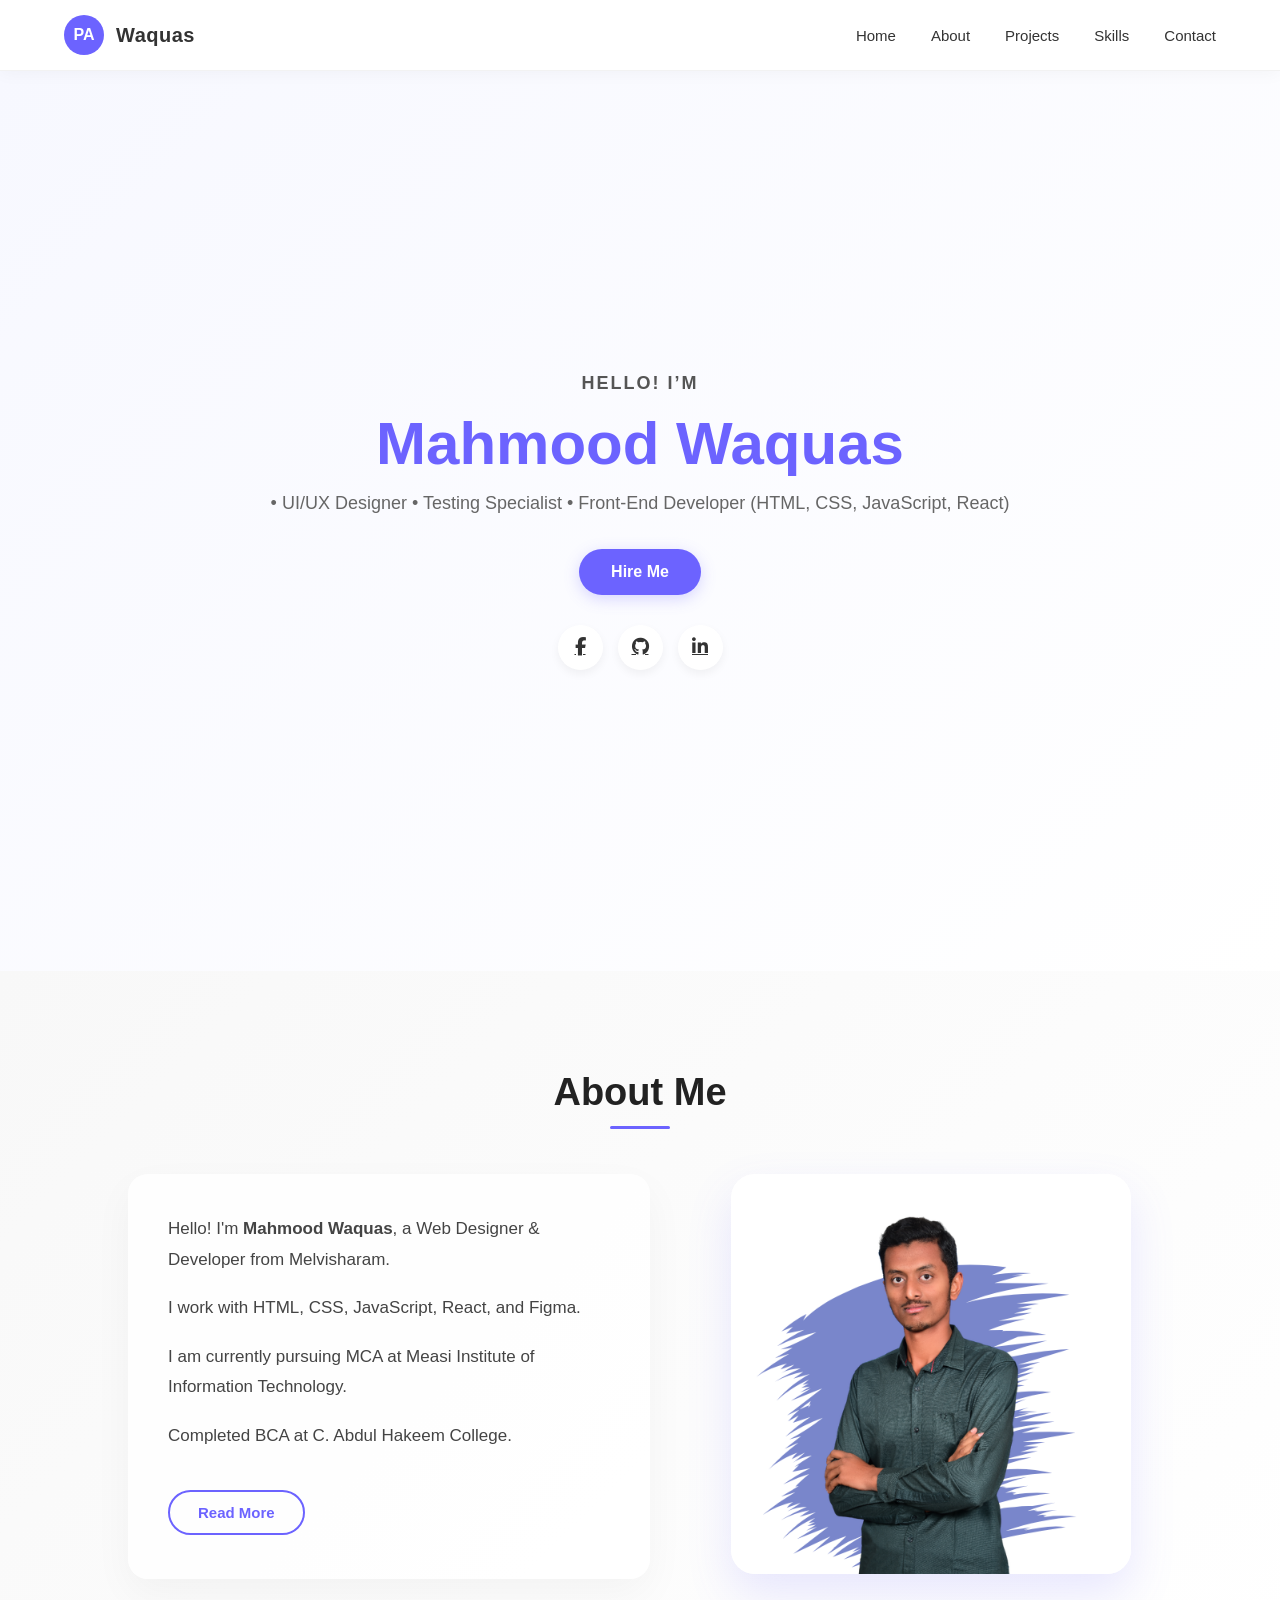
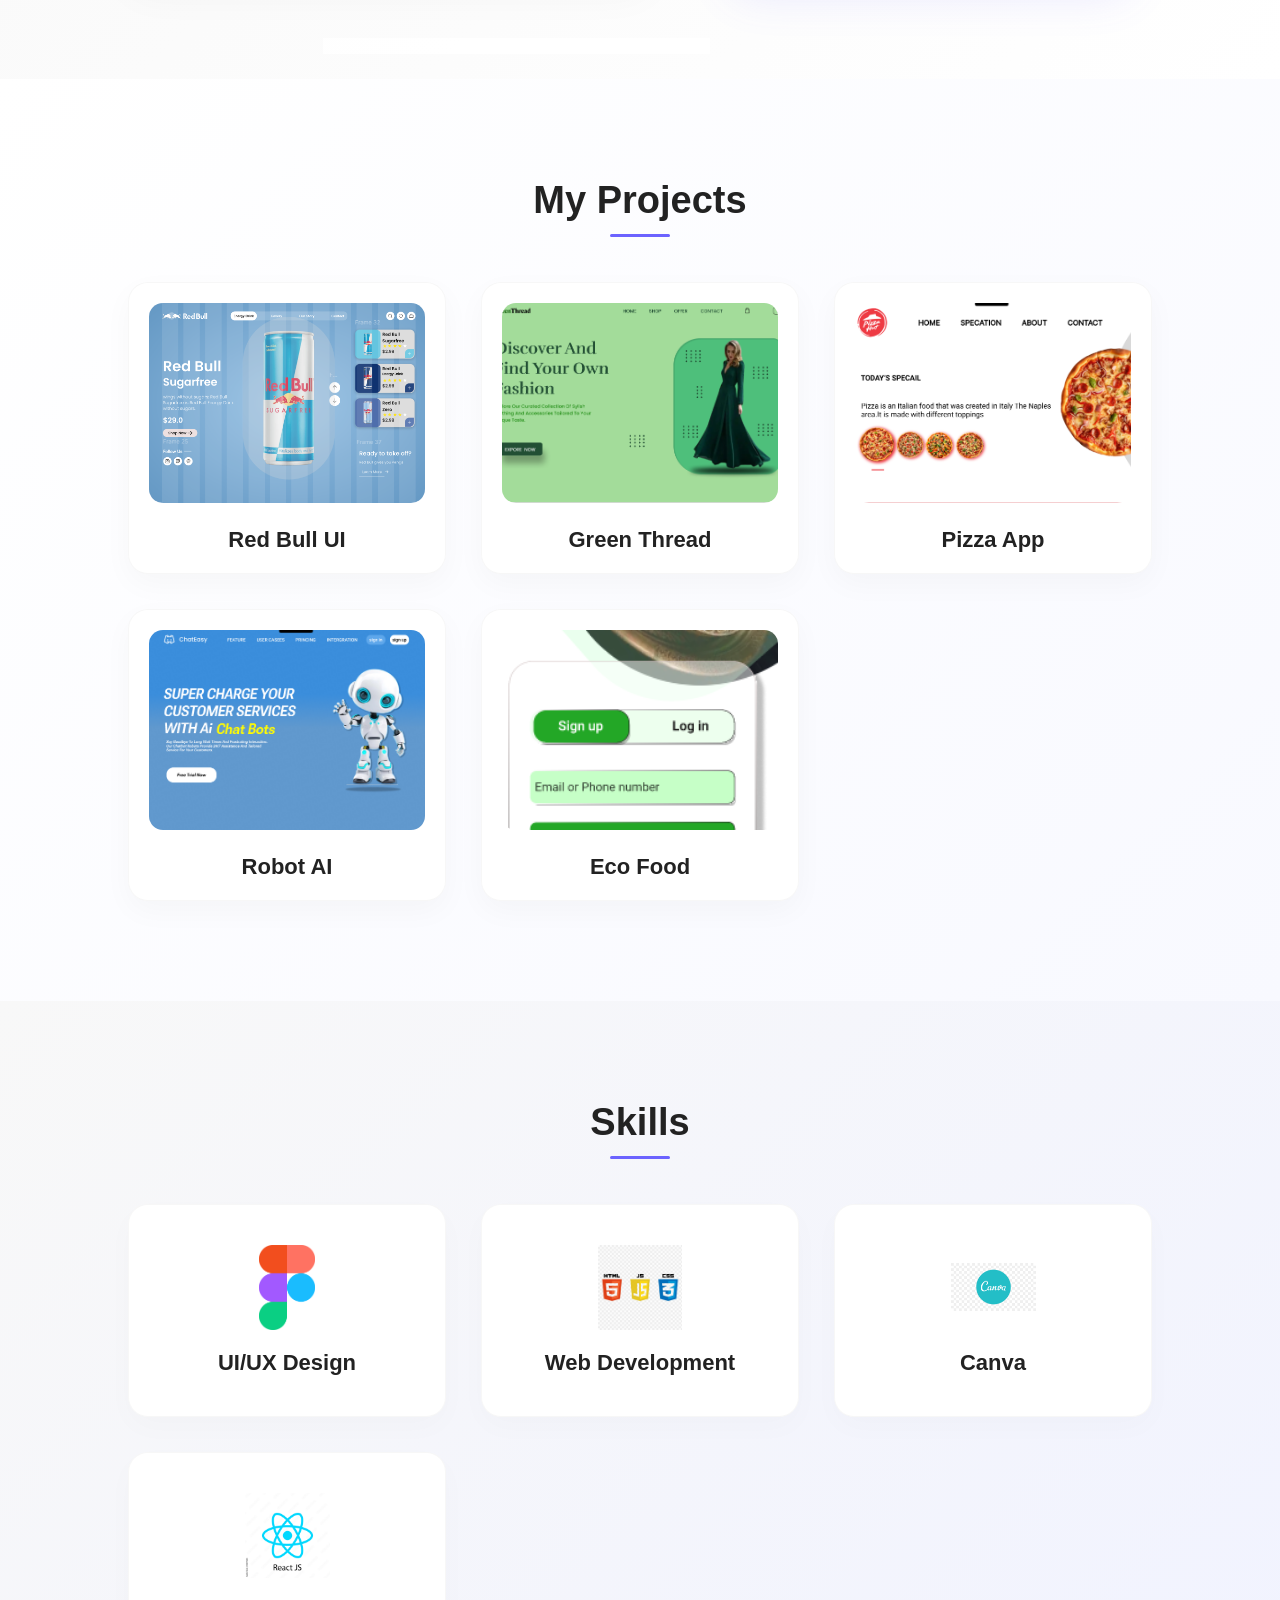
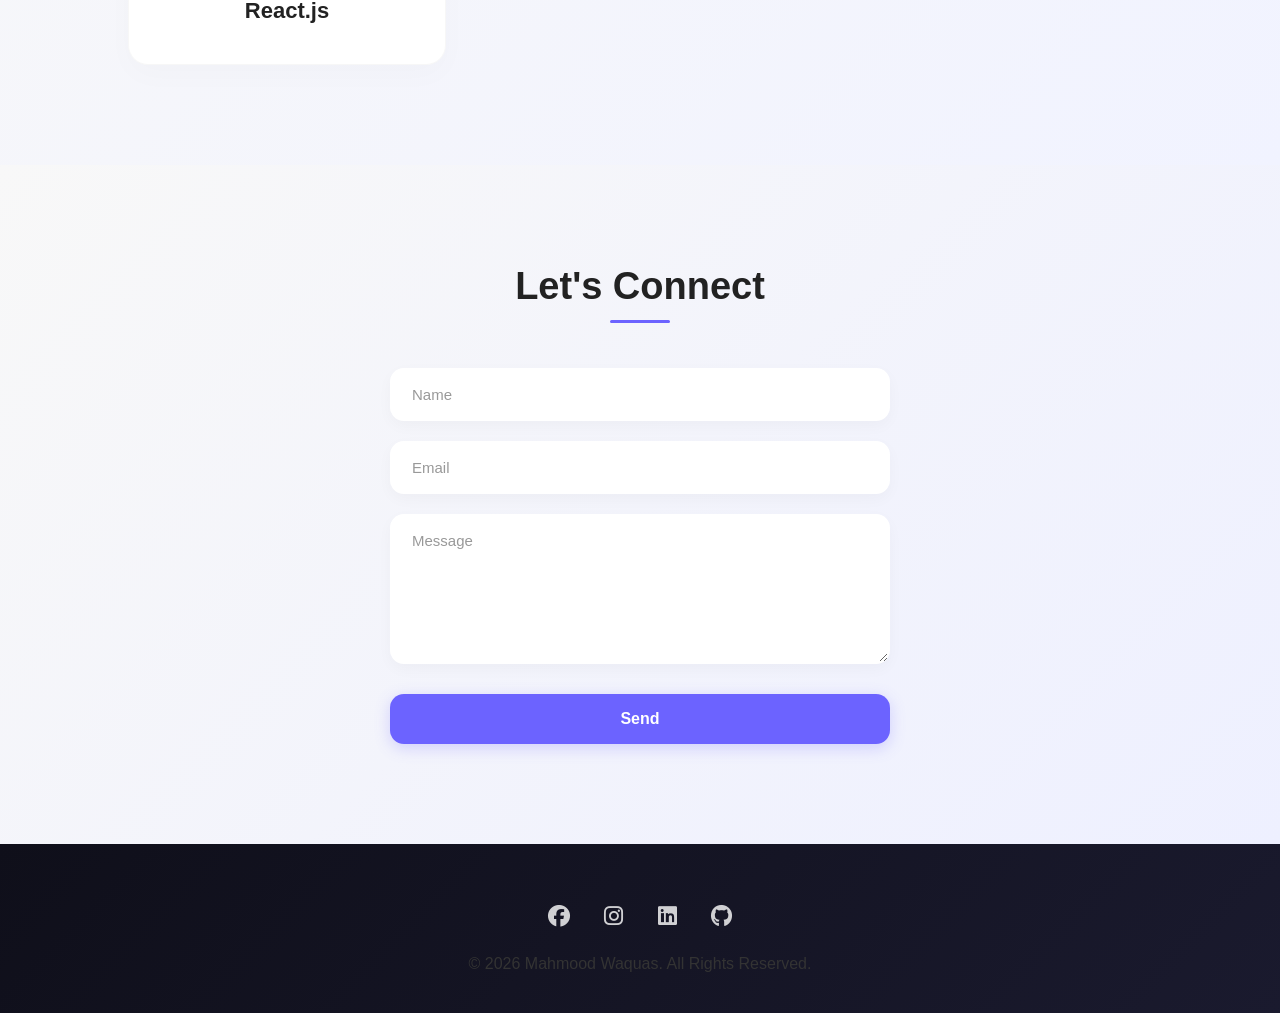
==== commit b1dbff59: "m" ====
--- a/index.html
+++ b/index.html
@@ -27,30 +27,35 @@
     </nav>
   </header>
 
-  <!-- HOME -->
-  <section id="home" class="home-section">
-    <div class="hero-text animate-hero">
-      <h3>Hello! I’m</h3>
-      <h1 class="name">Mahmood Waquas</h1>
-      <p>Web Developer • UI/UX Designer</p>
+ <!-- HOME -->
+<section id="home" class="home-section">
+  <div class="hero-text animate-hero">
+    <h3>Hello! I’m</h3>
+    <h1 class="name">Mahmood Waquas</h1>
 
-      <div class="hero-actions">
-        <button class="btn-primary pulse">Hire Me</button>
+    <p class="profession">
+       • UI/UX Designer • Testing Specialist • Front-End Developer (HTML, CSS, JavaScript, React)
+    </p>
 
-        <div class="social-icons">
-          <a href="https://www.facebook.com/pa.waquas" target="_blank">
-            <i class="fab fa-facebook-f"></i>
-          </a>
-          <a href="#">
-            <i class="fab fa-github"></i>
-          </a>
-          <a href="https://www.linkedin.com/in/mahmood-waquas-75b5672b6" target="_blank">
-            <i class="fab fa-linkedin-in"></i>
-          </a>
-        </div>
+    <div class="hero-actions">
+      <button class="btn-primary pulse">Hire Me</button>
+
+      <div class="social-icons">
+        <a href="https://www.facebook.com/pa.waquas" target="_blank">
+          <i class="fab fa-facebook-f"></i>
+        </a>
+
+        <a href="#" target="_blank">
+          <i class="fab fa-github"></i>
+        </a>
+
+        <a href="https://www.linkedin.com/in/mahmood-waquas-75b5672b6" target="_blank">
+          <i class="fab fa-linkedin-in"></i>
+        </a>
       </div>
     </div>
-  </section>
+  </div>
+</section>
 
   <!-- ABOUT -->
   <section id="about" class="about-section">
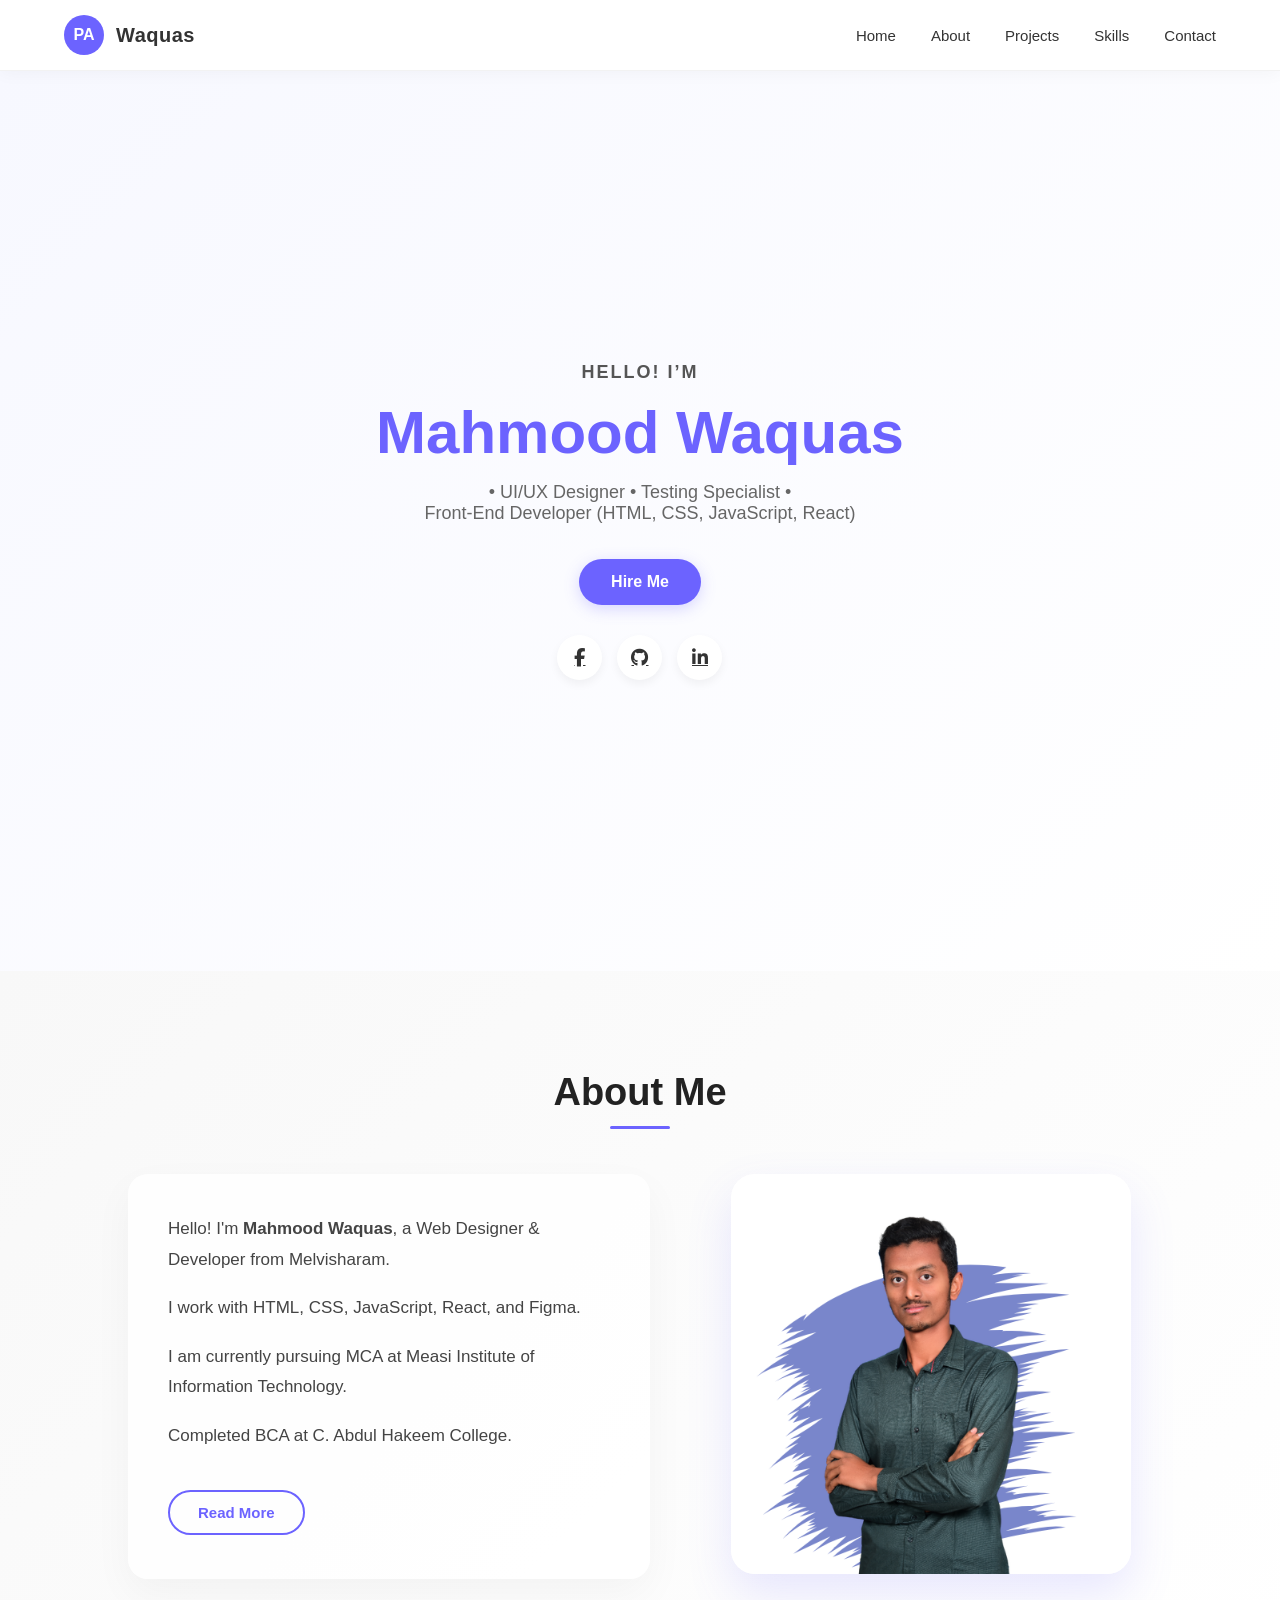
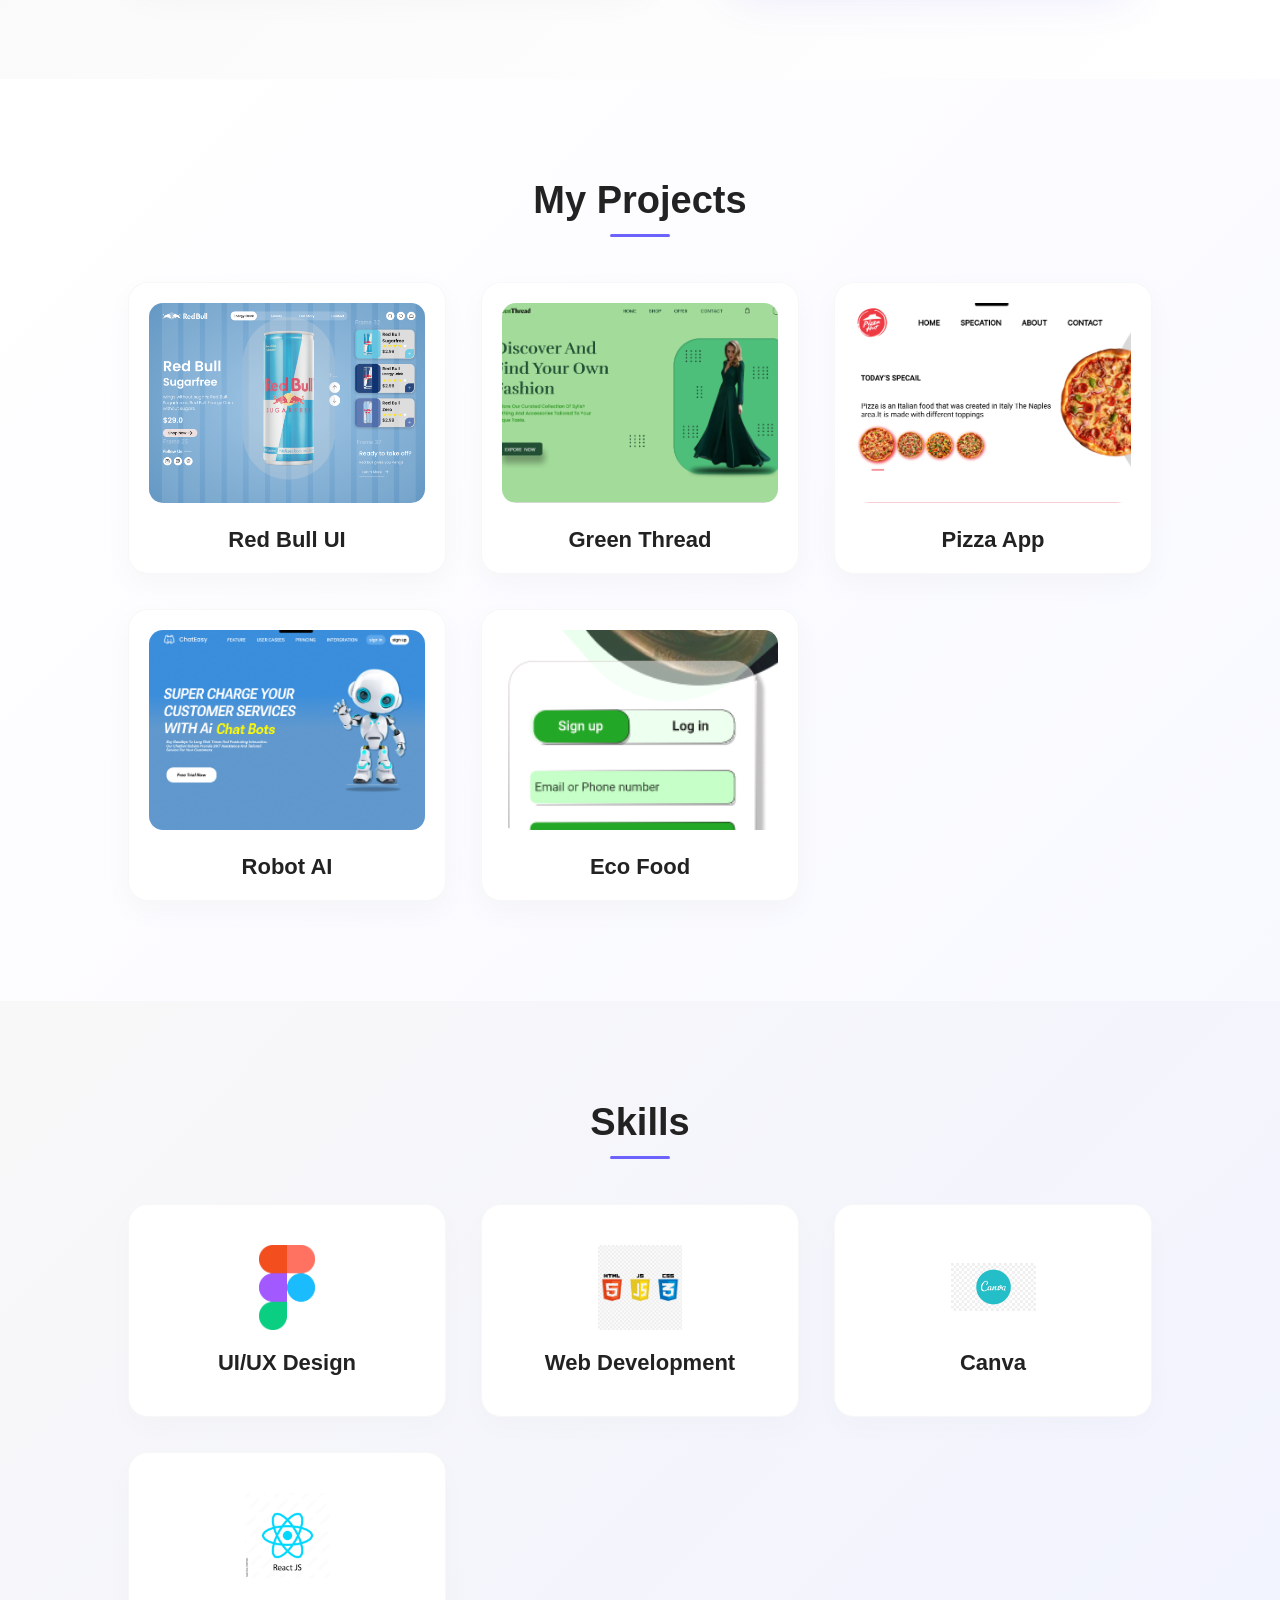
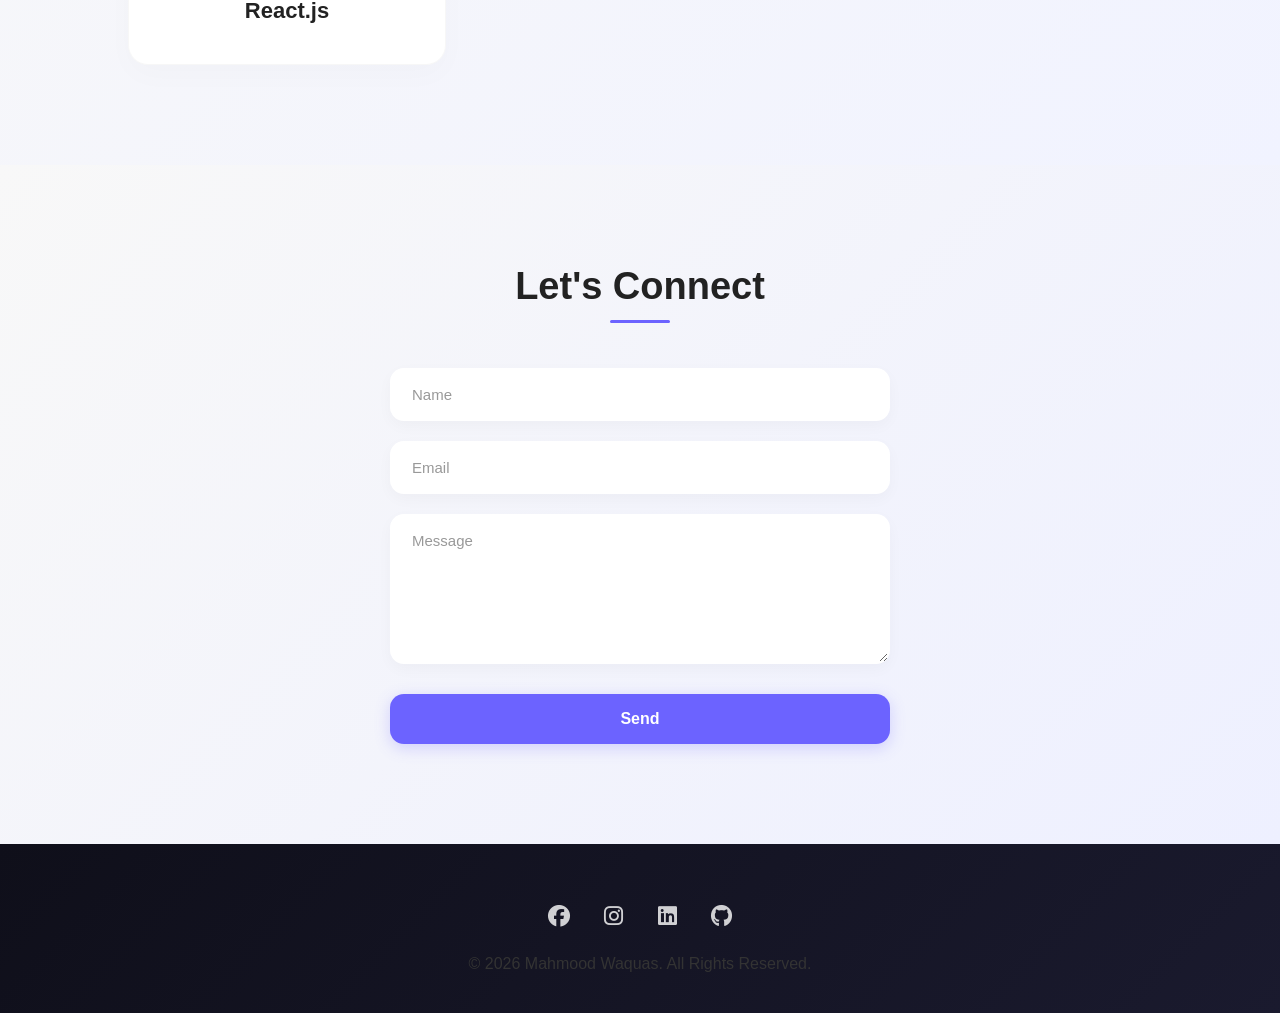
==== commit a7215dc1: "welcome to" ====
--- a/index.html
+++ b/index.html
@@ -34,7 +34,8 @@
     <h1 class="name">Mahmood Waquas</h1>
 
     <p class="profession">
-       • UI/UX Designer • Testing Specialist • Front-End Developer (HTML, CSS, JavaScript, React)
+       • UI/UX Designer • Testing Specialist • <br>
+       Front-End Developer (HTML, CSS, JavaScript, React)
     </p>
 
     <div class="hero-actions">
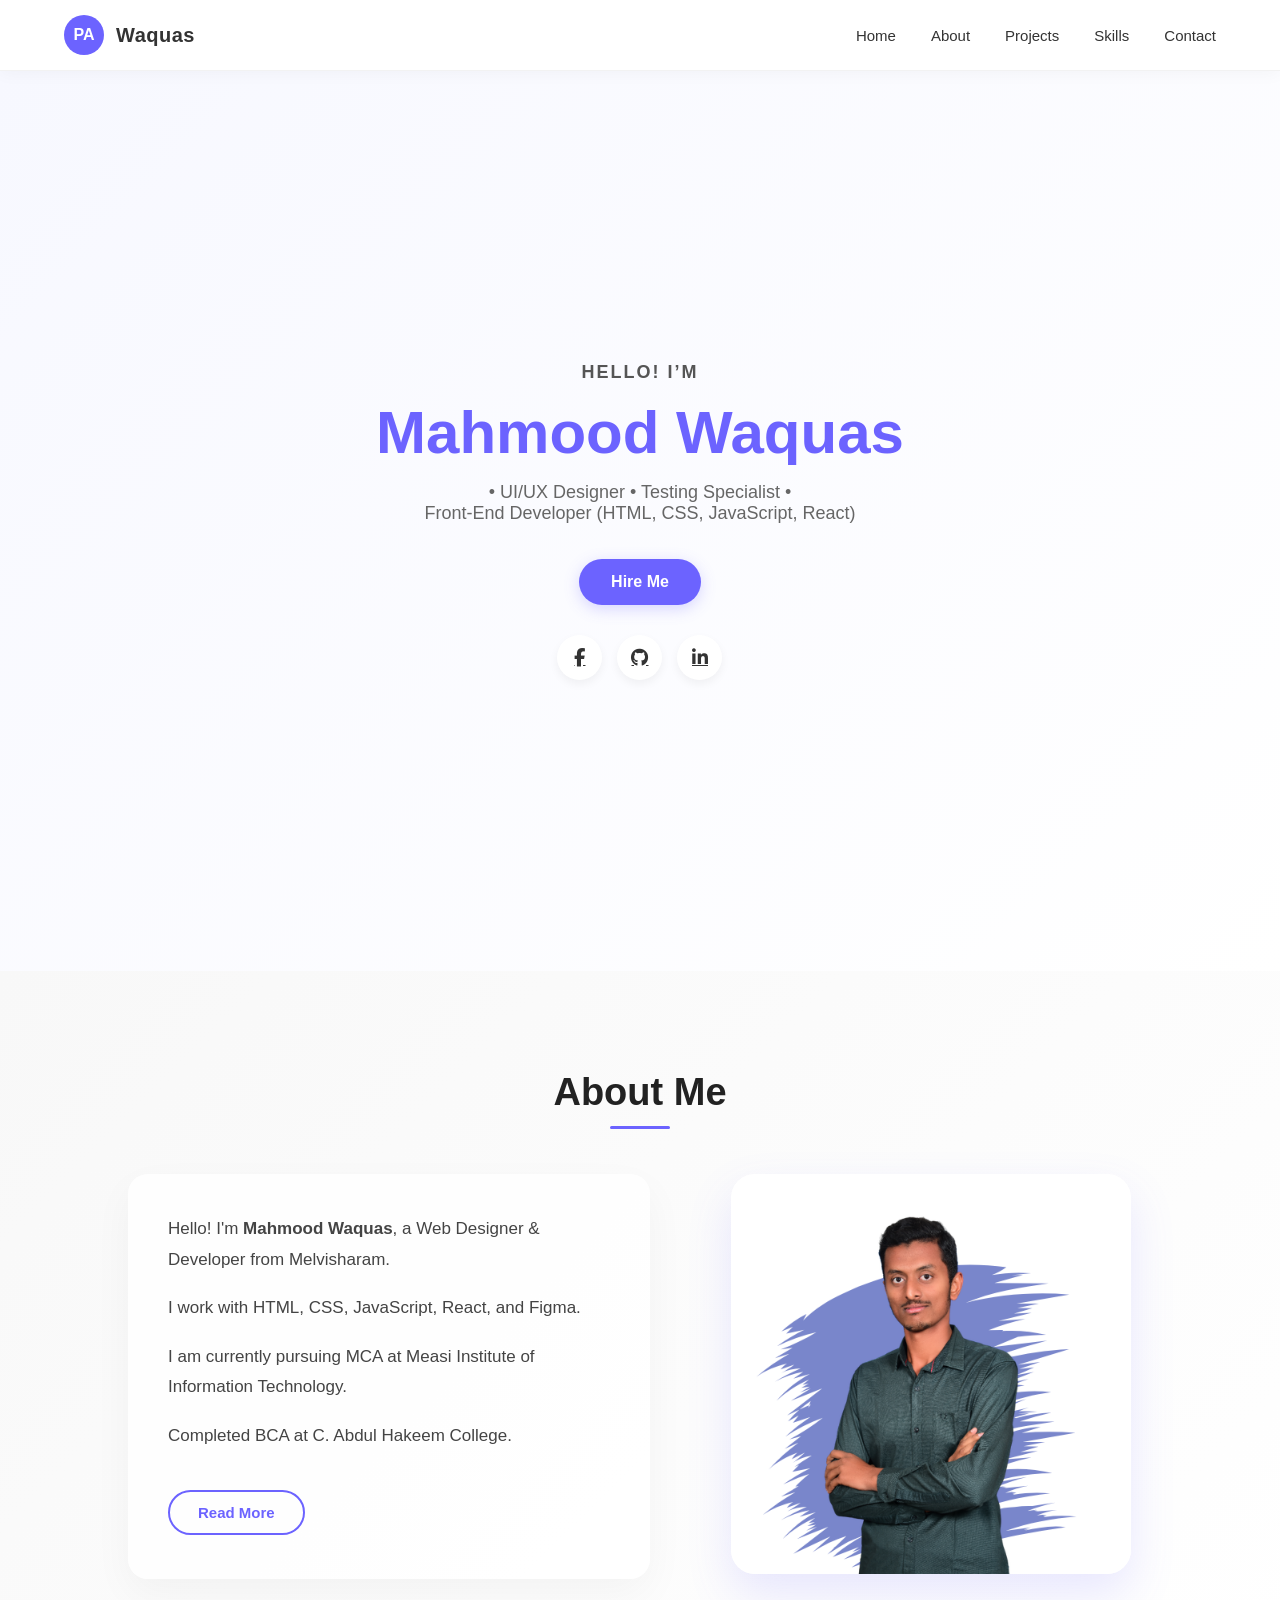
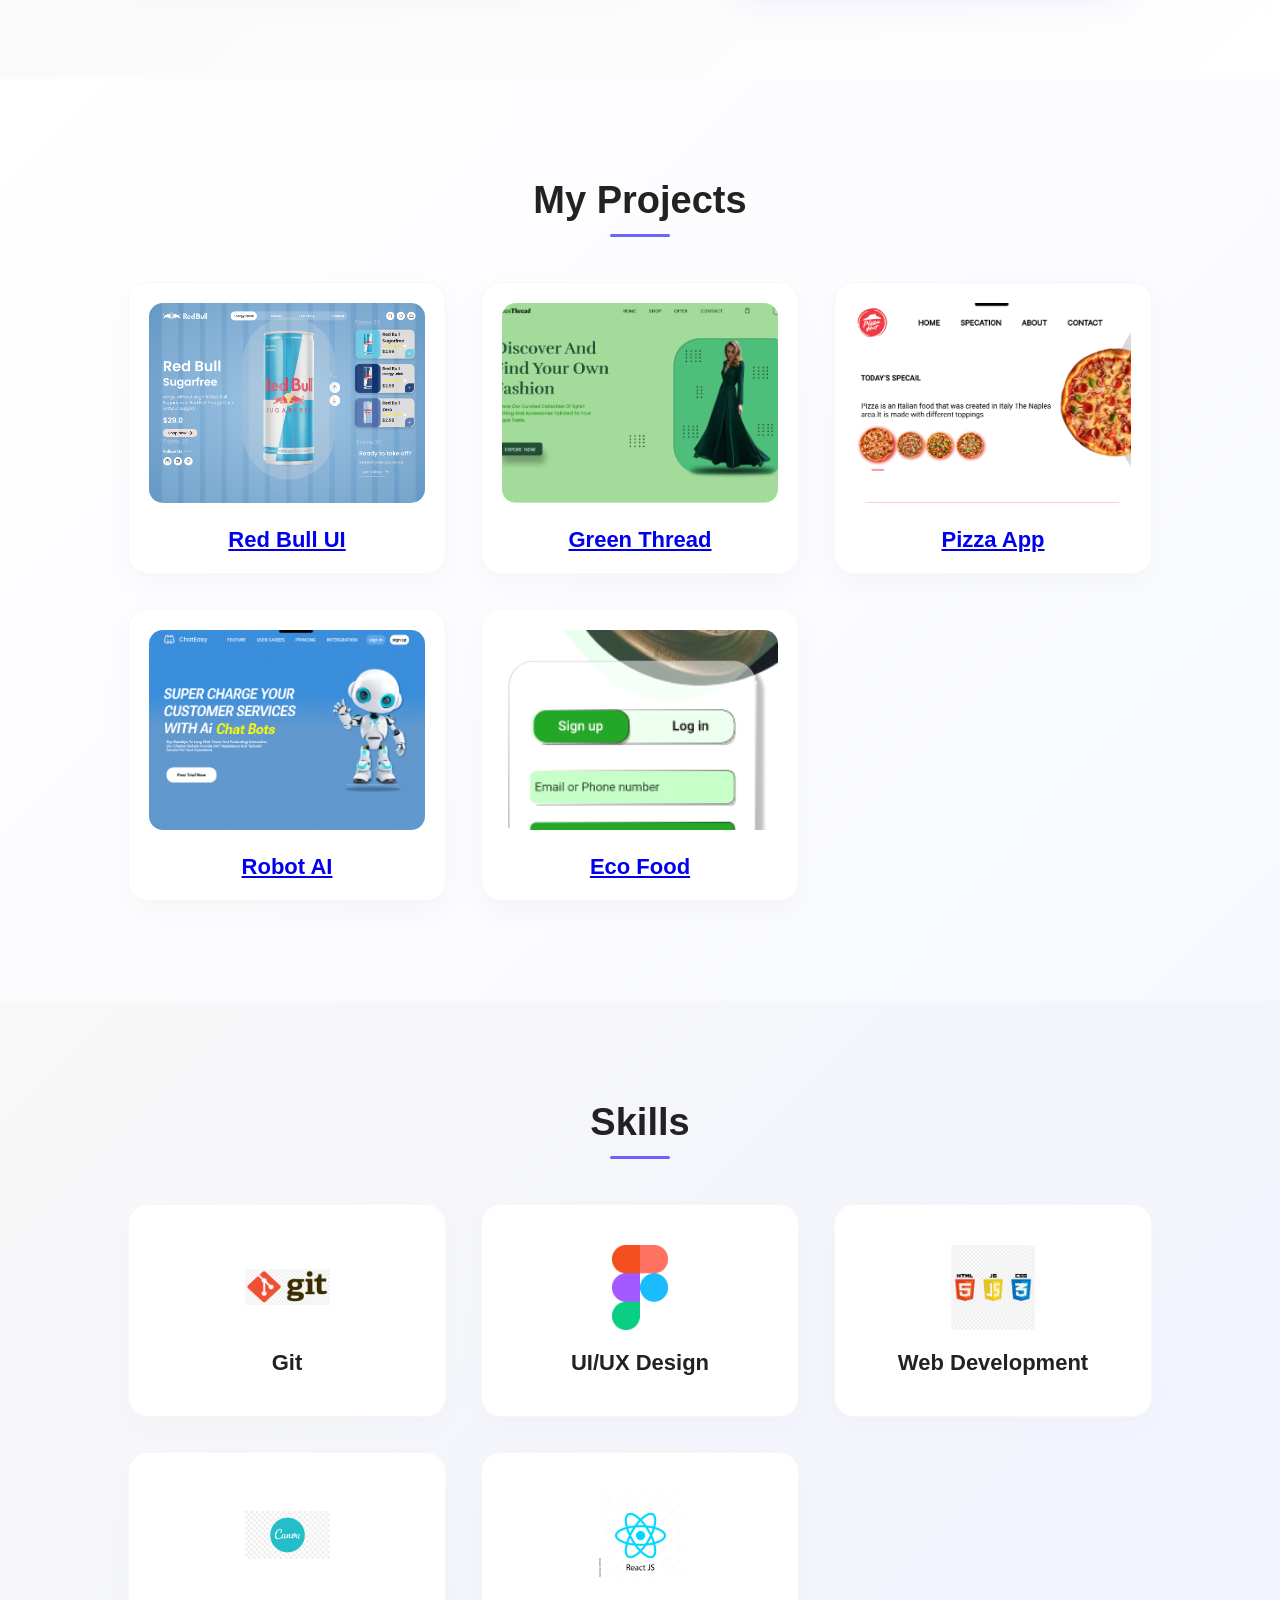
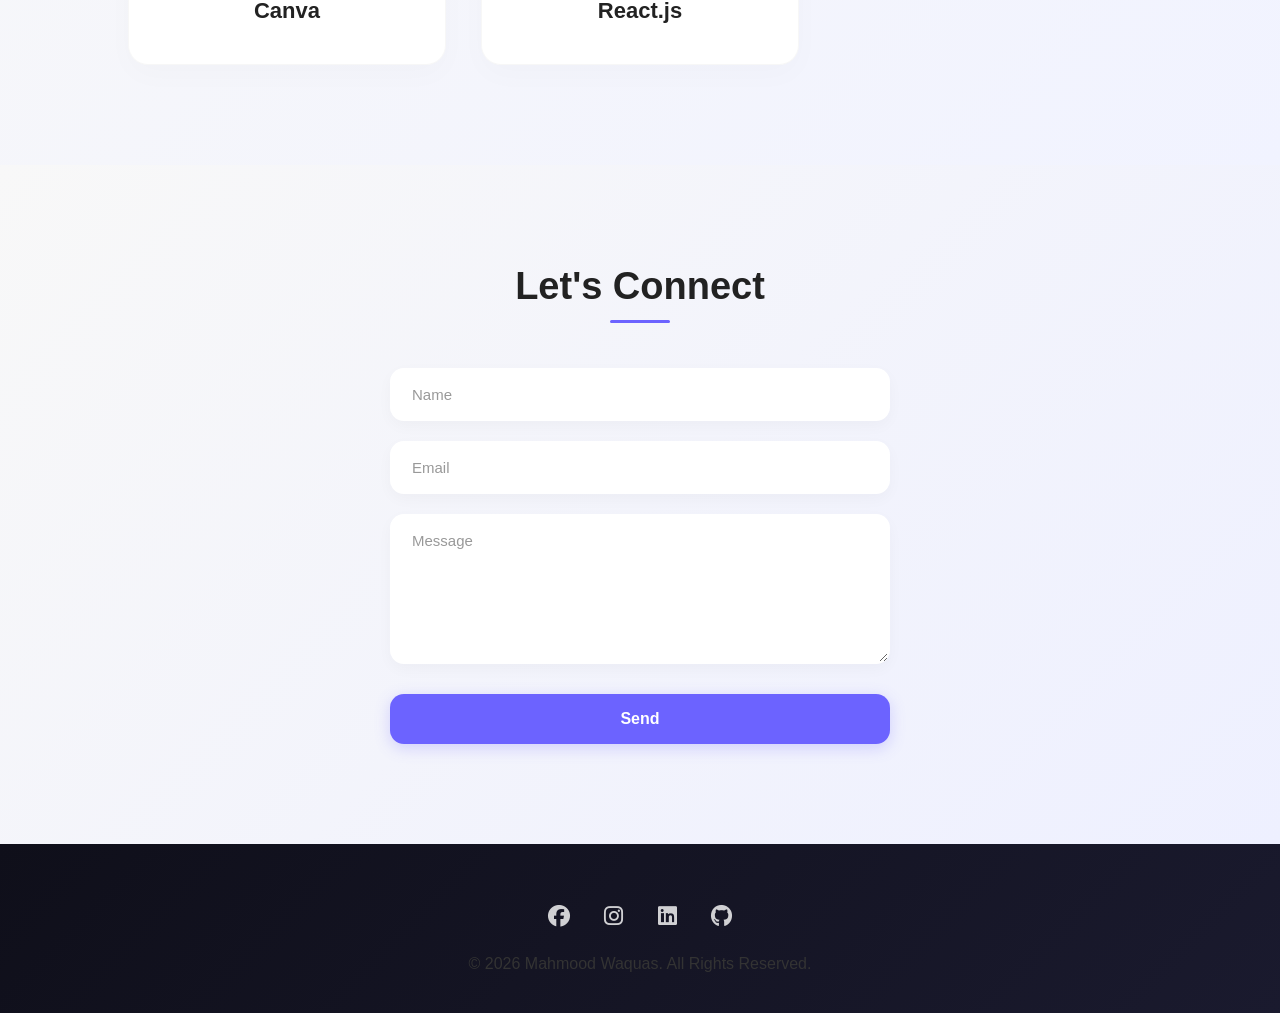
==== commit f0cca1b5: "k" ====
--- a/index.html
+++ b/index.html
@@ -79,76 +79,122 @@
   </section>
 
   <!-- PROJECTS -->
-  <section id="projects" class="portfolio-section">
-    <h2 class="section-title">My Projects</h2>
-
-    <div class="portfolio-grid">
-
-      <div class="project-box">
+<section id="projects" class="portfolio-section">
+  <h2 class="section-title">My Projects</h2>
+
+  <div class="portfolio-grid">
+
+    <!-- Project 1 -->
+    <div class="project-box">
+      <a href="https://www.figma.com/design/ifL5FjYgHb5u74CKPYoDu5/Untitled?m=auto&t=mSTzYEz6NUYNS2kE-6" target="_blank">
         <img src="images/BLUE.PNG" alt="Red Bull UI">
-        <h3>Red Bull UI</h3>
-      </div>
-
-      <div class="project-box">
+      </a>
+      <h3>
+        <a href="https://www.figma.com/design/ifL5FjYgHb5u74CKPYoDu5/Untitled?m=auto&t=mSTzYEz6NUYNS2kE-6" target="_blank">
+          Red Bull UI
+        </a>
+      </h3>
+    </div>
+
+    <!-- Project 2 -->
+    <div class="project-box">
+      <a href="https://www.figma.com/proto/V4lMUfuzOug0gHIdJ4ZGCp?node-id=0-1&t=Q4uGqSbqOdx0aSov-6" target="_blank">
         <img src="images/green eco.PNG" alt="Green Thread UI">
-        <h3>Green Thread</h3>
-      </div>
-
-      <div class="project-box">
+      </a>
+      <h3>
+        <a href="https://www.figma.com/proto/V4lMUfuzOug0gHIdJ4ZGCp?node-id=0-1&t=Q4uGqSbqOdx0aSov-6" target="_blank">
+          Green Thread
+        </a>
+      </h3>
+    </div>
+
+    <!-- Project 3 -->
+    <div class="project-box">
+      <a href="https://www.figma.com/proto/V4lMUfuzOug0gHIdJ4ZGCp?node-id=0-1&t=Q4uGqSbqOdx0aSov-6" target="_blank">
         <img src="images/pizze.PNG" alt="Pizza App UI">
-        <h3>Pizza App</h3>
-      </div>
-
-      <div class="project-box">
+      </a>
+      <h3>
+        <a href="https://www.figma.com/proto/V4lMUfuzOug0gHIdJ4ZGCp?node-id=0-1&t=Q4uGqSbqOdx0aSov-6" target="_blank">
+          Pizza App
+        </a>
+      </h3>
+    </div>
+
+    <!-- Project 4 -->
+    <div class="project-box">
+      <a href="https://www.figma.com/proto/iARnOyr8COgNGiHJsdnfDf?node-id=0-1&t=Q4uGqSbqOdx0aSov-6" target="_blank">
         <img src="images/robot ai.PNG" alt="Robot AI UI">
-        <h3>Robot AI</h3>
-      </div>
-
-      <div class="project-box">
+      </a>
+      <h3>
+        <a href="https://www.figma.com/proto/iARnOyr8COgNGiHJsdnfDf?node-id=0-1&t=Q4uGqSbqOdx0aSov-6" target="_blank">
+          Robot AI
+        </a>
+      </h3>
+    </div>
+
+    <!-- Project 5 -->
+    <div class="project-box">
+      <a href="https://www.figma.com/proto/vnMihP1tPPAzfdNPfdEAvp?node-id=0-1&t=Q4uGqSbqOdx0aSov-6" target="_blank">
         <img src="images/app food.PNG" alt="Eco Food UI">
-        <h3>Eco Food</h3>
-      </div>
-
-    </div>
-  </section>
-
-  <!-- SKILLS -->
-  <section id="skills" class="skills-section">
-    <h2 class="section-title">Skills</h2>
-
-    <div class="skills-container">
-
-      <div class="skill-box">
-        <div class="skill-img">
-          <img src="images/figma logo.png">
-        </div>
-        <h3>UI/UX Design</h3>
-      </div>
-
-      <div class="skill-box">
-        <div class="skill-img">
-          <img src="images/5a47dfaf169ba970f7de1193978f14ef.jpg">
-        </div>
-        <h3>Web Development</h3>
-      </div>
-
-      <div class="skill-box">
-        <div class="skill-img">
-          <img src="images/canva.png">
-        </div>
-        <h3>Canva</h3>
-      </div>
-
-      <div class="skill-box">
-        <div class="skill-img">
-          <img src="images/1000_F_304971233_mQ4xlfnBGSszgzJPYzQnZtWI04ZNmuuP.jpg">
-        </div>
-        <h3>React.js</h3>
-      </div>
-
-    </div>
-  </section>
-
+      </a>
+      <h3>
+        <a href="https://www.figma.com/proto/vnMihP1tPPAzfdNPfdEAvp?node-id=0-1&t=Q4uGqSbqOdx0aSov-6" target="_blank">
+          Eco Food
+        </a>
+      </h3>
+    </div>
+
+  </div>
+</section>
+
+<!-- SKILLS -->
+<section id="skills" class="skills-section">
+  <h2 class="section-title">Skills</h2>
+
+  <div class="skills-container">
+
+    <!-- Git -->
+    <div class="skill-box">
+      <div class="skill-img">
+        <img src="images/gi7523gfaf-git-logo-git-logo-downloads.png" alt="Git">
+      </div>
+      <h3>Git</h3>
+    </div>
+
+    <!-- Figma -->
+    <div class="skill-box">
+      <div class="skill-img">
+        <img src="images/figma logo.png" alt="Figma">
+      </div>
+      <h3>UI/UX Design</h3>
+    </div>
+
+    <!-- Web Development -->
+    <div class="skill-box">
+      <div class="skill-img">
+        <img src="images/5a47dfaf169ba970f7de1193978f14ef.jpg" alt="Web Development">
+      </div>
+      <h3>Web Development</h3>
+    </div>
+
+    <!-- Canva -->
+    <div class="skill-box">
+      <div class="skill-img">
+        <img src="images/canva.png" alt="Canva">
+      </div>
+      <h3>Canva</h3>
+    </div>
+
+    <!-- React -->
+    <div class="skill-box">
+      <div class="skill-img">
+        <img src="images/1000_F_304971233_mQ4xlfnBGSszgzJPYzQnZtWI04ZNmuuP.jpg" alt="React.js">
+      </div>
+      <h3>React.js</h3>
+    </div>
+
+  </div>
+</section>
   <!-- CONTACT -->
   <section id="contact" class="contact-section">
     <h2 class="section-title">Let's Connect</h2>
--- a/index.css
+++ b/index.css
@@ -640,4 +640,36 @@
   .project-box img {
     height: 180px;
   }
+}
+
+
+/* ================= RESPONSIVE DESIGN ================= */
+@media (max-width: 900px) {
+
+  .nav-links {
+    display: none;
+    flex-direction: column;
+    background: #fff;
+    padding: 20px;
+    position: absolute;
+    top: 70px;
+    right: 20px;
+    border-radius: 12px;
+    box-shadow: 0 10px 25px rgba(0,0,0,0.1);
+  }
+
+  /* Mobile Menu Icon */
+  .menu-icon {
+    display: flex;
+    flex-direction: column;
+    gap: 6px;
+    cursor: pointer;
+  }
+
+  .menu-icon span {
+    width: 28px;
+    height: 3px;
+    background: #333;
+    border-radius: 2px;
+  }
 }
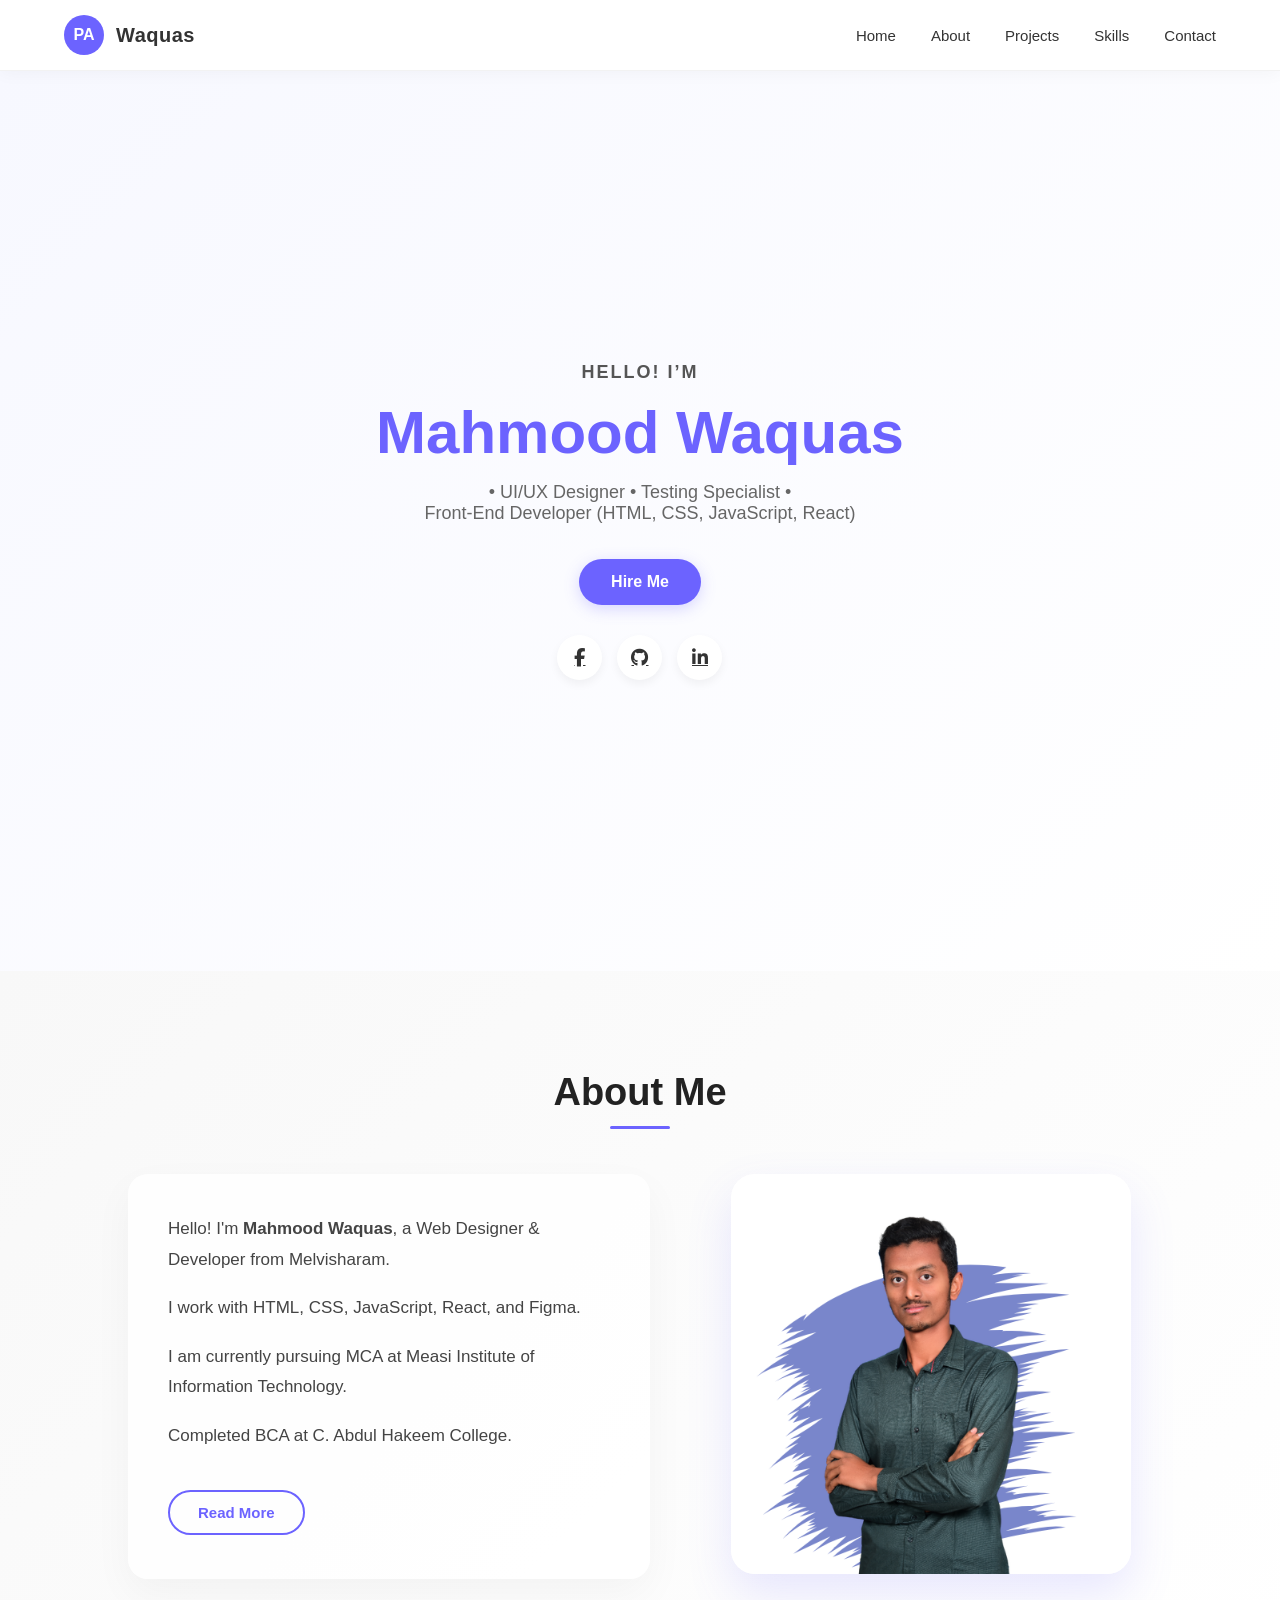
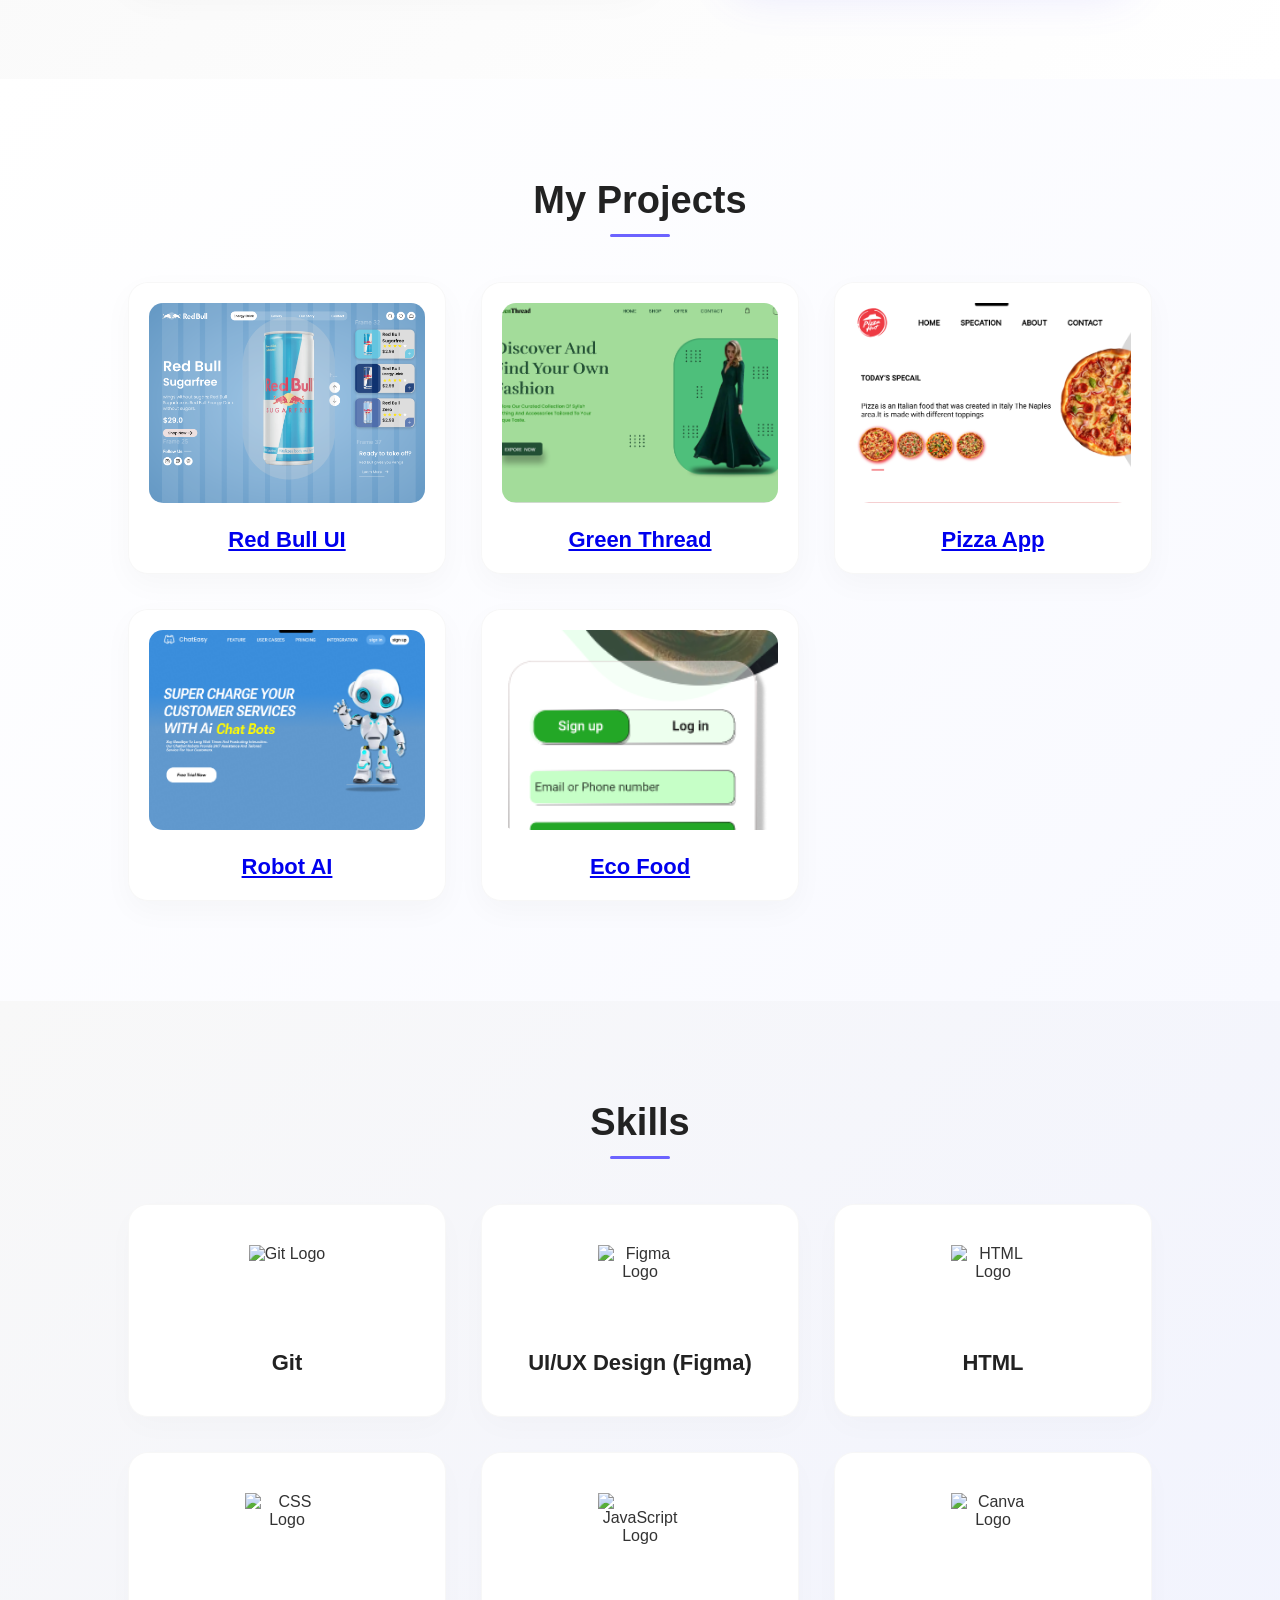
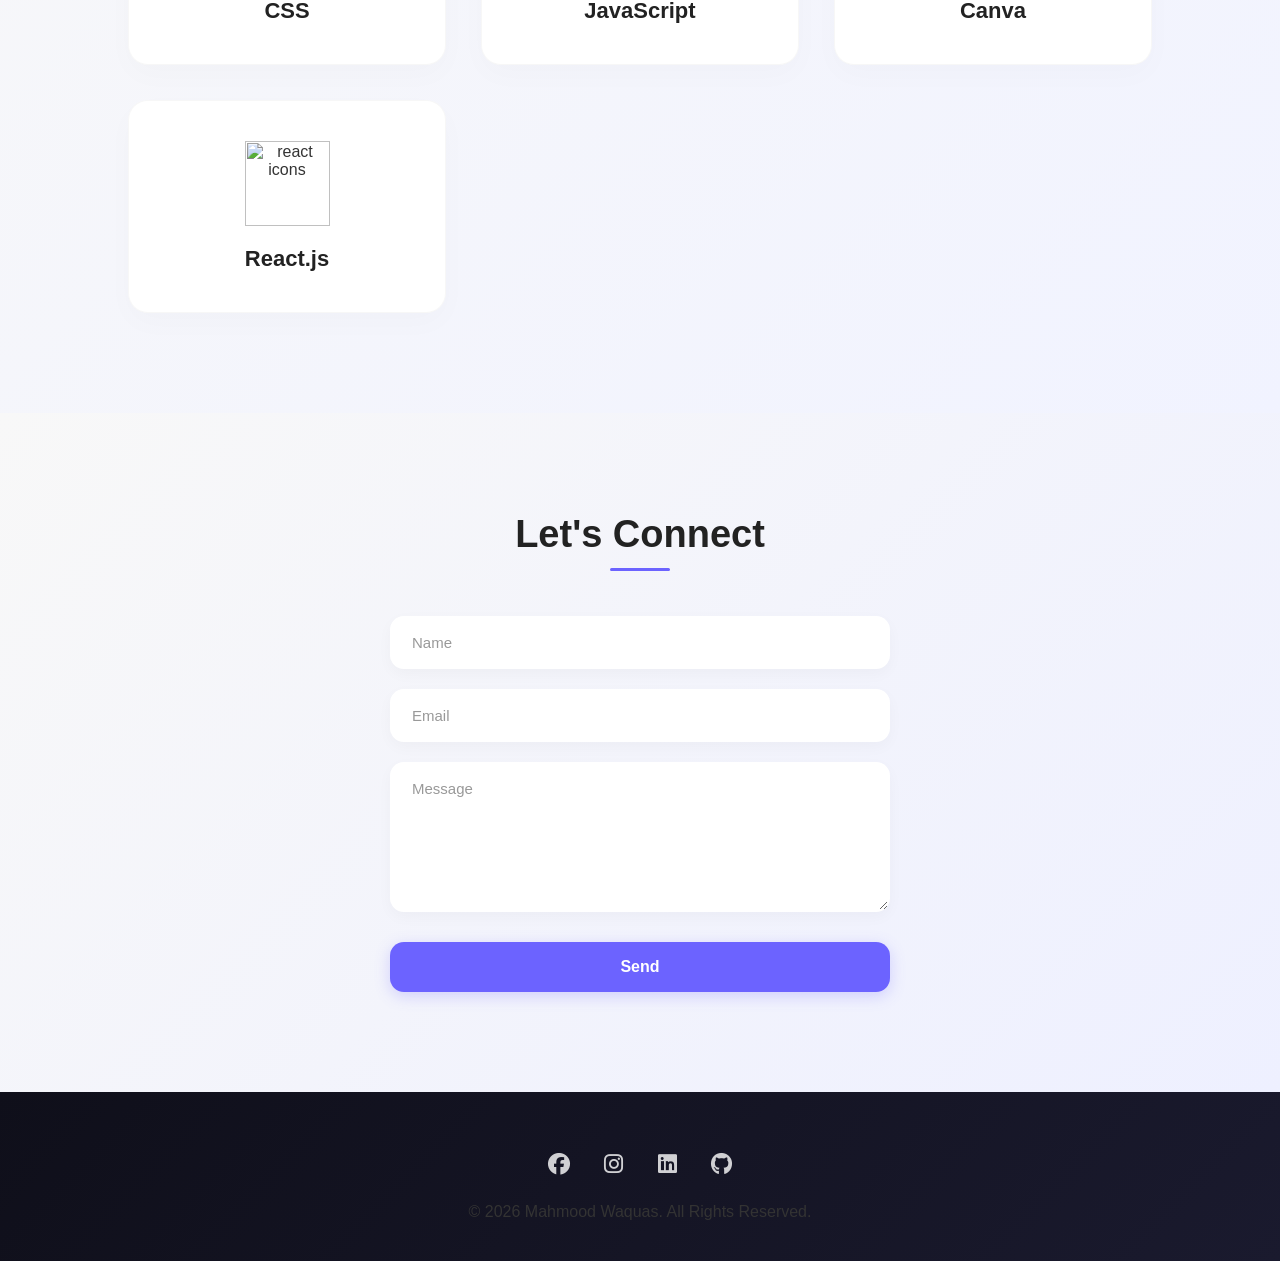
==== commit 2a29bfc2: "l" ====
--- a/index.html
+++ b/index.html
@@ -156,7 +156,7 @@
     <!-- Git -->
     <div class="skill-box">
       <div class="skill-img">
-        <img src="images/gi7523gfaf-git-logo-git-logo-downloads.png" alt="Git">
+        <img src="https://cdn-icons-png.flaticon.com/128/15466/15466163.png" alt="Git Logo">
       </div>
       <h3>Git</h3>
     </div>
@@ -164,23 +164,39 @@
     <!-- Figma -->
     <div class="skill-box">
       <div class="skill-img">
-        <img src="images/figma logo.png" alt="Figma">
-      </div>
-      <h3>UI/UX Design</h3>
-    </div>
-
-    <!-- Web Development -->
-    <div class="skill-box">
-      <div class="skill-img">
-        <img src="images/5a47dfaf169ba970f7de1193978f14ef.jpg" alt="Web Development">
-      </div>
-      <h3>Web Development</h3>
+        <img src="https://cdn-icons-png.flaticon.com/128/5968/5968705.png" alt="Figma Logo">
+      </div>
+      <h3>UI/UX Design (Figma)</h3>
+    </div>
+
+    <!-- HTML -->
+    <div class="skill-box">
+      <div class="skill-img">
+        <img src="https://cdn-icons-png.flaticon.com/128/174/174854.png" alt="HTML Logo">
+      </div>
+      <h3>HTML</h3>
+    </div>
+
+    <!-- CSS -->
+    <div class="skill-box">
+      <div class="skill-img">
+        <img src="https://cdn-icons-png.flaticon.com/128/732/732190.png" alt="CSS Logo">
+      </div>
+      <h3>CSS</h3>
+    </div>
+
+    <!-- JavaScript -->
+    <div class="skill-box">
+      <div class="skill-img">
+        <img src="https://cdn-icons-png.flaticon.com/128/5968/5968292.png "alt="JavaScript Logo">
+      </div>
+      <h3>JavaScript</h3>
     </div>
 
     <!-- Canva -->
     <div class="skill-box">
       <div class="skill-img">
-        <img src="images/canva.png" alt="Canva">
+        <img src="https://freepnglogo.com/images/all_img/1691829400logo-canva-png.png" alt="Canva Logo">
       </div>
       <h3>Canva</h3>
     </div>
@@ -188,7 +204,7 @@
     <!-- React -->
     <div class="skill-box">
       <div class="skill-img">
-        <img src="images/1000_F_304971233_mQ4xlfnBGSszgzJPYzQnZtWI04ZNmuuP.jpg" alt="React.js">
+        <img src="https://cdn-icons-png.flaticon.com/128/15772/15772797.png" title="react icons"></a>
       </div>
       <h3>React.js</h3>
     </div>
